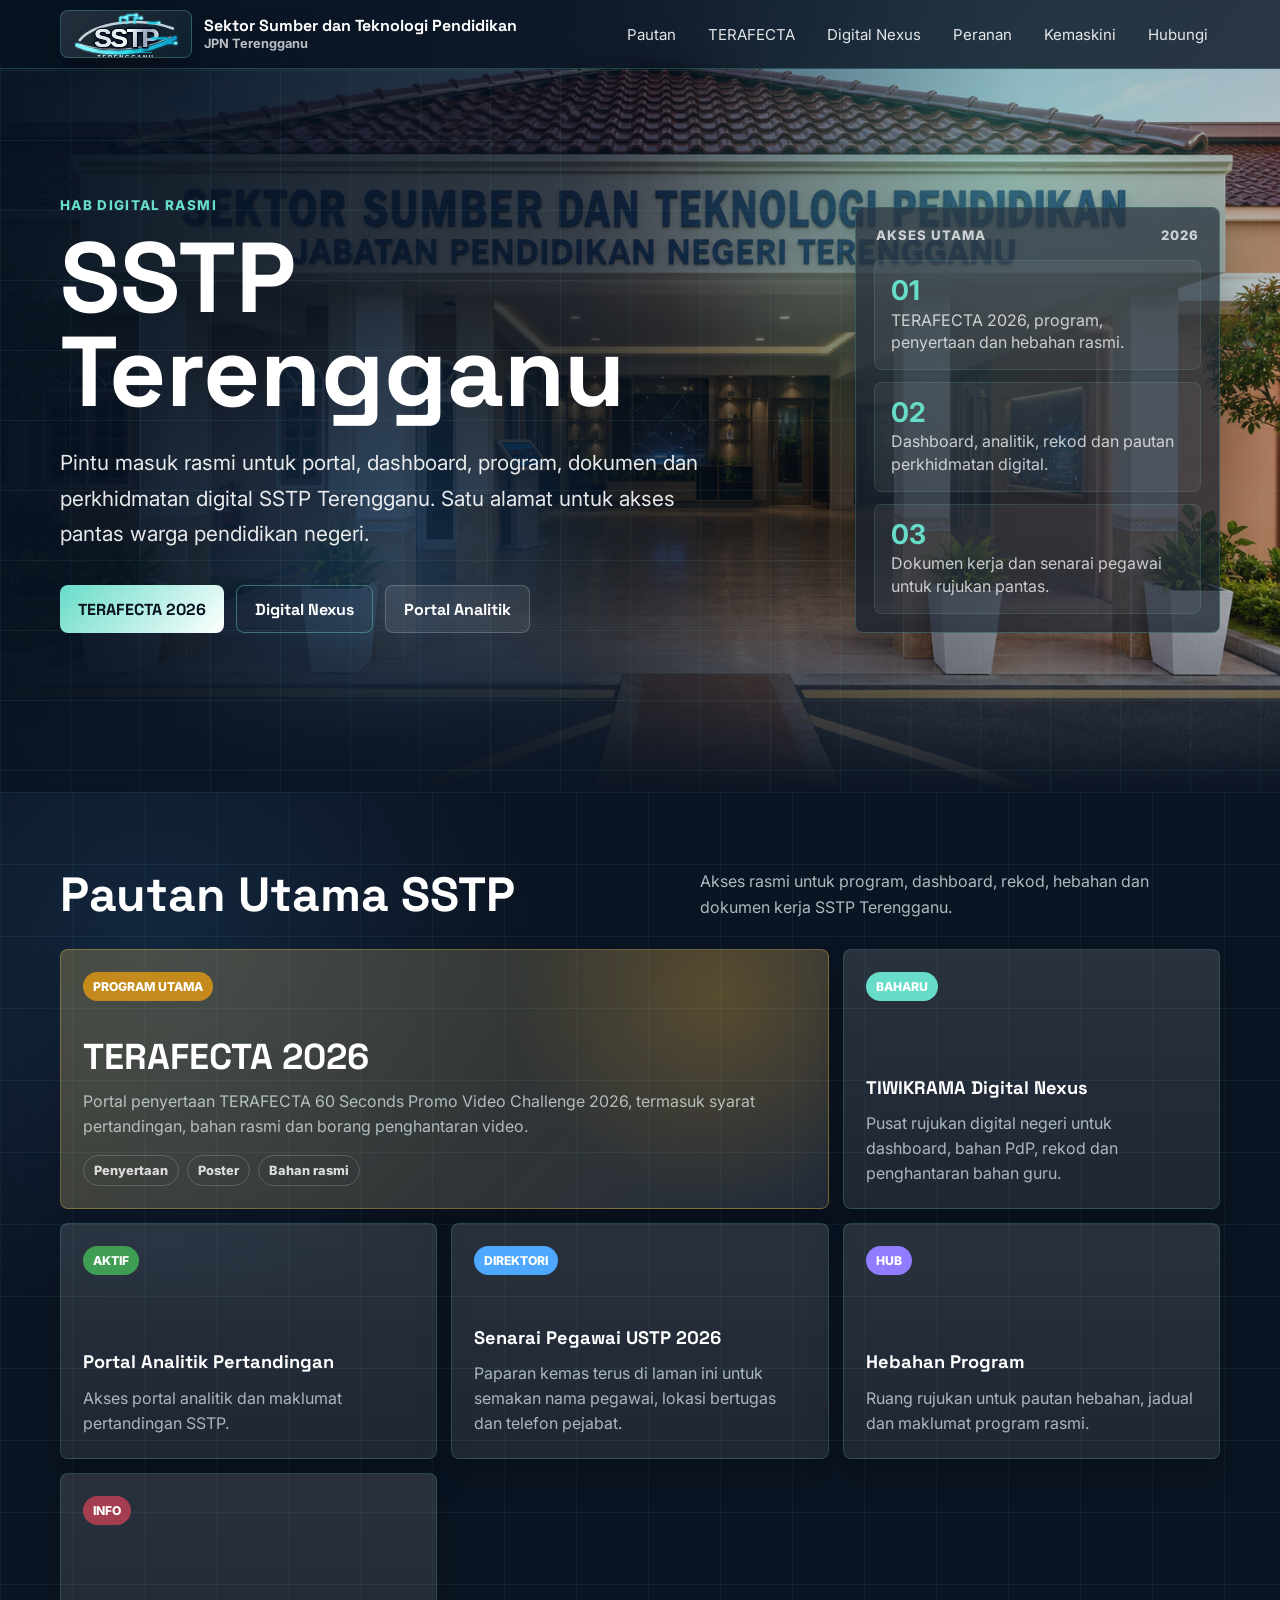
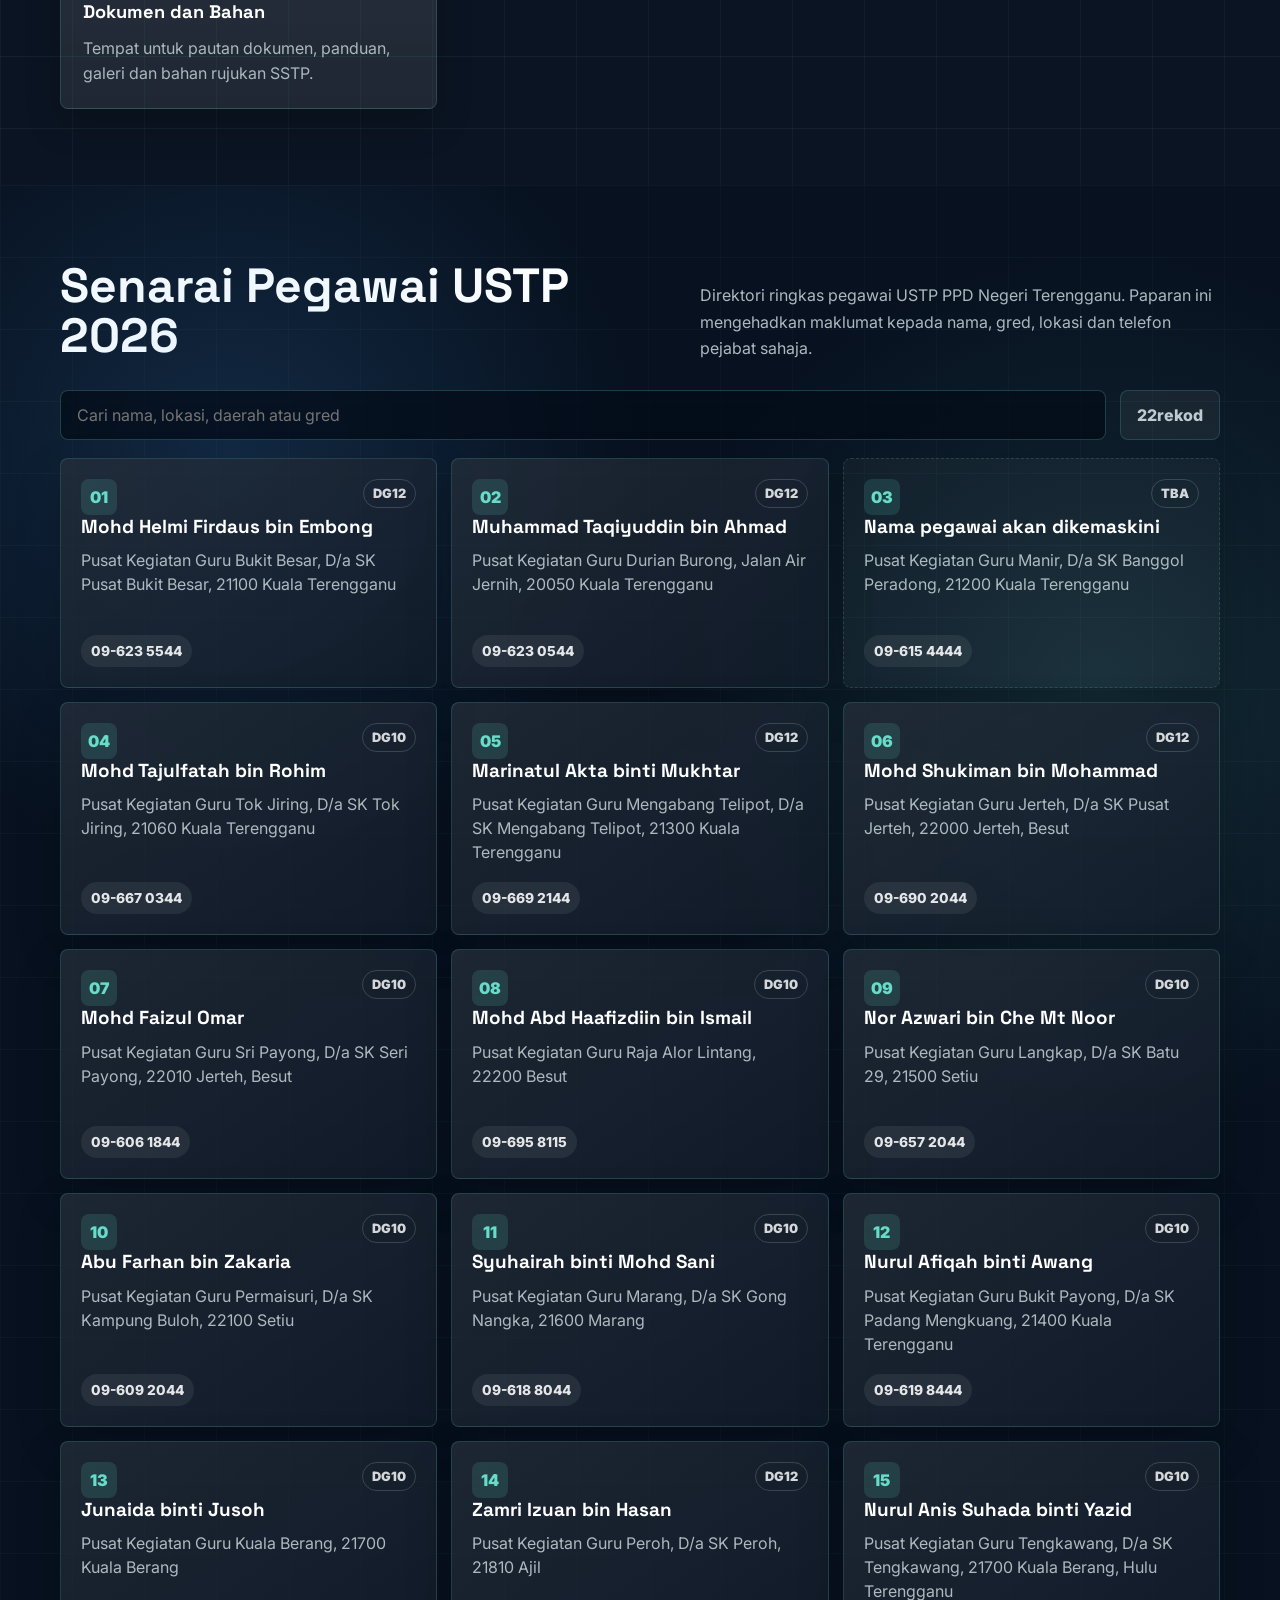
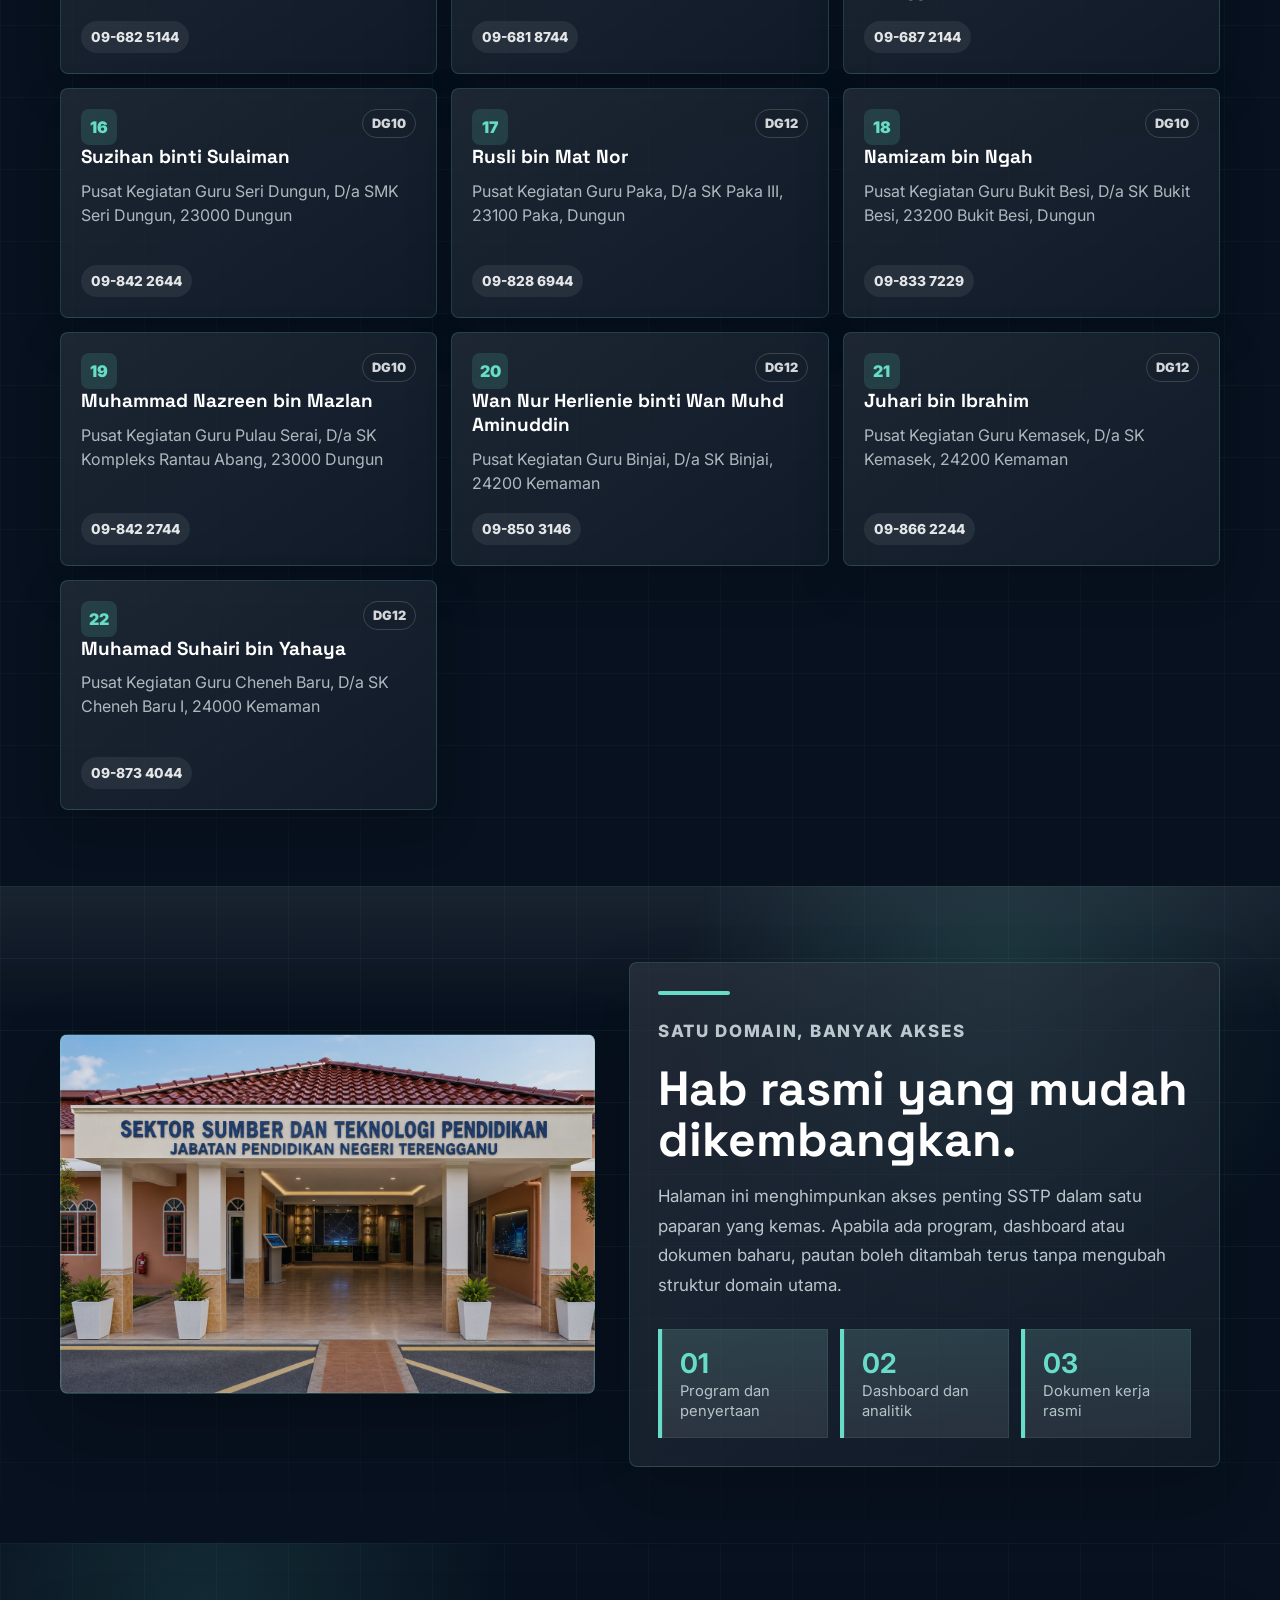
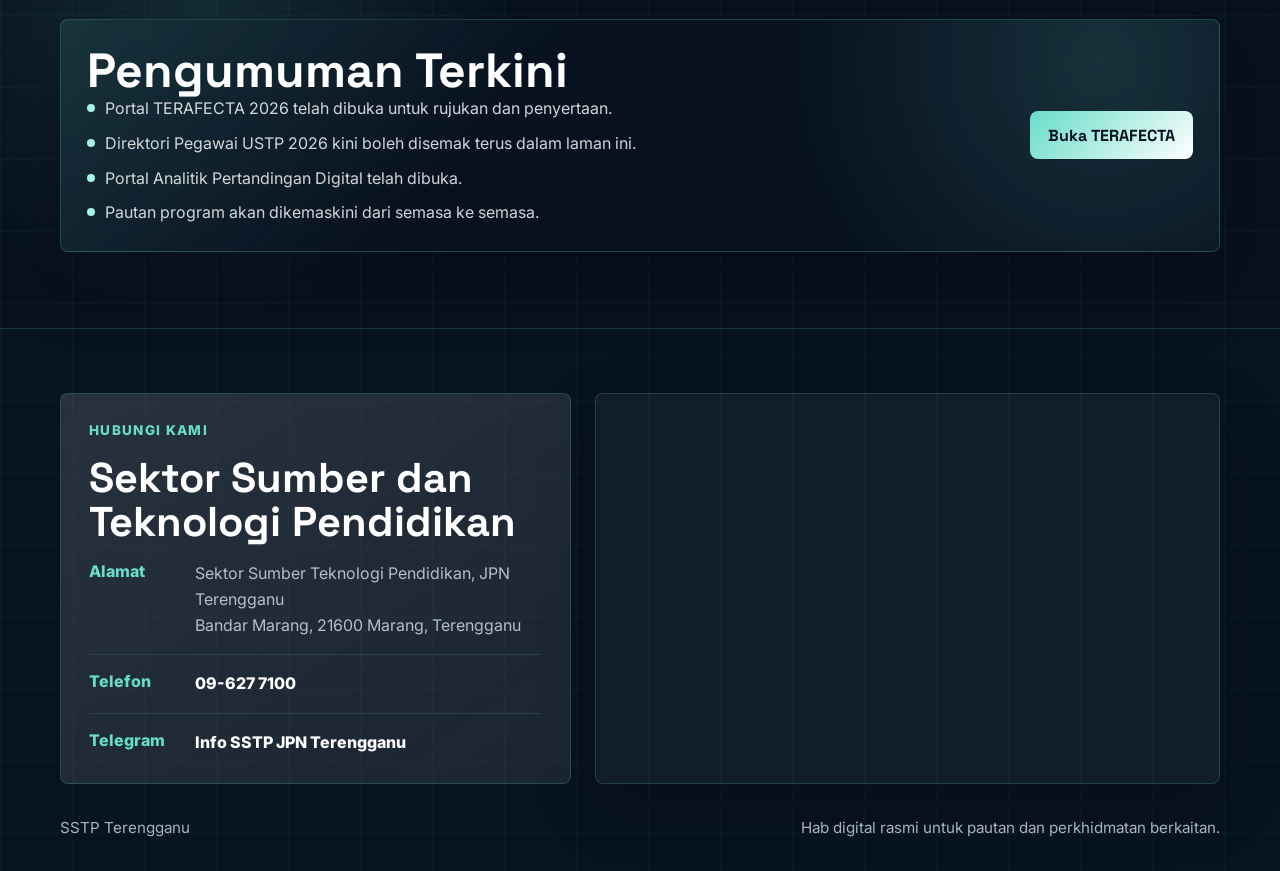
==== index.html @ 40afd8a4 "Embed USTP officer directory" ====
<!doctype html>
<html lang="ms">
  <head>
    <meta charset="utf-8">
    <meta name="viewport" content="width=device-width, initial-scale=1">
    <title>SSTP Terengganu</title>
    <meta name="description" content="Hab rasmi SSTP Terengganu untuk portal, hebahan, program dan pautan perkhidmatan digital.">
    <meta property="og:title" content="SSTP Terengganu">
    <meta property="og:description" content="Hab rasmi SSTP Terengganu untuk portal, hebahan, program dan pautan perkhidmatan digital.">
    <meta property="og:type" content="website">
    <meta property="og:image" content="assets/hero-sstp-terengganu.png">
    <link rel="preconnect" href="https://fonts.googleapis.com">
    <link rel="preconnect" href="https://fonts.gstatic.com" crossorigin>
    <link href="https://fonts.googleapis.com/css2?family=Inter:wght@400;500;600;700;800;900&family=Space+Grotesk:wght@500;600;700&display=swap" rel="stylesheet">
    <style>
      :root {
        color-scheme: dark;
        --ink: #eff9fb;
        --muted: rgba(236, 250, 252, 0.72);
        --line: rgba(103, 220, 200, 0.18);
        --paper: rgba(255, 255, 255, 0.065);
        --mist: #07111f;
        --navy: #07111f;
        --teal: #67dcc8;
        --green: #3f9d54;
        --gold: #c58a1c;
        --rose: #a33d4f;
        --blue: #4ea8ff;
        --violet: #8f7cff;
        --cyan: #67dcc8;
        --deep: #091321;
        font-family: Inter, ui-sans-serif, system-ui, -apple-system, BlinkMacSystemFont, "Segoe UI", sans-serif;
        background: #07111f;
        color: var(--ink);
      }

      * {
        box-sizing: border-box;
      }

      html {
        scroll-behavior: smooth;
      }

      body {
        margin: 0;
        min-width: 320px;
        background:
          radial-gradient(circle at 12% 10%, rgba(78, 168, 255, 0.18), transparent 28rem),
          radial-gradient(circle at 86% 4%, rgba(103, 220, 200, 0.16), transparent 30rem),
          linear-gradient(rgba(103, 220, 200, 0.045) 1px, transparent 1px),
          linear-gradient(90deg, rgba(103, 220, 200, 0.035) 1px, transparent 1px),
          #07111f;
        background-size: 72px 72px;
      }

      a {
        color: inherit;
        text-decoration: none;
      }

      .topbar {
        position: fixed;
        z-index: 20;
        top: 0;
        left: 0;
        right: 0;
        border-bottom: 1px solid rgba(103, 220, 200, 0.24);
        background: rgba(7, 17, 31, 0.78);
        color: #ffffff;
        backdrop-filter: blur(14px);
      }

      .nav {
        width: min(1160px, calc(100% - 32px));
        height: 68px;
        margin: 0 auto;
        display: flex;
        align-items: center;
        justify-content: space-between;
        gap: 20px;
      }

      .brand {
        display: inline-flex;
        align-items: center;
        gap: 12px;
        min-width: 0;
        font-weight: 800;
      }

      .mark {
        width: 132px;
        height: 48px;
        display: grid;
        place-items: center;
        border: 1px solid rgba(103, 220, 200, 0.28);
        border-radius: 8px;
        background: linear-gradient(135deg, rgba(255, 255, 255, 0.12), rgba(103, 220, 200, 0.06));
        overflow: hidden;
        box-shadow: 0 16px 34px rgba(0, 0, 0, 0.22);
      }

      .mark img {
        width: 124px;
        height: auto;
        display: block;
        object-fit: contain;
      }

      .brand-copy {
        display: grid;
        gap: 2px;
        min-width: 0;
      }

      .brand-copy strong {
        color: #ffffff;
        font-family: "Space Grotesk", Inter, sans-serif;
        font-size: 1rem;
        line-height: 1.12;
        white-space: nowrap;
      }

      .brand-copy small {
        color: rgba(255, 255, 255, 0.72);
        font-size: 0.8rem;
        line-height: 1.15;
        font-weight: 700;
      }

      .brand-copy strong,
      .brand-copy small {
        overflow: hidden;
        text-overflow: ellipsis;
      }

      .navlinks {
        display: flex;
        align-items: center;
        gap: 8px;
        color: rgba(255, 255, 255, 0.88);
        font-size: 0.94rem;
      }

      .navlinks a {
        padding: 10px 12px;
        border-radius: 8px;
      }

      .navlinks a:hover {
        background: rgba(103, 220, 200, 0.14);
      }

      .hero {
        position: relative;
        min-height: 88svh;
        display: grid;
        align-items: center;
        overflow: hidden;
        color: #ffffff;
        background: #07111f;
      }

      .hero::before {
        content: "";
        position: absolute;
        inset: 0;
        background:
          radial-gradient(circle at 78% 22%, rgba(103, 220, 200, 0.32), transparent 30%),
          radial-gradient(circle at 30% 70%, rgba(78, 168, 255, 0.18), transparent 26%),
          linear-gradient(90deg, rgba(6, 18, 33, 0.98) 0%, rgba(6, 18, 33, 0.78) 45%, rgba(6, 18, 33, 0.24) 80%),
          url("assets/hero-sstp-terengganu.png") center / cover no-repeat;
      }

      .hero::after {
        content: "";
        position: absolute;
        inset: 0;
        background:
          linear-gradient(rgba(103, 220, 200, 0.075) 1px, transparent 1px),
          linear-gradient(90deg, rgba(103, 220, 200, 0.065) 1px, transparent 1px),
          linear-gradient(180deg, transparent 78%, #0b1422 100%);
        background-size: 70px 70px, 70px 70px, 100% 100%;
      }

      .hero-inner {
        position: relative;
        z-index: 2;
        width: min(1160px, calc(100% - 32px));
        margin: 0 auto;
        display: grid;
        gap: 34px;
        grid-template-columns: minmax(0, 1fr) minmax(320px, 0.48fr);
        padding: 128px 0 90px;
      }

      .hero-copy {
        min-width: 0;
      }

      .eyebrow {
        margin: 0 0 18px;
        color: var(--cyan);
        font-size: 0.84rem;
        font-weight: 800;
        letter-spacing: 0.1em;
        text-transform: uppercase;
      }

      h1 {
        max-width: 760px;
        margin: 0;
        font-family: "Space Grotesk", Inter, sans-serif;
        font-weight: 700;
        font-size: clamp(3rem, 8vw, 6.2rem);
        line-height: 0.95;
        letter-spacing: 0;
      }

      .lead {
        max-width: 660px;
        margin: 26px 0 0;
        color: rgba(255, 255, 255, 0.9);
        font-size: clamp(1.06rem, 2.4vw, 1.3rem);
        line-height: 1.7;
      }

      .hero-panel {
        align-self: end;
        display: grid;
        gap: 12px;
        padding: 18px;
        border: 1px solid rgba(103, 220, 200, 0.22);
        border-radius: 8px;
        background:
          linear-gradient(180deg, rgba(255, 255, 255, 0.1), rgba(255, 255, 255, 0.04)),
          rgba(8, 18, 32, 0.72);
        box-shadow: 0 24px 60px rgba(0, 0, 0, 0.24);
      }

      .hero-panel-heading {
        display: flex;
        justify-content: space-between;
        gap: 12px;
        align-items: center;
        padding: 0 2px 4px;
        color: rgba(255, 255, 255, 0.72);
        font-weight: 800;
        font-size: 0.82rem;
        letter-spacing: 0.08em;
        text-transform: uppercase;
      }

      .hero-panel div {
        display: grid;
        gap: 4px;
        padding: 16px;
        border: 1px solid rgba(103, 220, 200, 0.14);
        border-radius: 8px;
        background: rgba(255, 255, 255, 0.055);
      }

      .hero-panel strong {
        color: var(--cyan);
        font-size: 1.7rem;
        line-height: 1;
      }

      .hero-panel span {
        color: rgba(255, 255, 255, 0.74);
        line-height: 1.4;
      }

      .hero-actions {
        display: flex;
        flex-wrap: wrap;
        gap: 12px;
        margin-top: 34px;
      }

      .button {
        display: inline-flex;
        align-items: center;
        justify-content: center;
        min-height: 48px;
        padding: 0 18px;
        border-radius: 8px;
        font-family: "Space Grotesk", Inter, sans-serif;
        font-weight: 800;
      }

      .button.primary {
        background: linear-gradient(135deg, #67dcc8, #ffffff);
        color: #07111f;
      }

      .button.secondary {
        border: 1px solid rgba(103, 220, 200, 0.42);
        color: #ffffff;
      }

      .button.tertiary {
        border: 1px solid rgba(255, 255, 255, 0.2);
        background: rgba(255, 255, 255, 0.07);
        color: #ffffff;
      }

      .mobile-quick {
        display: none;
      }

      .section {
        position: relative;
        padding: 76px 0;
        background:
          linear-gradient(rgba(103, 220, 200, 0.04) 1px, transparent 1px),
          linear-gradient(90deg, rgba(103, 220, 200, 0.032) 1px, transparent 1px),
          #07111f;
        background-size: 72px 72px;
        color: #ffffff;
      }

      .section.alt {
        position: relative;
        background:
          radial-gradient(circle at 78% 18%, rgba(103, 220, 200, 0.16), transparent 28%),
          linear-gradient(rgba(103, 220, 200, 0.06) 1px, transparent 1px),
          linear-gradient(90deg, rgba(103, 220, 200, 0.045) 1px, transparent 1px),
          #07111f;
        background-size: auto, 72px 72px, 72px 72px, auto;
        color: #ffffff;
      }

      .section.alt::before {
        content: "";
        position: absolute;
        inset: 0;
        background:
          linear-gradient(180deg, rgba(238, 245, 248, 0.08), transparent 20%),
          linear-gradient(180deg, transparent 72%, rgba(7, 17, 31, 0.9));
        pointer-events: none;
      }

      .section.digital-band {
        background:
          radial-gradient(circle at 12% 16%, rgba(78, 168, 255, 0.13), transparent 27%),
          linear-gradient(rgba(103, 220, 200, 0.07) 1px, transparent 1px),
          linear-gradient(90deg, rgba(103, 220, 200, 0.05) 1px, transparent 1px),
          #0b1422;
        background-size: auto, 72px 72px, 72px 72px, auto;
        color: #ffffff;
      }

      .digital-band .section-note {
        color: rgba(236, 250, 252, 0.72);
      }

      .wrap {
        width: min(1160px, calc(100% - 32px));
        margin: 0 auto;
      }

      .section-head {
        display: flex;
        align-items: end;
        justify-content: space-between;
        gap: 24px;
        margin-bottom: 28px;
      }

      .section h2 {
        margin: 0;
        color: #ffffff;
        font-family: "Space Grotesk", Inter, sans-serif;
        font-weight: 700;
        font-size: clamp(1.9rem, 4vw, 3rem);
        line-height: 1.05;
        letter-spacing: 0;
      }

      .section-note {
        max-width: 520px;
        margin: 0;
        color: var(--muted);
        line-height: 1.65;
      }

      .link-grid {
        display: grid;
        grid-template-columns: repeat(3, minmax(0, 1fr));
        gap: 14px;
      }

      .link-card {
        min-height: 236px;
        display: flex;
        flex-direction: column;
        justify-content: space-between;
        padding: 22px;
        border: 1px solid rgba(103, 220, 200, 0.18);
        border-radius: 8px;
        background:
          linear-gradient(180deg, rgba(255, 255, 255, 0.09), rgba(255, 255, 255, 0.04)),
          rgba(255, 255, 255, 0.045);
        box-shadow: 0 16px 36px rgba(0, 0, 0, 0.18);
        transition: transform .18s ease, border-color .18s ease, background .18s ease;
      }

      .link-card:hover {
        transform: translateY(-2px);
        border-color: rgba(103, 220, 200, 0.5);
      }

      .link-card strong {
        display: block;
        margin-top: 16px;
        font-family: "Space Grotesk", Inter, sans-serif;
        font-size: 1.14rem;
        line-height: 1.25;
      }

      .link-card p {
        margin: 12px 0 0;
        color: rgba(236, 250, 252, 0.68);
        line-height: 1.55;
      }

      .link-card.featured {
        grid-column: span 2;
        min-height: 260px;
        background:
          radial-gradient(circle at 86% 18%, rgba(197, 138, 28, 0.28), transparent 30%),
          linear-gradient(135deg, rgba(247, 201, 72, 0.2), rgba(255, 255, 255, 0.05)),
          rgba(255, 255, 255, 0.055);
        border-color: rgba(247, 201, 72, 0.32);
      }

      .link-card.featured strong {
        font-size: clamp(1.5rem, 3vw, 2.25rem);
        line-height: 1.05;
      }

      .card-meta {
        display: inline-flex;
        gap: 8px;
        flex-wrap: wrap;
        margin-top: 16px;
      }

      .mini-tag {
        border: 1px solid rgba(255, 255, 255, 0.18);
        border-radius: 999px;
        padding: 7px 10px;
        color: rgba(255, 255, 255, 0.82);
        font-size: 0.8rem;
        font-weight: 800;
      }

      .chip {
        width: fit-content;
        padding: 7px 10px;
        border-radius: 999px;
        color: #ffffff;
        font-size: 0.76rem;
        font-weight: 800;
        text-transform: uppercase;
      }

      .chip.teal {
        background: var(--teal);
      }

      .chip.green {
        background: var(--green);
      }

      .chip.gold {
        background: var(--gold);
      }

      .chip.rose {
        background: var(--rose);
      }

      .chip.blue {
        background: var(--blue);
      }

      .chip.violet {
        background: var(--violet);
      }

      .directory-section {
        position: relative;
        overflow: hidden;
      }

      .directory-section::before {
        content: "";
        position: absolute;
        inset: 0;
        background:
          radial-gradient(circle at 18% 12%, rgba(78, 168, 255, 0.16), transparent 26rem),
          radial-gradient(circle at 86% 22%, rgba(103, 220, 200, 0.13), transparent 28rem);
        pointer-events: none;
      }

      .directory-toolbar {
        position: relative;
        z-index: 1;
        display: grid;
        grid-template-columns: minmax(0, 1fr) auto;
        gap: 14px;
        align-items: center;
        margin-bottom: 18px;
      }

      .directory-search {
        min-height: 50px;
        width: 100%;
        border: 1px solid rgba(103, 220, 200, 0.24);
        border-radius: 8px;
        padding: 0 16px;
        background: rgba(4, 12, 24, 0.72);
        color: #ffffff;
        font: inherit;
        outline: none;
      }

      .directory-search:focus {
        border-color: rgba(103, 220, 200, 0.72);
        box-shadow: 0 0 0 4px rgba(103, 220, 200, 0.1);
      }

      .directory-count {
        min-height: 50px;
        display: inline-flex;
        align-items: center;
        border: 1px solid rgba(103, 220, 200, 0.18);
        border-radius: 8px;
        padding: 0 16px;
        color: rgba(236, 250, 252, 0.78);
        background: rgba(255, 255, 255, 0.055);
        white-space: nowrap;
        font-weight: 800;
      }

      .directory-grid {
        position: relative;
        z-index: 1;
        display: grid;
        grid-template-columns: repeat(3, minmax(0, 1fr));
        gap: 14px;
      }

      .officer-card {
        min-height: 230px;
        display: grid;
        align-content: space-between;
        gap: 18px;
        border: 1px solid rgba(103, 220, 200, 0.18);
        border-radius: 8px;
        padding: 20px;
        background:
          linear-gradient(145deg, rgba(255, 255, 255, 0.09), rgba(255, 255, 255, 0.035)),
          rgba(8, 18, 32, 0.72);
        box-shadow: 0 18px 46px rgba(0, 0, 0, 0.18);
      }

      .officer-card.is-placeholder {
        border-style: dashed;
        background: rgba(255, 255, 255, 0.035);
      }

      .officer-top {
        display: flex;
        justify-content: space-between;
        gap: 12px;
        align-items: flex-start;
      }

      .officer-no {
        width: 36px;
        height: 36px;
        display: grid;
        place-items: center;
        border-radius: 8px;
        background: rgba(103, 220, 200, 0.14);
        color: var(--cyan);
        font-weight: 900;
        flex: 0 0 auto;
      }

      .officer-grade {
        border: 1px solid rgba(255, 255, 255, 0.16);
        border-radius: 999px;
        padding: 6px 9px;
        color: rgba(255, 255, 255, 0.82);
        font-weight: 900;
        font-size: 0.8rem;
      }

      .officer-card h3 {
        margin: 0;
        font-family: "Space Grotesk", Inter, sans-serif;
        font-size: 1.18rem;
        line-height: 1.25;
      }

      .officer-card p {
        margin: 10px 0 0;
        color: rgba(236, 250, 252, 0.7);
        line-height: 1.5;
      }

      .officer-contact {
        display: flex;
        gap: 8px;
        flex-wrap: wrap;
      }

      .officer-contact span,
      .officer-contact a {
        border-radius: 999px;
        padding: 8px 10px;
        background: rgba(255, 255, 255, 0.07);
        color: rgba(255, 255, 255, 0.88);
        font-size: 0.86rem;
        font-weight: 800;
      }

      .empty-state {
        display: none;
        position: relative;
        z-index: 1;
        margin-top: 14px;
        border: 1px dashed rgba(103, 220, 200, 0.3);
        border-radius: 8px;
        padding: 18px;
        color: rgba(236, 250, 252, 0.76);
        background: rgba(255, 255, 255, 0.04);
      }

      .feature {
        position: relative;
        z-index: 1;
        display: grid;
        grid-template-columns: 0.95fr 1.05fr;
        gap: 34px;
        align-items: center;
      }

      .feature-media {
        min-height: 360px;
        border-radius: 8px;
        border: 1px solid rgba(103, 220, 200, 0.26);
        background:
          linear-gradient(180deg, rgba(7, 17, 31, 0.04), rgba(7, 17, 31, 0.28)),
          url("assets/hero-sstp-terengganu.png") center / cover no-repeat;
        box-shadow:
          0 26px 70px rgba(0, 0, 0, 0.28),
          0 0 0 1px rgba(255, 255, 255, 0.05) inset;
        overflow: hidden;
      }

      .feature-copy {
        padding: 28px;
        border: 1px solid rgba(103, 220, 200, 0.18);
        border-radius: 8px;
        background:
          linear-gradient(145deg, rgba(255, 255, 255, 0.1), rgba(255, 255, 255, 0.035)),
          rgba(8, 18, 32, 0.58);
        box-shadow: 0 24px 60px rgba(0, 0, 0, 0.22);
      }

      .feature-copy p {
        color: rgba(236, 250, 252, 0.76);
        font-size: 1.06rem;
        line-height: 1.75;
      }

      .feature-copy {
        position: relative;
      }

      .feature-copy::before {
        content: "";
        display: block;
        width: 72px;
        height: 4px;
        margin-bottom: 22px;
        border-radius: 999px;
        background: var(--cyan);
      }

      .stats {
        display: grid;
        grid-template-columns: repeat(3, minmax(0, 1fr));
        gap: 12px;
        margin-top: 28px;
      }

      .stat {
        padding: 18px;
        border-left: 4px solid var(--cyan);
        background:
          linear-gradient(180deg, rgba(103, 220, 200, 0.12), rgba(255, 255, 255, 0.04)),
          rgba(255, 255, 255, 0.055);
        box-shadow: 0 0 0 1px rgba(103, 220, 200, 0.1) inset;
      }

      .stat b {
        display: block;
        font-size: 1.7rem;
        color: var(--cyan);
      }

      .stat span {
        color: rgba(236, 250, 252, 0.72);
        font-size: 0.92rem;
      }

      #kemaskini {
        background:
          radial-gradient(circle at 16% 16%, rgba(103, 220, 200, 0.13), transparent 28%),
          linear-gradient(rgba(103, 220, 200, 0.045) 1px, transparent 1px),
          linear-gradient(90deg, rgba(103, 220, 200, 0.038) 1px, transparent 1px),
          #07111f;
        background-size: auto, 72px 72px, 72px 72px, auto;
      }

      .notice {
        display: grid;
        grid-template-columns: 1fr auto;
        gap: 20px;
        align-items: center;
        padding: 26px;
        border-radius: 8px;
        border: 1px solid rgba(103, 220, 200, 0.22);
        background:
          radial-gradient(circle at 90% 18%, rgba(103, 220, 200, 0.16), transparent 30%),
          linear-gradient(135deg, rgba(103, 220, 200, 0.16), transparent 38%),
          rgba(8, 18, 32, 0.88);
        color: #ffffff;
        box-shadow: 0 26px 70px rgba(0, 0, 0, 0.28);
      }

      .notice h2 {
        color: #ffffff;
      }

      .notice p {
        max-width: 720px;
        margin: 12px 0 0;
        color: rgba(255, 255, 255, 0.78);
        line-height: 1.65;
      }

      .announcement-list {
        display: grid;
        gap: 10px;
        margin: 0;
        padding: 0;
        list-style: none;
      }

      .announcement-list li {
        display: flex;
        gap: 10px;
        align-items: flex-start;
        color: rgba(255, 255, 255, 0.82);
        line-height: 1.55;
      }

      .announcement-list li::before {
        content: "";
        width: 8px;
        height: 8px;
        margin-top: 8px;
        border-radius: 50%;
        background: #a8f1e6;
        flex: 0 0 auto;
      }

      footer {
        padding: 64px 0 34px;
        border-top: 1px solid rgba(103, 220, 200, 0.18);
        background:
          linear-gradient(rgba(103, 220, 200, 0.04) 1px, transparent 1px),
          linear-gradient(90deg, rgba(103, 220, 200, 0.035) 1px, transparent 1px),
          #081321;
        background-size: 72px 72px;
        color: rgba(236, 250, 252, 0.7);
      }

      .contact-grid {
        display: grid;
        grid-template-columns: 0.9fr 1.1fr;
        gap: 24px;
        align-items: stretch;
        margin-bottom: 34px;
      }

      .contact-card {
        padding: 28px;
        border: 1px solid rgba(103, 220, 200, 0.18);
        border-radius: 8px;
        background:
          linear-gradient(145deg, rgba(255, 255, 255, 0.09), rgba(255, 255, 255, 0.035)),
          rgba(255, 255, 255, 0.045);
      }

      .contact-card h2 {
        margin: 0 0 18px;
        color: #ffffff;
        font-family: "Space Grotesk", Inter, sans-serif;
        font-weight: 700;
        font-size: clamp(1.8rem, 4vw, 2.6rem);
        line-height: 1.05;
      }

      .contact-list {
        display: grid;
        gap: 16px;
        margin: 0;
      }

      .contact-item {
        display: grid;
        grid-template-columns: 90px 1fr;
        gap: 16px;
        align-items: start;
        padding-top: 16px;
        border-top: 1px solid rgba(103, 220, 200, 0.14);
      }

      .contact-item:first-child {
        border-top: 0;
        padding-top: 0;
      }

      .contact-item dt {
        color: var(--cyan);
        font-weight: 800;
      }

      .contact-item dd {
        margin: 0;
        color: rgba(236, 250, 252, 0.72);
        line-height: 1.6;
      }

      .contact-item a {
        color: #ffffff;
        font-weight: 800;
      }

      .map-card {
        min-height: 360px;
        overflow: hidden;
        border: 1px solid rgba(103, 220, 200, 0.18);
        border-radius: 8px;
        background: rgba(255, 255, 255, 0.045);
        box-shadow: 0 22px 60px rgba(0, 0, 0, 0.22);
      }

      .map-card iframe {
        width: 100%;
        height: 100%;
        min-height: 360px;
        border: 0;
        display: block;
      }

      .foot {
        display: flex;
        justify-content: space-between;
        gap: 18px;
        flex-wrap: wrap;
        font-size: 0.95rem;
      }

      @media (max-width: 920px) {
        .navlinks {
          display: none;
        }

        .hero {
          min-height: 82svh;
        }

        .hero::before {
          background:
            linear-gradient(90deg, rgba(8, 31, 54, 0.92) 0%, rgba(8, 31, 54, 0.72) 56%, rgba(8, 31, 54, 0.25) 100%),
            url("assets/hero-sstp-terengganu.png") center / cover no-repeat;
        }

        .hero-inner,
        .section-head,
        .notice,
          .feature,
          .contact-grid {
          grid-template-columns: 1fr;
          display: grid;
        }

        .link-grid {
          grid-template-columns: repeat(2, minmax(0, 1fr));
        }

        .link-card.featured {
          grid-column: span 2;
        }

        .directory-grid {
          grid-template-columns: repeat(2, minmax(0, 1fr));
        }

        .hero-panel {
          align-self: start;
          max-width: 520px;
        }
      }

      @media (max-width: 620px) {
        .nav {
          width: min(100% - 24px, 1160px);
          height: 62px;
        }

        .mark {
          width: 38px;
          height: 38px;
        }

        .brand-copy strong {
          max-width: min(58vw, 260px);
          font-size: 0.86rem;
          white-space: normal;
        }

        .brand-copy small {
          display: none;
        }

        .mark {
          width: 112px;
          height: 44px;
        }

        .mark img {
          width: 106px;
        }

        .hero-inner,
        .wrap {
          width: min(100% - 24px, 1160px);
        }

        .hero-inner {
          padding-top: 110px;
        }

        .section {
          padding: 54px 0;
        }

        .link-grid,
        .stats,
        .directory-grid,
        .directory-toolbar,
        .hero-panel {
          grid-template-columns: 1fr;
        }

        .link-card.featured {
          grid-column: auto;
        }

        .button {
          width: 100%;
        }

        .mobile-quick {
          position: sticky;
          z-index: 12;
          top: 62px;
          display: grid;
          grid-template-columns: 1fr 1fr;
          gap: 10px;
          padding: 12px;
          border-bottom: 1px solid rgba(103, 220, 200, 0.18);
          background: rgba(7, 17, 31, 0.92);
          backdrop-filter: blur(12px);
        }

        .mobile-quick .button {
          min-height: 46px;
          border-radius: 8px;
          font-size: 0.92rem;
        }

        .mobile-quick .button.primary {
          background: linear-gradient(135deg, #67dcc8, #ffffff);
          color: #07111f;
        }

        .mobile-quick .button.secondary {
          border-color: rgba(103, 220, 200, 0.3);
          background: rgba(255, 255, 255, 0.07);
          color: #ffffff;
        }

        .feature-media {
          min-height: 260px;
        }

        .contact-card {
          padding: 22px;
        }

        .contact-item {
          grid-template-columns: 1fr;
          gap: 4px;
        }
      }
    </style>
  </head>
  <body>
    <header class="topbar">
      <nav class="nav" aria-label="Navigasi utama">
        <a class="brand" href="#utama" aria-label="Sektor Sumber dan Teknologi Pendidikan JPN Terengganu">
          <span class="mark" aria-hidden="true"><img src="assets/logo-sstp-terengganu.svg" alt=""></span>
          <span class="brand-copy"><strong>Sektor Sumber dan Teknologi Pendidikan</strong><small>JPN Terengganu</small></span>
        </a>
        <div class="navlinks">
          <a href="#pautan">Pautan</a>
          <a href="https://terafecta-2026.sstp-terengganu.net" target="_blank" rel="noreferrer">TERAFECTA</a>
          <a href="https://digitalnexus.sstp-terengganu.net" target="_blank" rel="noreferrer">Digital Nexus</a>
          <a href="#peranan">Peranan</a>
          <a href="#kemaskini">Kemaskini</a>
          <a href="#hubungi">Hubungi</a>
        </div>
      </nav>
    </header>

    <main id="utama">
      <section class="hero" aria-label="SSTP Terengganu">
        <div class="hero-inner">
          <div class="hero-copy">
            <p class="eyebrow">Hab Digital Rasmi</p>
            <h1>SSTP Terengganu</h1>
            <p class="lead">Pintu masuk rasmi untuk portal, dashboard, program, dokumen dan perkhidmatan digital SSTP Terengganu. Satu alamat untuk akses pantas warga pendidikan negeri.</p>
            <div class="hero-actions">
              <a class="button primary" href="https://terafecta-2026.sstp-terengganu.net" target="_blank" rel="noreferrer">TERAFECTA 2026</a>
              <a class="button secondary" href="https://digitalnexus.sstp-terengganu.net" target="_blank" rel="noreferrer">Digital Nexus</a>
              <a class="button tertiary" href="https://portal.sstp-terengganu.net" target="_blank" rel="noreferrer">Portal Analitik</a>
            </div>
          </div>
          <div class="hero-panel" aria-label="Ringkasan akses digital SSTP">
            <span class="hero-panel-heading">Akses utama <span>2026</span></span>
            <div>
              <strong>01</strong>
              <span>TERAFECTA 2026, program, penyertaan dan hebahan rasmi.</span>
            </div>
            <div>
              <strong>02</strong>
              <span>Dashboard, analitik, rekod dan pautan perkhidmatan digital.</span>
            </div>
            <div>
              <strong>03</strong>
              <span>Dokumen kerja dan senarai pegawai untuk rujukan pantas.</span>
            </div>
          </div>
        </div>
      </section>

      <div class="mobile-quick" aria-label="Akses pantas mobile">
        <a class="button primary" href="https://terafecta-2026.sstp-terengganu.net" target="_blank" rel="noreferrer">TERAFECTA</a>
        <a class="button secondary" href="#pautan">Semua Pautan</a>
      </div>

      <section class="section digital-band" id="pautan">
        <div class="wrap">
          <div class="section-head">
            <h2>Pautan Utama SSTP</h2>
            <p class="section-note">Akses rasmi untuk program, dashboard, rekod, hebahan dan dokumen kerja SSTP Terengganu.</p>
          </div>

          <div class="link-grid">
            <a class="link-card featured" href="https://terafecta-2026.sstp-terengganu.net" target="_blank" rel="noreferrer">
              <span class="chip gold">Program Utama</span>
              <div>
                <strong>TERAFECTA 2026</strong>
                <p>Portal penyertaan TERAFECTA 60 Seconds Promo Video Challenge 2026, termasuk syarat pertandingan, bahan rasmi dan borang penghantaran video.</p>
                <span class="card-meta">
                  <span class="mini-tag">Penyertaan</span>
                  <span class="mini-tag">Poster</span>
                  <span class="mini-tag">Bahan rasmi</span>
                </span>
              </div>
            </a>

            <a class="link-card" href="https://digitalnexus.sstp-terengganu.net" target="_blank" rel="noreferrer">
              <span class="chip teal">Baharu</span>
              <div>
                <strong>TIWIKRAMA Digital Nexus</strong>
                <p>Pusat rujukan digital negeri untuk dashboard, bahan PdP, rekod dan penghantaran bahan guru.</p>
              </div>
            </a>

            <a class="link-card" href="https://portal.sstp-terengganu.net" target="_blank" rel="noreferrer">
              <span class="chip green">Aktif</span>
              <div>
                <strong>Portal Analitik Pertandingan</strong>
                <p>Akses portal analitik dan maklumat pertandingan SSTP.</p>
              </div>
            </a>

            <a class="link-card" href="#pegawai">
              <span class="chip blue">Direktori</span>
              <div>
                <strong>Senarai Pegawai USTP 2026</strong>
                <p>Paparan kemas terus di laman ini untuk semakan nama pegawai, lokasi bertugas dan telefon pejabat.</p>
              </div>
            </a>

            <a class="link-card" href="#kemaskini">
              <span class="chip violet">Hub</span>
              <div>
                <strong>Hebahan Program</strong>
                <p>Ruang rujukan untuk pautan hebahan, jadual dan maklumat program rasmi.</p>
              </div>
            </a>

            <a class="link-card" href="#kemaskini">
              <span class="chip rose">Info</span>
              <div>
                <strong>Dokumen dan Bahan</strong>
                <p>Tempat untuk pautan dokumen, panduan, galeri dan bahan rujukan SSTP.</p>
              </div>
            </a>
          </div>
        </div>
      </section>

      <section class="section directory-section" id="pegawai">
        <div class="wrap">
          <div class="section-head">
            <h2>Senarai Pegawai USTP 2026</h2>
            <p class="section-note">Direktori ringkas pegawai USTP PPD Negeri Terengganu. Paparan ini mengehadkan maklumat kepada nama, gred, lokasi dan telefon pejabat sahaja.</p>
          </div>

          <div class="directory-toolbar">
            <input class="directory-search" id="officerSearch" type="search" placeholder="Cari nama, lokasi, daerah atau gred" aria-label="Cari pegawai USTP">
            <div class="directory-count"><span id="officerCount">22</span> rekod</div>
          </div>

          <div class="directory-grid" id="officerGrid">
            <article class="officer-card" data-search="mohd helmi firdaus bin embong dg12 pusat kegiatan guru bukit besar kuala terengganu">
              <div>
                <div class="officer-top"><span class="officer-no">01</span><span class="officer-grade">DG12</span></div>
                <h3>Mohd Helmi Firdaus bin Embong</h3>
                <p>Pusat Kegiatan Guru Bukit Besar, D/a SK Pusat Bukit Besar, 21100 Kuala Terengganu</p>
              </div>
              <div class="officer-contact"><a href="tel:+6096235544">09-623 5544</a></div>
            </article>

            <article class="officer-card" data-search="muhammad taqiyuddin bin ahmad dg12 pusat kegiatan guru durian burong kuala terengganu">
              <div>
                <div class="officer-top"><span class="officer-no">02</span><span class="officer-grade">DG12</span></div>
                <h3>Muhammad Taqiyuddin bin Ahmad</h3>
                <p>Pusat Kegiatan Guru Durian Burong, Jalan Air Jernih, 20050 Kuala Terengganu</p>
              </div>
              <div class="officer-contact"><a href="tel:+6096230544">09-623 0544</a></div>
            </article>

            <article class="officer-card is-placeholder" data-search="pusat kegiatan guru manir banggol peradong kuala terengganu">
              <div>
                <div class="officer-top"><span class="officer-no">03</span><span class="officer-grade">TBA</span></div>
                <h3>Nama pegawai akan dikemaskini</h3>
                <p>Pusat Kegiatan Guru Manir, D/a SK Banggol Peradong, 21200 Kuala Terengganu</p>
              </div>
              <div class="officer-contact"><a href="tel:+6096154444">09-615 4444</a></div>
            </article>

            <article class="officer-card" data-search="mohd tajulfatah bin rohim dg10 pusat kegiatan guru tok jiring kuala terengganu">
              <div>
                <div class="officer-top"><span class="officer-no">04</span><span class="officer-grade">DG10</span></div>
                <h3>Mohd Tajulfatah bin Rohim</h3>
                <p>Pusat Kegiatan Guru Tok Jiring, D/a SK Tok Jiring, 21060 Kuala Terengganu</p>
              </div>
              <div class="officer-contact"><a href="tel:+6096670344">09-667 0344</a></div>
            </article>

            <article class="officer-card" data-search="marinatul akta binti mukhtar dg12 pusat kegiatan guru mengabang telipot kuala terengganu">
              <div>
                <div class="officer-top"><span class="officer-no">05</span><span class="officer-grade">DG12</span></div>
                <h3>Marinatul Akta binti Mukhtar</h3>
                <p>Pusat Kegiatan Guru Mengabang Telipot, D/a SK Mengabang Telipot, 21300 Kuala Terengganu</p>
              </div>
              <div class="officer-contact"><a href="tel:+6096692144">09-669 2144</a></div>
            </article>

            <article class="officer-card" data-search="mohd shukiman bin mohammad dg12 pusat kegiatan guru jerteh besut">
              <div>
                <div class="officer-top"><span class="officer-no">06</span><span class="officer-grade">DG12</span></div>
                <h3>Mohd Shukiman bin Mohammad</h3>
                <p>Pusat Kegiatan Guru Jerteh, D/a SK Pusat Jerteh, 22000 Jerteh, Besut</p>
              </div>
              <div class="officer-contact"><a href="tel:+6096902044">09-690 2044</a></div>
            </article>

            <article class="officer-card" data-search="mohd faizul omar dg10 pusat kegiatan guru sri payong besut">
              <div>
                <div class="officer-top"><span class="officer-no">07</span><span class="officer-grade">DG10</span></div>
                <h3>Mohd Faizul Omar</h3>
                <p>Pusat Kegiatan Guru Sri Payong, D/a SK Seri Payong, 22010 Jerteh, Besut</p>
              </div>
              <div class="officer-contact"><a href="tel:+6096061844">09-606 1844</a></div>
            </article>

            <article class="officer-card" data-search="mohd abd haafizdiin bin ismail dg10 pusat kegiatan guru raja alor lintang besut">
              <div>
                <div class="officer-top"><span class="officer-no">08</span><span class="officer-grade">DG10</span></div>
                <h3>Mohd Abd Haafizdiin bin Ismail</h3>
                <p>Pusat Kegiatan Guru Raja Alor Lintang, 22200 Besut</p>
              </div>
              <div class="officer-contact"><a href="tel:+6096958115">09-695 8115</a></div>
            </article>

            <article class="officer-card" data-search="nor azwari bin che mt noor dg10 pusat kegiatan guru langkap setiu">
              <div>
                <div class="officer-top"><span class="officer-no">09</span><span class="officer-grade">DG10</span></div>
                <h3>Nor Azwari bin Che Mt Noor</h3>
                <p>Pusat Kegiatan Guru Langkap, D/a SK Batu 29, 21500 Setiu</p>
              </div>
              <div class="officer-contact"><a href="tel:+6096572044">09-657 2044</a></div>
            </article>

            <article class="officer-card" data-search="abu farhan bin zakaria dg10 pusat kegiatan guru permaisuri setiu">
              <div>
                <div class="officer-top"><span class="officer-no">10</span><span class="officer-grade">DG10</span></div>
                <h3>Abu Farhan bin Zakaria</h3>
                <p>Pusat Kegiatan Guru Permaisuri, D/a SK Kampung Buloh, 22100 Setiu</p>
              </div>
              <div class="officer-contact"><a href="tel:+6096092044">09-609 2044</a></div>
            </article>

            <article class="officer-card" data-search="syuhairah binti mohd sani dg10 pusat kegiatan guru marang">
              <div>
                <div class="officer-top"><span class="officer-no">11</span><span class="officer-grade">DG10</span></div>
                <h3>Syuhairah binti Mohd Sani</h3>
                <p>Pusat Kegiatan Guru Marang, D/a SK Gong Nangka, 21600 Marang</p>
              </div>
              <div class="officer-contact"><a href="tel:+6096188044">09-618 8044</a></div>
            </article>

            <article class="officer-card" data-search="nurul afiqah binti awang dg10 pusat kegiatan guru bukit payong kuala terengganu">
              <div>
                <div class="officer-top"><span class="officer-no">12</span><span class="officer-grade">DG10</span></div>
                <h3>Nurul Afiqah binti Awang</h3>
                <p>Pusat Kegiatan Guru Bukit Payong, D/a SK Padang Mengkuang, 21400 Kuala Terengganu</p>
              </div>
              <div class="officer-contact"><a href="tel:+6096198444">09-619 8444</a></div>
            </article>

            <article class="officer-card" data-search="junaida binti jusoh dg10 pusat kegiatan guru kuala berang hulu terengganu">
              <div>
                <div class="officer-top"><span class="officer-no">13</span><span class="officer-grade">DG10</span></div>
                <h3>Junaida binti Jusoh</h3>
                <p>Pusat Kegiatan Guru Kuala Berang, 21700 Kuala Berang</p>
              </div>
              <div class="officer-contact"><a href="tel:+6096825144">09-682 5144</a></div>
            </article>

            <article class="officer-card" data-search="zamri izuan bin hasan dg12 pusat kegiatan guru peroh hulu terengganu ajil">
              <div>
                <div class="officer-top"><span class="officer-no">14</span><span class="officer-grade">DG12</span></div>
                <h3>Zamri Izuan bin Hasan</h3>
                <p>Pusat Kegiatan Guru Peroh, D/a SK Peroh, 21810 Ajil</p>
              </div>
              <div class="officer-contact"><a href="tel:+6096818744">09-681 8744</a></div>
            </article>

            <article class="officer-card" data-search="nurul anis suhada binti yazid dg10 pusat kegiatan guru tengkawang hulu terengganu">
              <div>
                <div class="officer-top"><span class="officer-no">15</span><span class="officer-grade">DG10</span></div>
                <h3>Nurul Anis Suhada binti Yazid</h3>
                <p>Pusat Kegiatan Guru Tengkawang, D/a SK Tengkawang, 21700 Kuala Berang, Hulu Terengganu</p>
              </div>
              <div class="officer-contact"><a href="tel:+6096872144">09-687 2144</a></div>
            </article>

            <article class="officer-card" data-search="suzihan binti sulaiman dg10 pusat kegiatan guru seri dungun">
              <div>
                <div class="officer-top"><span class="officer-no">16</span><span class="officer-grade">DG10</span></div>
                <h3>Suzihan binti Sulaiman</h3>
                <p>Pusat Kegiatan Guru Seri Dungun, D/a SMK Seri Dungun, 23000 Dungun</p>
              </div>
              <div class="officer-contact"><a href="tel:+6098422644">09-842 2644</a></div>
            </article>

            <article class="officer-card" data-search="rusli bin mat nor dg12 pusat kegiatan guru paka dungun">
              <div>
                <div class="officer-top"><span class="officer-no">17</span><span class="officer-grade">DG12</span></div>
                <h3>Rusli bin Mat Nor</h3>
                <p>Pusat Kegiatan Guru Paka, D/a SK Paka III, 23100 Paka, Dungun</p>
              </div>
              <div class="officer-contact"><a href="tel:+6098286944">09-828 6944</a></div>
            </article>

            <article class="officer-card" data-search="namizam bin ngah dg10 pusat kegiatan guru bukit besi dungun">
              <div>
                <div class="officer-top"><span class="officer-no">18</span><span class="officer-grade">DG10</span></div>
                <h3>Namizam bin Ngah</h3>
                <p>Pusat Kegiatan Guru Bukit Besi, D/a SK Bukit Besi, 23200 Bukit Besi, Dungun</p>
              </div>
              <div class="officer-contact"><a href="tel:+6098337229">09-833 7229</a></div>
            </article>

            <article class="officer-card" data-search="muhammad nazreen bin mazlan dg10 pusat kegiatan guru pulau serai dungun">
              <div>
                <div class="officer-top"><span class="officer-no">19</span><span class="officer-grade">DG10</span></div>
                <h3>Muhammad Nazreen bin Mazlan</h3>
                <p>Pusat Kegiatan Guru Pulau Serai, D/a SK Kompleks Rantau Abang, 23000 Dungun</p>
              </div>
              <div class="officer-contact"><a href="tel:+6098422744">09-842 2744</a></div>
            </article>

            <article class="officer-card" data-search="wan nur herlienie binti wan muhd aminuddin dg12 pusat kegiatan guru binjai kemaman">
              <div>
                <div class="officer-top"><span class="officer-no">20</span><span class="officer-grade">DG12</span></div>
                <h3>Wan Nur Herlienie binti Wan Muhd Aminuddin</h3>
                <p>Pusat Kegiatan Guru Binjai, D/a SK Binjai, 24200 Kemaman</p>
              </div>
              <div class="officer-contact"><a href="tel:+6098503146">09-850 3146</a></div>
            </article>

            <article class="officer-card" data-search="juhari bin ibrahim dg12 pusat kegiatan guru kemasek kemaman">
              <div>
                <div class="officer-top"><span class="officer-no">21</span><span class="officer-grade">DG12</span></div>
                <h3>Juhari bin Ibrahim</h3>
                <p>Pusat Kegiatan Guru Kemasek, D/a SK Kemasek, 24200 Kemaman</p>
              </div>
              <div class="officer-contact"><a href="tel:+6098662244">09-866 2244</a></div>
            </article>

            <article class="officer-card" data-search="muhamad suhairi bin yahaya dg12 pusat kegiatan guru cheneh baru kemaman">
              <div>
                <div class="officer-top"><span class="officer-no">22</span><span class="officer-grade">DG12</span></div>
                <h3>Muhamad Suhairi bin Yahaya</h3>
                <p>Pusat Kegiatan Guru Cheneh Baru, D/a SK Cheneh Baru I, 24000 Kemaman</p>
              </div>
              <div class="officer-contact"><a href="tel:+6098734044">09-873 4044</a></div>
            </article>
          </div>

          <div class="empty-state" id="officerEmpty">Tiada rekod sepadan. Cuba cari menggunakan nama, daerah, lokasi atau gred.</div>
        </div>
      </section>

      <section class="section alt" id="peranan">
        <div class="wrap feature">
          <div class="feature-media" role="img" aria-label="Visual hab digital SSTP Terengganu"></div>
          <div class="feature-copy">
            <p class="eyebrow">Satu Domain, Banyak Akses</p>
            <h2>Hab rasmi yang mudah dikembangkan.</h2>
            <p>Halaman ini menghimpunkan akses penting SSTP dalam satu paparan yang kemas. Apabila ada program, dashboard atau dokumen baharu, pautan boleh ditambah terus tanpa mengubah struktur domain utama.</p>

            <div class="stats" aria-label="Ringkasan fungsi laman">
              <div class="stat">
                <b>01</b>
                <span>Program dan penyertaan</span>
              </div>
              <div class="stat">
                <b>02</b>
                <span>Dashboard dan analitik</span>
              </div>
              <div class="stat">
                <b>03</b>
                <span>Dokumen kerja rasmi</span>
              </div>
            </div>
          </div>
        </div>
      </section>

      <section class="section" id="kemaskini">
        <div class="wrap">
          <div class="notice">
            <div>
              <h2>Pengumuman Terkini</h2>
              <ul class="announcement-list">
                <li>Portal TERAFECTA 2026 telah dibuka untuk rujukan dan penyertaan.</li>
                <li>Direktori Pegawai USTP 2026 kini boleh disemak terus dalam laman ini.</li>
                <li>Portal Analitik Pertandingan Digital telah dibuka.</li>
                <li>Pautan program akan dikemaskini dari semasa ke semasa.</li>
              </ul>
            </div>
            <a class="button primary" href="https://terafecta-2026.sstp-terengganu.net" target="_blank" rel="noreferrer">Buka TERAFECTA</a>
          </div>
        </div>
      </section>
    </main>

    <footer id="hubungi">
      <div class="wrap contact-grid">
        <div class="contact-card">
          <p class="eyebrow">Hubungi Kami</p>
          <h2>Sektor Sumber dan Teknologi Pendidikan</h2>
          <dl class="contact-list">
            <div class="contact-item">
              <dt>Alamat</dt>
              <dd>Sektor Sumber Teknologi Pendidikan, JPN Terengganu<br>Bandar Marang, 21600 Marang, Terengganu</dd>
            </div>
            <div class="contact-item">
              <dt>Telefon</dt>
              <dd><a href="tel:+6096277100">09-627 7100</a></dd>
            </div>
            <div class="contact-item">
              <dt>Telegram</dt>
              <dd><a href="https://t.me/sstpjpnt" target="_blank" rel="noreferrer">Info SSTP JPN Terengganu</a></dd>
            </div>
          </dl>
        </div>
        <div class="map-card">
          <iframe
            title="Peta lokasi SSTP JPN Terengganu"
            loading="lazy"
            referrerpolicy="no-referrer-when-downgrade"
            src="https://www.google.com/maps?q=Sektor%20Sumber%20Teknologi%20Pendidikan%20JPN%20Terengganu%20Marang&output=embed"></iframe>
        </div>
      </div>
      <div class="wrap foot">
        <span>SSTP Terengganu</span>
        <span>Hab digital rasmi untuk pautan dan perkhidmatan berkaitan.</span>
      </div>
    </footer>
    <script>
      const officerSearch = document.getElementById("officerSearch");
      const officerCards = [...document.querySelectorAll(".officer-card")];
      const officerCount = document.getElementById("officerCount");
      const officerEmpty = document.getElementById("officerEmpty");

      officerSearch?.addEventListener("input", () => {
        const query = officerSearch.value.trim().toLowerCase();
        let visible = 0;

        officerCards.forEach((card) => {
          const haystack = card.dataset.search || card.textContent.toLowerCase();
          const match = !query || haystack.includes(query);
          card.hidden = !match;
          if (match) visible += 1;
        });

        officerCount.textContent = visible;
        officerEmpty.style.display = visible ? "none" : "block";
      });
    </script>
  </body>
</html>
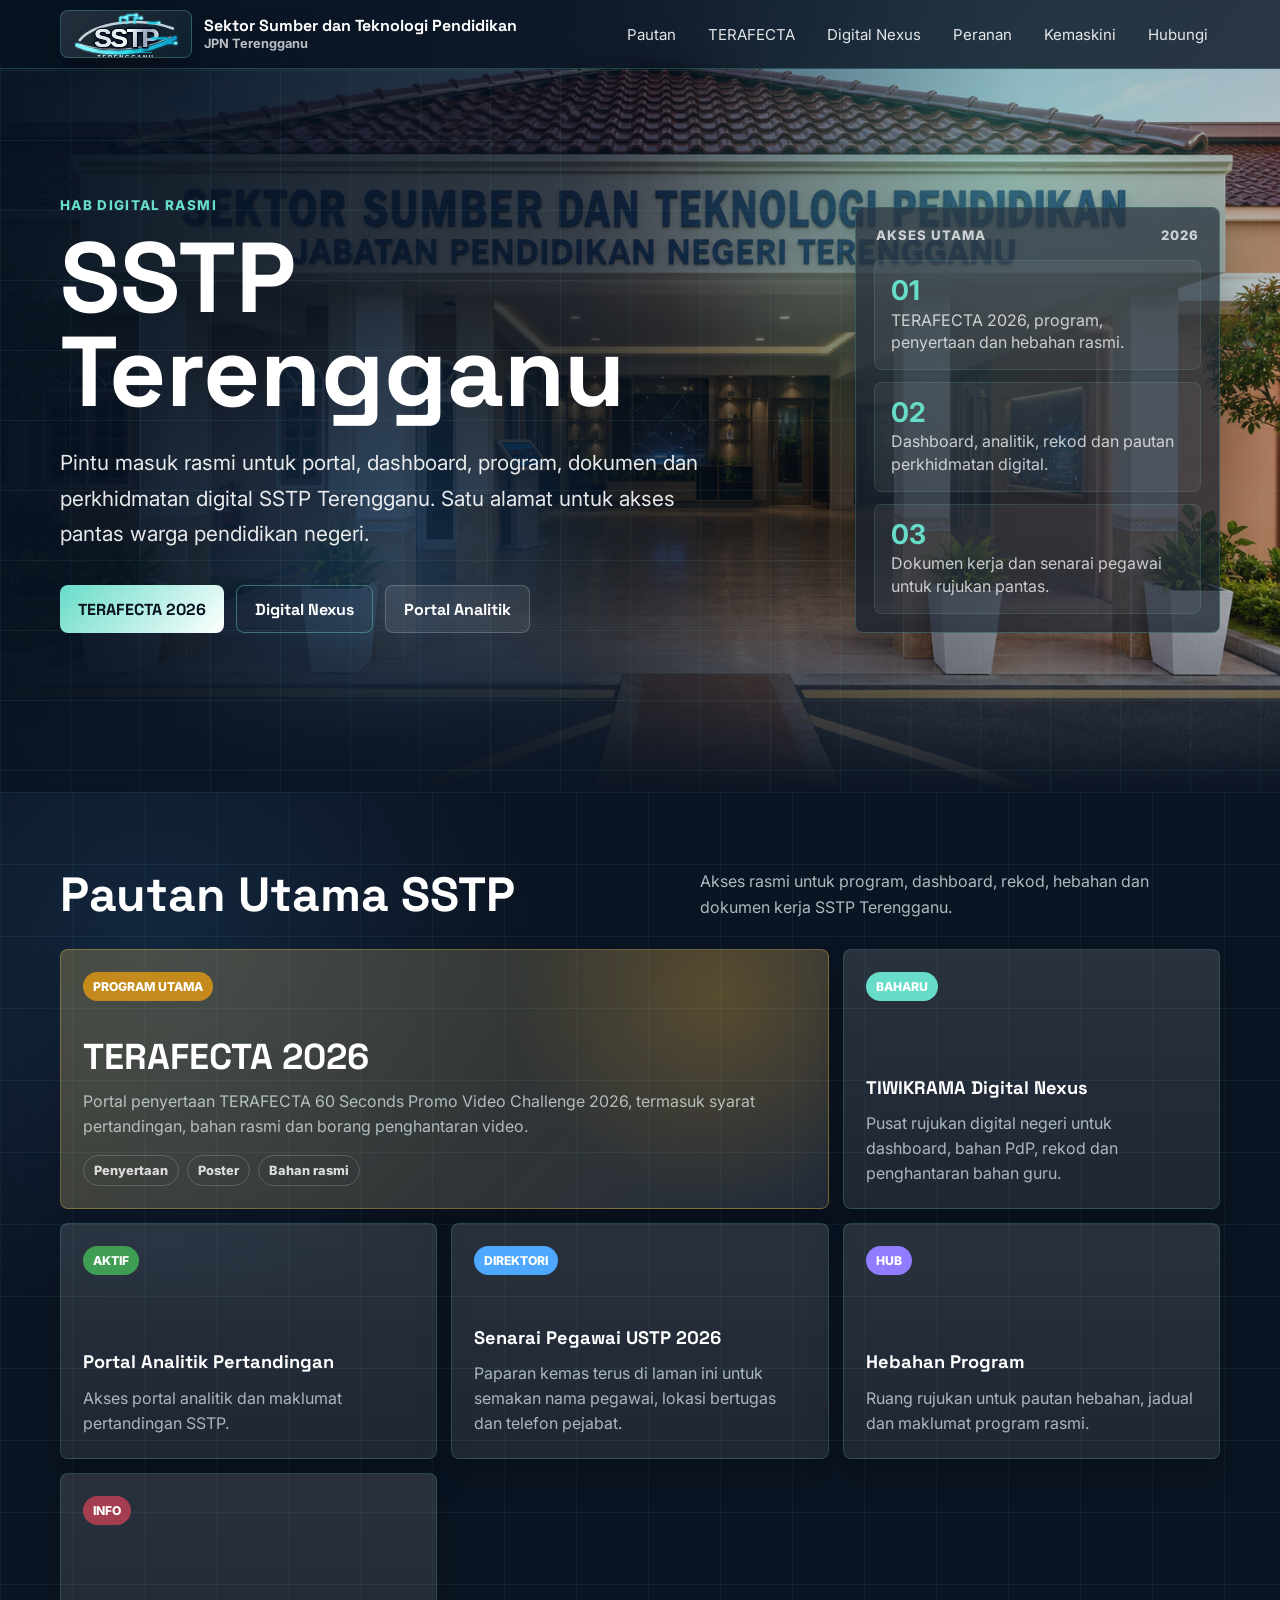
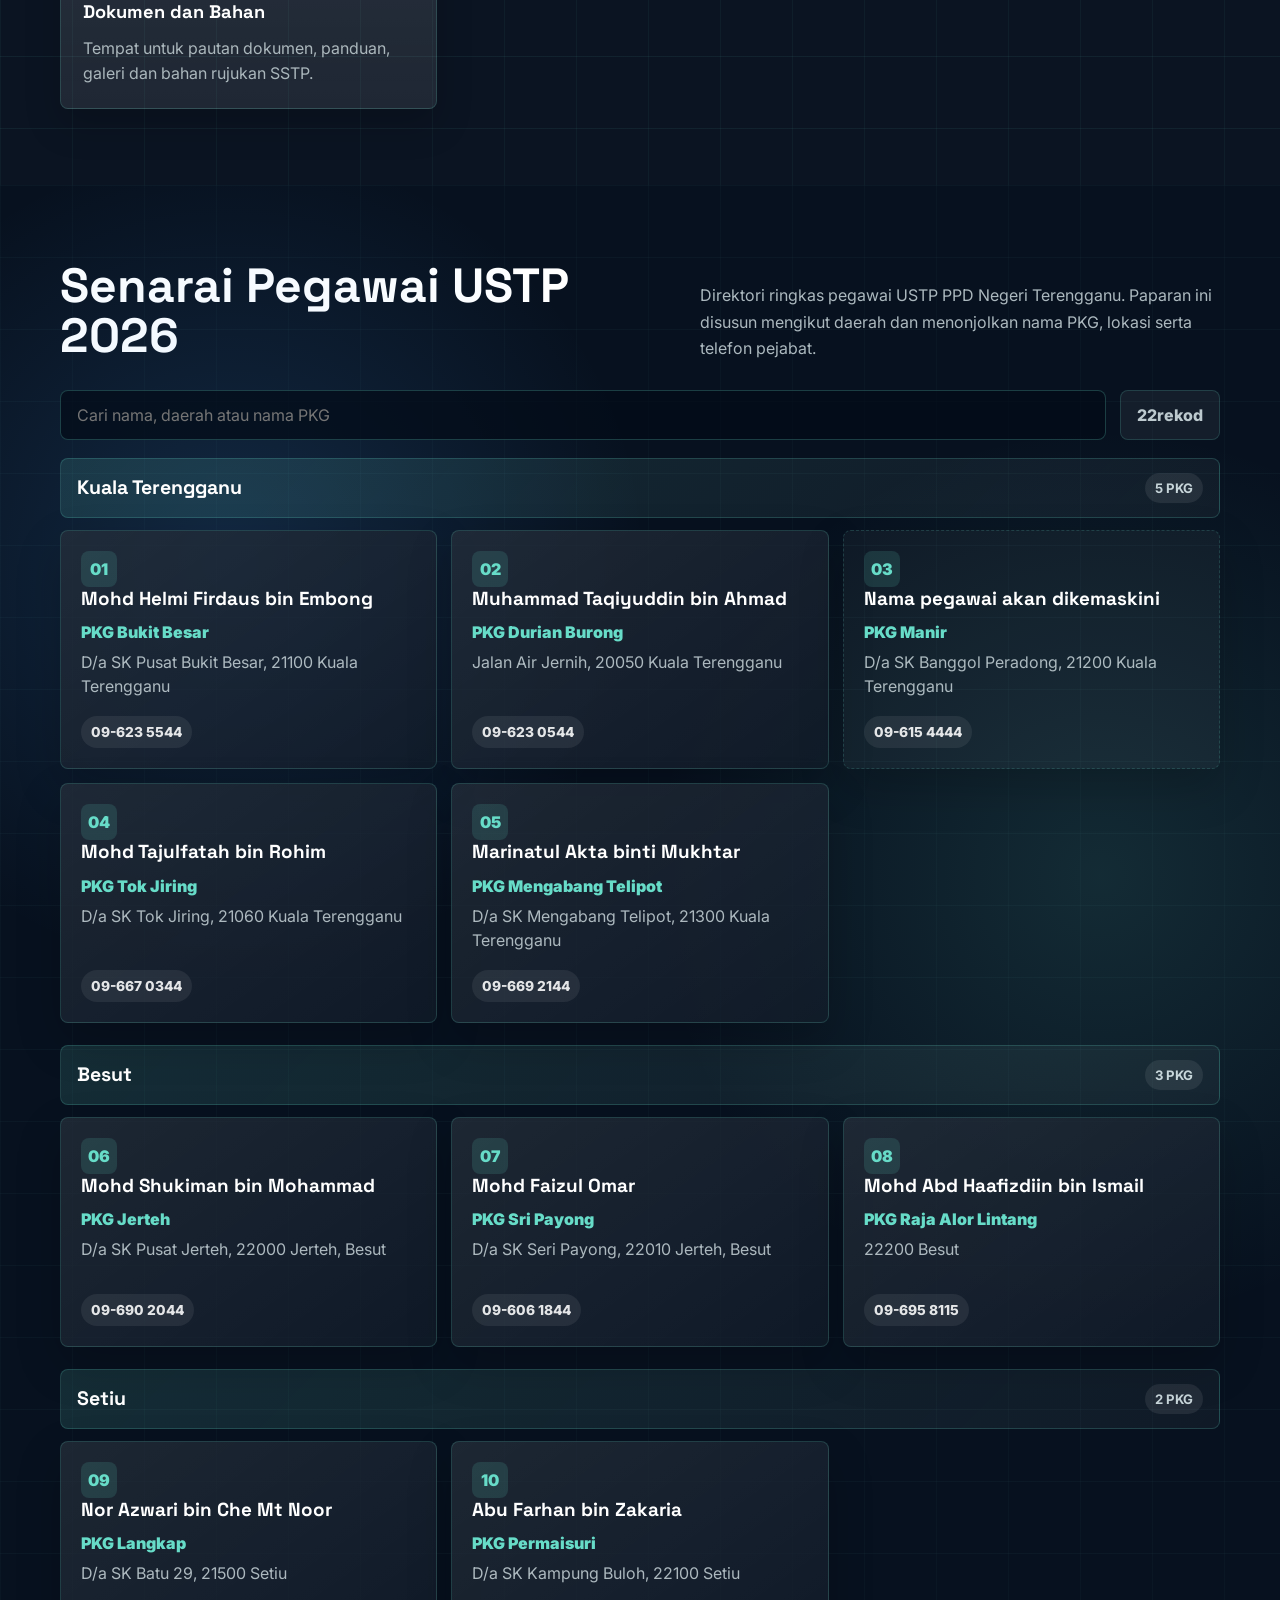
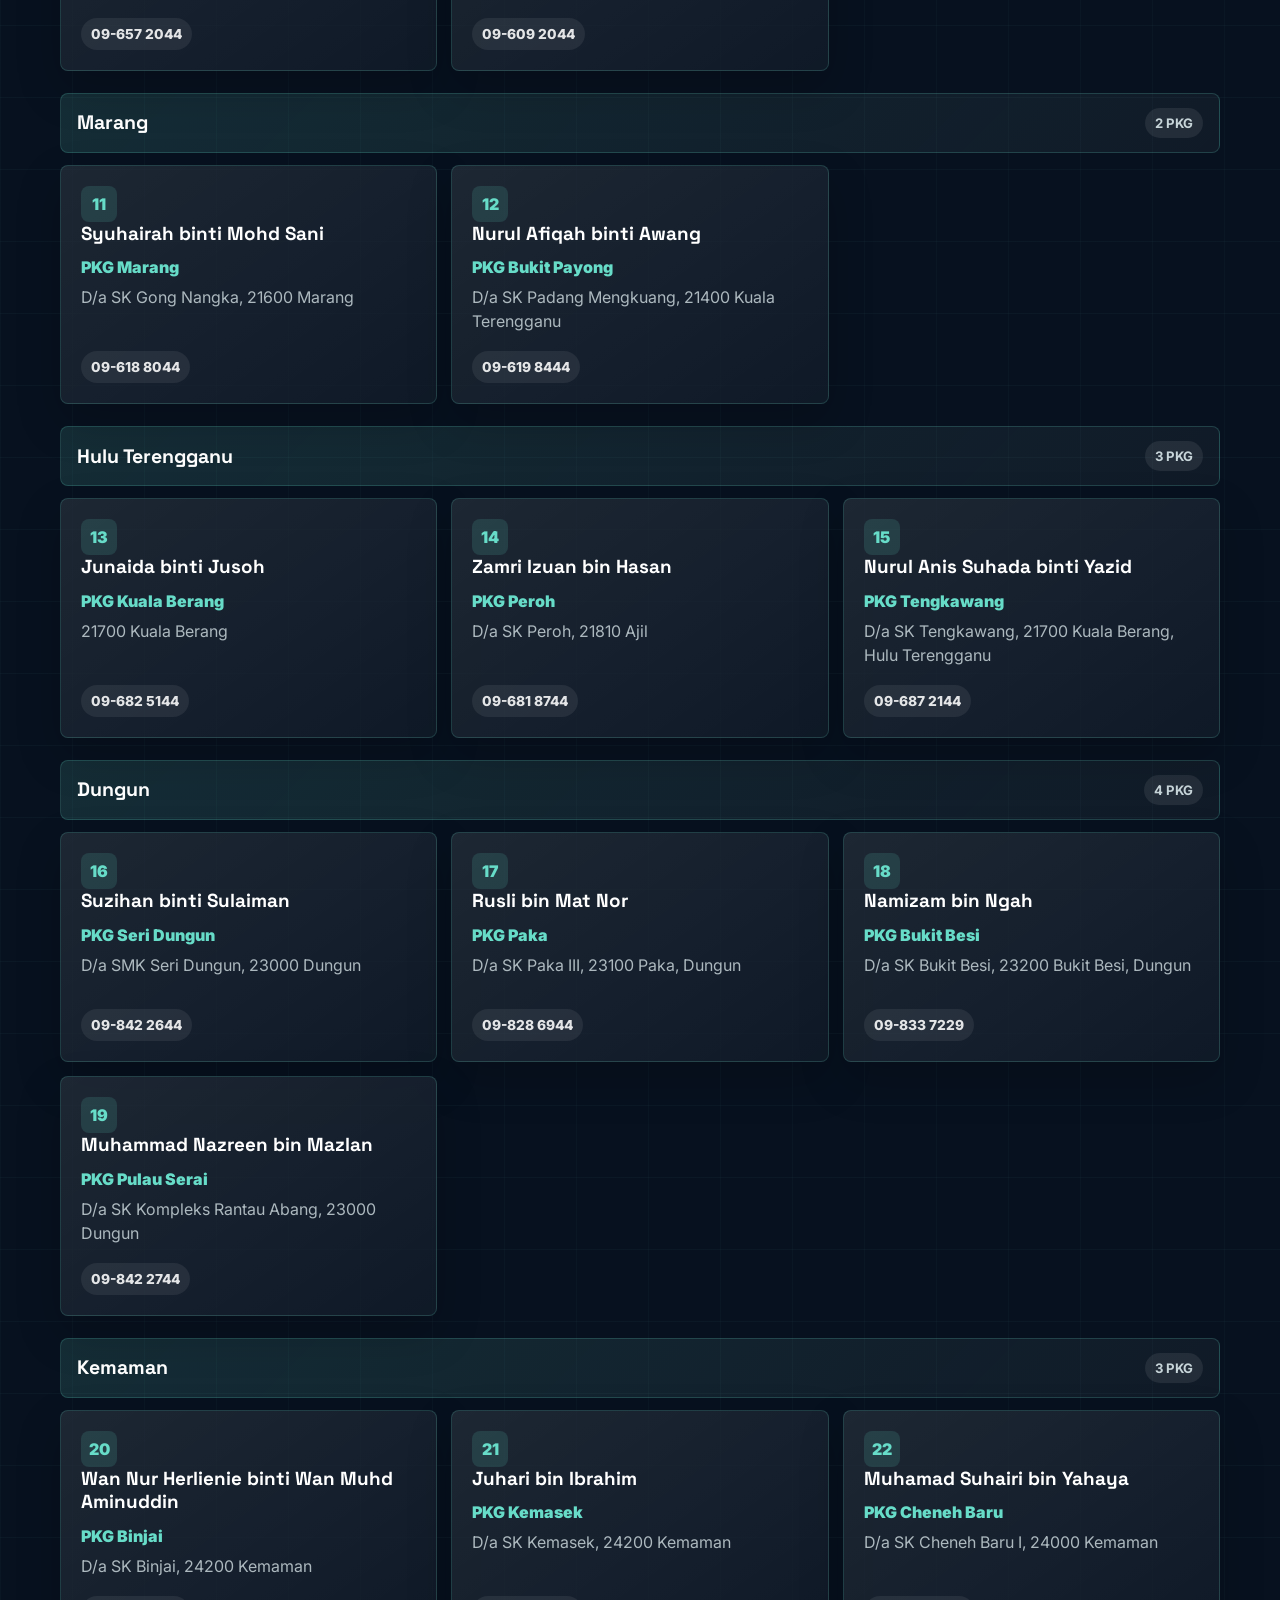
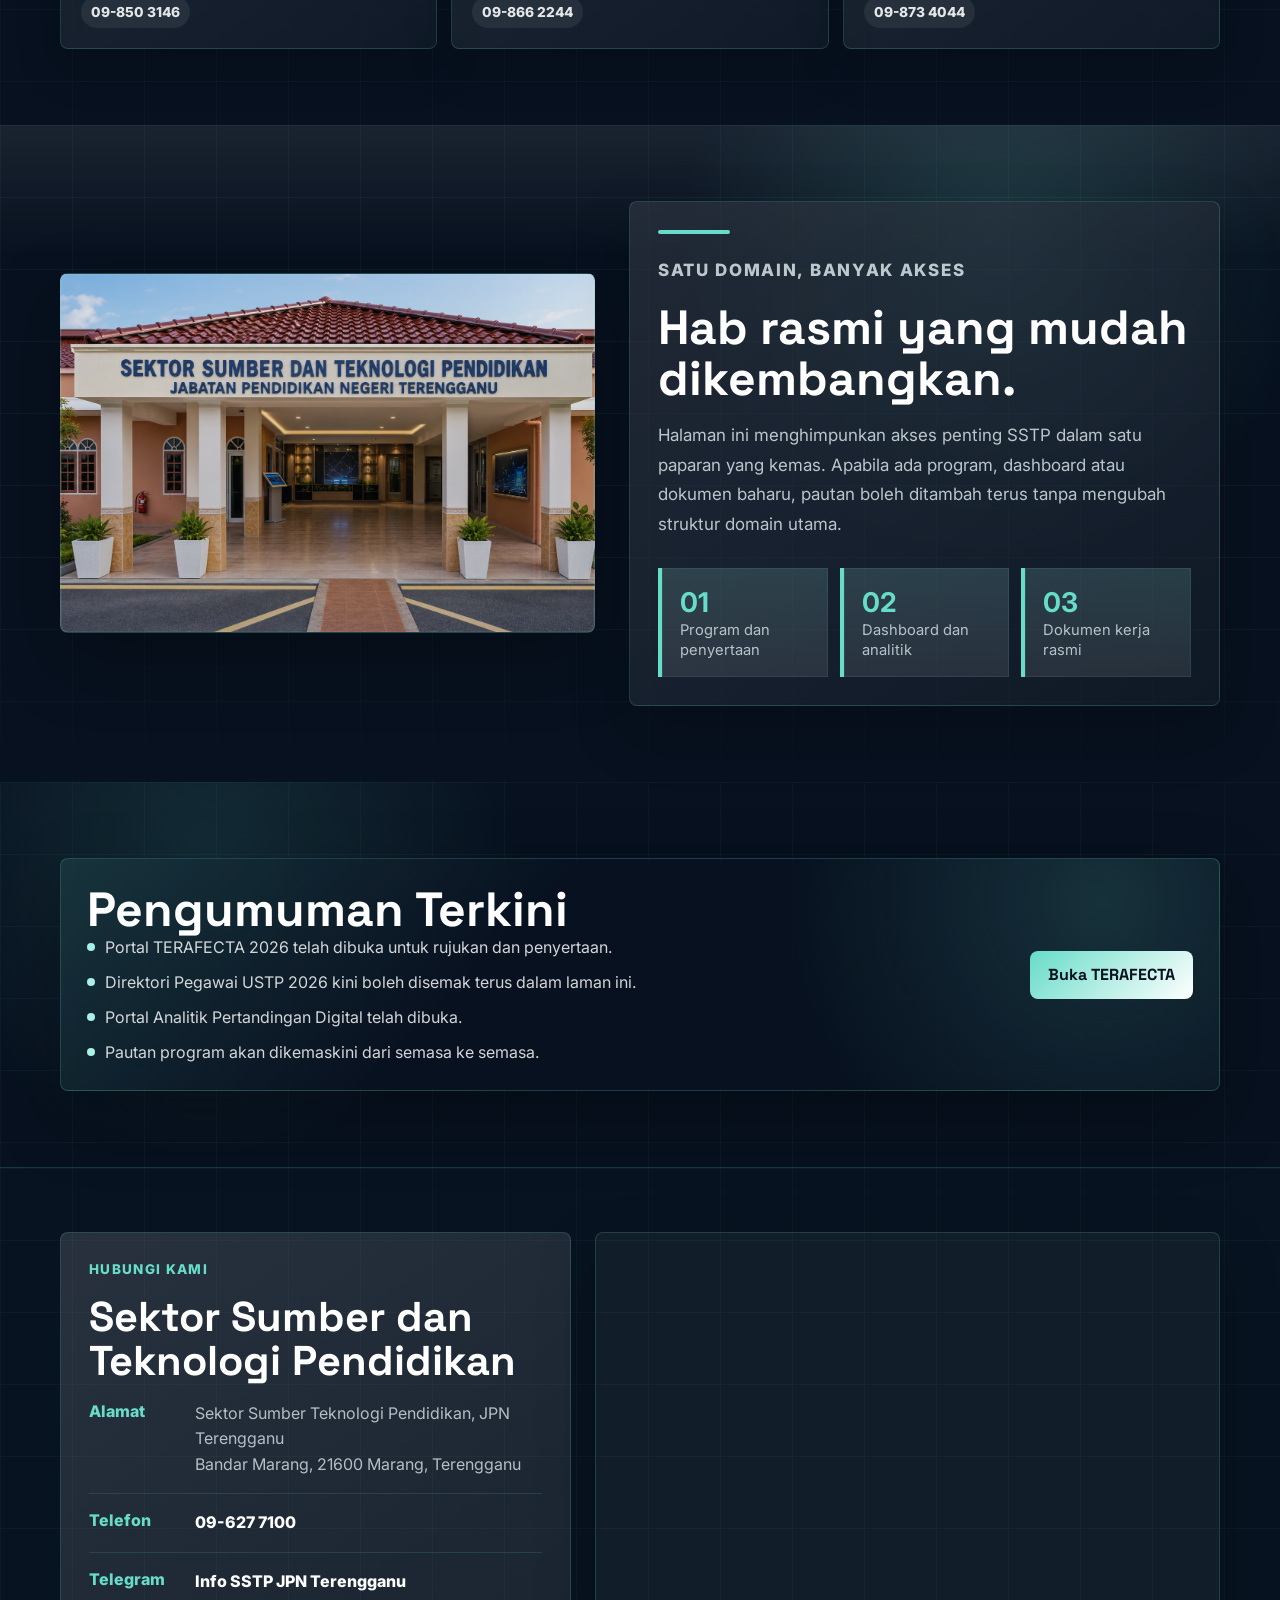
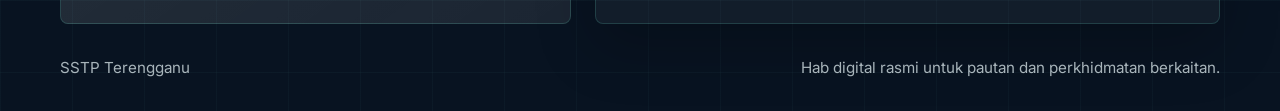
==== commit 5c78713e: "Group USTP directory by district" ====
--- a/index.html
+++ b/index.html
@@ -546,6 +546,44 @@
         font-weight: 800;
       }
 
+      .district-list {
+        position: relative;
+        z-index: 1;
+        display: grid;
+        gap: 22px;
+      }
+
+      .district-group {
+        display: grid;
+        gap: 12px;
+      }
+
+      .district-heading {
+        display: flex;
+        align-items: center;
+        justify-content: space-between;
+        gap: 12px;
+        border: 1px solid rgba(103, 220, 200, 0.2);
+        border-radius: 8px;
+        padding: 14px 16px;
+        background: linear-gradient(135deg, rgba(103, 220, 200, 0.14), rgba(255, 255, 255, 0.04));
+      }
+
+      .district-heading span {
+        font-family: "Space Grotesk", Inter, sans-serif;
+        color: #ffffff;
+        font-size: 1.22rem;
+        font-weight: 800;
+      }
+
+      .district-heading b {
+        border-radius: 999px;
+        padding: 7px 10px;
+        background: rgba(255, 255, 255, 0.08);
+        color: rgba(236, 250, 252, 0.82);
+        font-size: 0.82rem;
+      }
+
       .directory-grid {
         position: relative;
         z-index: 1;
@@ -575,7 +613,7 @@
 
       .officer-top {
         display: flex;
-        justify-content: space-between;
+        justify-content: flex-start;
         gap: 12px;
         align-items: flex-start;
       }
@@ -590,15 +628,6 @@
         color: var(--cyan);
         font-weight: 900;
         flex: 0 0 auto;
-      }
-
-      .officer-grade {
-        border: 1px solid rgba(255, 255, 255, 0.16);
-        border-radius: 999px;
-        padding: 6px 9px;
-        color: rgba(255, 255, 255, 0.82);
-        font-weight: 900;
-        font-size: 0.8rem;
       }
 
       .officer-card h3 {
@@ -612,6 +641,17 @@
         margin: 10px 0 0;
         color: rgba(236, 250, 252, 0.7);
         line-height: 1.5;
+      }
+
+      .pkg-name {
+        display: block;
+        color: var(--cyan);
+        margin-bottom: 6px;
+        font-weight: 900;
+      }
+
+      .pkg-address {
+        display: block;
       }
 
       .officer-contact {
@@ -969,6 +1009,7 @@
         .link-grid,
         .stats,
         .directory-grid,
+        .district-heading,
         .directory-toolbar,
         .hero-panel {
           grid-template-columns: 1fr;
@@ -1149,215 +1190,250 @@
         <div class="wrap">
           <div class="section-head">
             <h2>Senarai Pegawai USTP 2026</h2>
-            <p class="section-note">Direktori ringkas pegawai USTP PPD Negeri Terengganu. Paparan ini mengehadkan maklumat kepada nama, gred, lokasi dan telefon pejabat sahaja.</p>
+            <p class="section-note">Direktori ringkas pegawai USTP PPD Negeri Terengganu. Paparan ini disusun mengikut daerah dan menonjolkan nama PKG, lokasi serta telefon pejabat.</p>
           </div>
 
           <div class="directory-toolbar">
-            <input class="directory-search" id="officerSearch" type="search" placeholder="Cari nama, lokasi, daerah atau gred" aria-label="Cari pegawai USTP">
+            <input class="directory-search" id="officerSearch" type="search" placeholder="Cari nama, daerah atau nama PKG" aria-label="Cari pegawai USTP">
             <div class="directory-count"><span id="officerCount">22</span> rekod</div>
           </div>
 
-          <div class="directory-grid" id="officerGrid">
-            <article class="officer-card" data-search="mohd helmi firdaus bin embong dg12 pusat kegiatan guru bukit besar kuala terengganu">
-              <div>
-                <div class="officer-top"><span class="officer-no">01</span><span class="officer-grade">DG12</span></div>
-                <h3>Mohd Helmi Firdaus bin Embong</h3>
-                <p>Pusat Kegiatan Guru Bukit Besar, D/a SK Pusat Bukit Besar, 21100 Kuala Terengganu</p>
+          <div class="district-list" id="officerGrid">
+            <section class="district-group" data-district="Kuala Terengganu">
+              <div class="district-heading"><span>Kuala Terengganu</span><b>5 PKG</b></div>
+              <div class="directory-grid">
+                <article class="officer-card" data-search="kuala terengganu mohd helmi firdaus bin embong pkg bukit besar pusat kegiatan guru bukit besar">
+                  <div>
+                    <div class="officer-top"><span class="officer-no">01</span></div>
+                    <h3>Mohd Helmi Firdaus bin Embong</h3>
+                    <p><strong class="pkg-name">PKG Bukit Besar</strong><span class="pkg-address">D/a SK Pusat Bukit Besar, 21100 Kuala Terengganu</span></p>
+                  </div>
+                  <div class="officer-contact"><a href="tel:+6096235544">09-623 5544</a></div>
+                </article>
+
+                <article class="officer-card" data-search="kuala terengganu muhammad taqiyuddin bin ahmad pkg durian burong pusat kegiatan guru durian burong">
+                  <div>
+                    <div class="officer-top"><span class="officer-no">02</span></div>
+                    <h3>Muhammad Taqiyuddin bin Ahmad</h3>
+                    <p><strong class="pkg-name">PKG Durian Burong</strong><span class="pkg-address">Jalan Air Jernih, 20050 Kuala Terengganu</span></p>
+                  </div>
+                  <div class="officer-contact"><a href="tel:+6096230544">09-623 0544</a></div>
+                </article>
+
+                <article class="officer-card is-placeholder" data-search="kuala terengganu pkg manir pusat kegiatan guru manir banggol peradong">
+                  <div>
+                    <div class="officer-top"><span class="officer-no">03</span></div>
+                    <h3>Nama pegawai akan dikemaskini</h3>
+                    <p><strong class="pkg-name">PKG Manir</strong><span class="pkg-address">D/a SK Banggol Peradong, 21200 Kuala Terengganu</span></p>
+                  </div>
+                  <div class="officer-contact"><a href="tel:+6096154444">09-615 4444</a></div>
+                </article>
+
+                <article class="officer-card" data-search="kuala terengganu mohd tajulfatah bin rohim pkg tok jiring pusat kegiatan guru tok jiring">
+                  <div>
+                    <div class="officer-top"><span class="officer-no">04</span></div>
+                    <h3>Mohd Tajulfatah bin Rohim</h3>
+                    <p><strong class="pkg-name">PKG Tok Jiring</strong><span class="pkg-address">D/a SK Tok Jiring, 21060 Kuala Terengganu</span></p>
+                  </div>
+                  <div class="officer-contact"><a href="tel:+6096670344">09-667 0344</a></div>
+                </article>
+
+                <article class="officer-card" data-search="kuala terengganu marinatul akta binti mukhtar pkg mengabang telipot pusat kegiatan guru mengabang telipot">
+                  <div>
+                    <div class="officer-top"><span class="officer-no">05</span></div>
+                    <h3>Marinatul Akta binti Mukhtar</h3>
+                    <p><strong class="pkg-name">PKG Mengabang Telipot</strong><span class="pkg-address">D/a SK Mengabang Telipot, 21300 Kuala Terengganu</span></p>
+                  </div>
+                  <div class="officer-contact"><a href="tel:+6096692144">09-669 2144</a></div>
+                </article>
               </div>
-              <div class="officer-contact"><a href="tel:+6096235544">09-623 5544</a></div>
-            </article>
-
-            <article class="officer-card" data-search="muhammad taqiyuddin bin ahmad dg12 pusat kegiatan guru durian burong kuala terengganu">
-              <div>
-                <div class="officer-top"><span class="officer-no">02</span><span class="officer-grade">DG12</span></div>
-                <h3>Muhammad Taqiyuddin bin Ahmad</h3>
-                <p>Pusat Kegiatan Guru Durian Burong, Jalan Air Jernih, 20050 Kuala Terengganu</p>
+            </section>
+
+            <section class="district-group" data-district="Besut">
+              <div class="district-heading"><span>Besut</span><b>3 PKG</b></div>
+              <div class="directory-grid">
+                <article class="officer-card" data-search="besut mohd shukiman bin mohammad pkg jerteh pusat kegiatan guru jerteh">
+                  <div>
+                    <div class="officer-top"><span class="officer-no">06</span></div>
+                    <h3>Mohd Shukiman bin Mohammad</h3>
+                    <p><strong class="pkg-name">PKG Jerteh</strong><span class="pkg-address">D/a SK Pusat Jerteh, 22000 Jerteh, Besut</span></p>
+                  </div>
+                  <div class="officer-contact"><a href="tel:+6096902044">09-690 2044</a></div>
+                </article>
+
+                <article class="officer-card" data-search="besut mohd faizul omar pkg sri payong pusat kegiatan guru sri payong">
+                  <div>
+                    <div class="officer-top"><span class="officer-no">07</span></div>
+                    <h3>Mohd Faizul Omar</h3>
+                    <p><strong class="pkg-name">PKG Sri Payong</strong><span class="pkg-address">D/a SK Seri Payong, 22010 Jerteh, Besut</span></p>
+                  </div>
+                  <div class="officer-contact"><a href="tel:+6096061844">09-606 1844</a></div>
+                </article>
+
+                <article class="officer-card" data-search="besut mohd abd haafizdiin bin ismail pkg raja alor lintang pusat kegiatan guru raja alor lintang">
+                  <div>
+                    <div class="officer-top"><span class="officer-no">08</span></div>
+                    <h3>Mohd Abd Haafizdiin bin Ismail</h3>
+                    <p><strong class="pkg-name">PKG Raja Alor Lintang</strong><span class="pkg-address">22200 Besut</span></p>
+                  </div>
+                  <div class="officer-contact"><a href="tel:+6096958115">09-695 8115</a></div>
+                </article>
               </div>
-              <div class="officer-contact"><a href="tel:+6096230544">09-623 0544</a></div>
-            </article>
-
-            <article class="officer-card is-placeholder" data-search="pusat kegiatan guru manir banggol peradong kuala terengganu">
-              <div>
-                <div class="officer-top"><span class="officer-no">03</span><span class="officer-grade">TBA</span></div>
-                <h3>Nama pegawai akan dikemaskini</h3>
-                <p>Pusat Kegiatan Guru Manir, D/a SK Banggol Peradong, 21200 Kuala Terengganu</p>
+            </section>
+
+            <section class="district-group" data-district="Setiu">
+              <div class="district-heading"><span>Setiu</span><b>2 PKG</b></div>
+              <div class="directory-grid">
+                <article class="officer-card" data-search="setiu nor azwari bin che mt noor pkg langkap pusat kegiatan guru langkap">
+                  <div>
+                    <div class="officer-top"><span class="officer-no">09</span></div>
+                    <h3>Nor Azwari bin Che Mt Noor</h3>
+                    <p><strong class="pkg-name">PKG Langkap</strong><span class="pkg-address">D/a SK Batu 29, 21500 Setiu</span></p>
+                  </div>
+                  <div class="officer-contact"><a href="tel:+6096572044">09-657 2044</a></div>
+                </article>
+
+                <article class="officer-card" data-search="setiu abu farhan bin zakaria pkg permaisuri pusat kegiatan guru permaisuri">
+                  <div>
+                    <div class="officer-top"><span class="officer-no">10</span></div>
+                    <h3>Abu Farhan bin Zakaria</h3>
+                    <p><strong class="pkg-name">PKG Permaisuri</strong><span class="pkg-address">D/a SK Kampung Buloh, 22100 Setiu</span></p>
+                  </div>
+                  <div class="officer-contact"><a href="tel:+6096092044">09-609 2044</a></div>
+                </article>
               </div>
-              <div class="officer-contact"><a href="tel:+6096154444">09-615 4444</a></div>
-            </article>
-
-            <article class="officer-card" data-search="mohd tajulfatah bin rohim dg10 pusat kegiatan guru tok jiring kuala terengganu">
-              <div>
-                <div class="officer-top"><span class="officer-no">04</span><span class="officer-grade">DG10</span></div>
-                <h3>Mohd Tajulfatah bin Rohim</h3>
-                <p>Pusat Kegiatan Guru Tok Jiring, D/a SK Tok Jiring, 21060 Kuala Terengganu</p>
+            </section>
+
+            <section class="district-group" data-district="Marang">
+              <div class="district-heading"><span>Marang</span><b>2 PKG</b></div>
+              <div class="directory-grid">
+                <article class="officer-card" data-search="marang syuhairah binti mohd sani pkg marang pusat kegiatan guru marang">
+                  <div>
+                    <div class="officer-top"><span class="officer-no">11</span></div>
+                    <h3>Syuhairah binti Mohd Sani</h3>
+                    <p><strong class="pkg-name">PKG Marang</strong><span class="pkg-address">D/a SK Gong Nangka, 21600 Marang</span></p>
+                  </div>
+                  <div class="officer-contact"><a href="tel:+6096188044">09-618 8044</a></div>
+                </article>
+
+                <article class="officer-card" data-search="marang nurul afiqah binti awang pkg bukit payong pusat kegiatan guru bukit payong">
+                  <div>
+                    <div class="officer-top"><span class="officer-no">12</span></div>
+                    <h3>Nurul Afiqah binti Awang</h3>
+                    <p><strong class="pkg-name">PKG Bukit Payong</strong><span class="pkg-address">D/a SK Padang Mengkuang, 21400 Kuala Terengganu</span></p>
+                  </div>
+                  <div class="officer-contact"><a href="tel:+6096198444">09-619 8444</a></div>
+                </article>
               </div>
-              <div class="officer-contact"><a href="tel:+6096670344">09-667 0344</a></div>
-            </article>
-
-            <article class="officer-card" data-search="marinatul akta binti mukhtar dg12 pusat kegiatan guru mengabang telipot kuala terengganu">
-              <div>
-                <div class="officer-top"><span class="officer-no">05</span><span class="officer-grade">DG12</span></div>
-                <h3>Marinatul Akta binti Mukhtar</h3>
-                <p>Pusat Kegiatan Guru Mengabang Telipot, D/a SK Mengabang Telipot, 21300 Kuala Terengganu</p>
+            </section>
+
+            <section class="district-group" data-district="Hulu Terengganu">
+              <div class="district-heading"><span>Hulu Terengganu</span><b>3 PKG</b></div>
+              <div class="directory-grid">
+                <article class="officer-card" data-search="hulu terengganu junaida binti jusoh pkg kuala berang pusat kegiatan guru kuala berang">
+                  <div>
+                    <div class="officer-top"><span class="officer-no">13</span></div>
+                    <h3>Junaida binti Jusoh</h3>
+                    <p><strong class="pkg-name">PKG Kuala Berang</strong><span class="pkg-address">21700 Kuala Berang</span></p>
+                  </div>
+                  <div class="officer-contact"><a href="tel:+6096825144">09-682 5144</a></div>
+                </article>
+
+                <article class="officer-card" data-search="hulu terengganu zamri izuan bin hasan pkg peroh pusat kegiatan guru peroh ajil">
+                  <div>
+                    <div class="officer-top"><span class="officer-no">14</span></div>
+                    <h3>Zamri Izuan bin Hasan</h3>
+                    <p><strong class="pkg-name">PKG Peroh</strong><span class="pkg-address">D/a SK Peroh, 21810 Ajil</span></p>
+                  </div>
+                  <div class="officer-contact"><a href="tel:+6096818744">09-681 8744</a></div>
+                </article>
+
+                <article class="officer-card" data-search="hulu terengganu nurul anis suhada binti yazid pkg tengkawang pusat kegiatan guru tengkawang">
+                  <div>
+                    <div class="officer-top"><span class="officer-no">15</span></div>
+                    <h3>Nurul Anis Suhada binti Yazid</h3>
+                    <p><strong class="pkg-name">PKG Tengkawang</strong><span class="pkg-address">D/a SK Tengkawang, 21700 Kuala Berang, Hulu Terengganu</span></p>
+                  </div>
+                  <div class="officer-contact"><a href="tel:+6096872144">09-687 2144</a></div>
+                </article>
               </div>
-              <div class="officer-contact"><a href="tel:+6096692144">09-669 2144</a></div>
-            </article>
-
-            <article class="officer-card" data-search="mohd shukiman bin mohammad dg12 pusat kegiatan guru jerteh besut">
-              <div>
-                <div class="officer-top"><span class="officer-no">06</span><span class="officer-grade">DG12</span></div>
-                <h3>Mohd Shukiman bin Mohammad</h3>
-                <p>Pusat Kegiatan Guru Jerteh, D/a SK Pusat Jerteh, 22000 Jerteh, Besut</p>
+            </section>
+
+            <section class="district-group" data-district="Dungun">
+              <div class="district-heading"><span>Dungun</span><b>4 PKG</b></div>
+              <div class="directory-grid">
+                <article class="officer-card" data-search="dungun suzihan binti sulaiman pkg seri dungun pusat kegiatan guru seri dungun">
+                  <div>
+                    <div class="officer-top"><span class="officer-no">16</span></div>
+                    <h3>Suzihan binti Sulaiman</h3>
+                    <p><strong class="pkg-name">PKG Seri Dungun</strong><span class="pkg-address">D/a SMK Seri Dungun, 23000 Dungun</span></p>
+                  </div>
+                  <div class="officer-contact"><a href="tel:+6098422644">09-842 2644</a></div>
+                </article>
+
+                <article class="officer-card" data-search="dungun rusli bin mat nor pkg paka pusat kegiatan guru paka">
+                  <div>
+                    <div class="officer-top"><span class="officer-no">17</span></div>
+                    <h3>Rusli bin Mat Nor</h3>
+                    <p><strong class="pkg-name">PKG Paka</strong><span class="pkg-address">D/a SK Paka III, 23100 Paka, Dungun</span></p>
+                  </div>
+                  <div class="officer-contact"><a href="tel:+6098286944">09-828 6944</a></div>
+                </article>
+
+                <article class="officer-card" data-search="dungun namizam bin ngah pkg bukit besi pusat kegiatan guru bukit besi">
+                  <div>
+                    <div class="officer-top"><span class="officer-no">18</span></div>
+                    <h3>Namizam bin Ngah</h3>
+                    <p><strong class="pkg-name">PKG Bukit Besi</strong><span class="pkg-address">D/a SK Bukit Besi, 23200 Bukit Besi, Dungun</span></p>
+                  </div>
+                  <div class="officer-contact"><a href="tel:+6098337229">09-833 7229</a></div>
+                </article>
+
+                <article class="officer-card" data-search="dungun muhammad nazreen bin mazlan pkg pulau serai pusat kegiatan guru pulau serai">
+                  <div>
+                    <div class="officer-top"><span class="officer-no">19</span></div>
+                    <h3>Muhammad Nazreen bin Mazlan</h3>
+                    <p><strong class="pkg-name">PKG Pulau Serai</strong><span class="pkg-address">D/a SK Kompleks Rantau Abang, 23000 Dungun</span></p>
+                  </div>
+                  <div class="officer-contact"><a href="tel:+6098422744">09-842 2744</a></div>
+                </article>
               </div>
-              <div class="officer-contact"><a href="tel:+6096902044">09-690 2044</a></div>
-            </article>
-
-            <article class="officer-card" data-search="mohd faizul omar dg10 pusat kegiatan guru sri payong besut">
-              <div>
-                <div class="officer-top"><span class="officer-no">07</span><span class="officer-grade">DG10</span></div>
-                <h3>Mohd Faizul Omar</h3>
-                <p>Pusat Kegiatan Guru Sri Payong, D/a SK Seri Payong, 22010 Jerteh, Besut</p>
+            </section>
+
+            <section class="district-group" data-district="Kemaman">
+              <div class="district-heading"><span>Kemaman</span><b>3 PKG</b></div>
+              <div class="directory-grid">
+                <article class="officer-card" data-search="kemaman wan nur herlienie binti wan muhd aminuddin pkg binjai pusat kegiatan guru binjai">
+                  <div>
+                    <div class="officer-top"><span class="officer-no">20</span></div>
+                    <h3>Wan Nur Herlienie binti Wan Muhd Aminuddin</h3>
+                    <p><strong class="pkg-name">PKG Binjai</strong><span class="pkg-address">D/a SK Binjai, 24200 Kemaman</span></p>
+                  </div>
+                  <div class="officer-contact"><a href="tel:+6098503146">09-850 3146</a></div>
+                </article>
+
+                <article class="officer-card" data-search="kemaman juhari bin ibrahim pkg kemasek pusat kegiatan guru kemasek">
+                  <div>
+                    <div class="officer-top"><span class="officer-no">21</span></div>
+                    <h3>Juhari bin Ibrahim</h3>
+                    <p><strong class="pkg-name">PKG Kemasek</strong><span class="pkg-address">D/a SK Kemasek, 24200 Kemaman</span></p>
+                  </div>
+                  <div class="officer-contact"><a href="tel:+6098662244">09-866 2244</a></div>
+                </article>
+
+                <article class="officer-card" data-search="kemaman muhamad suhairi bin yahaya pkg cheneh baru pusat kegiatan guru cheneh baru">
+                  <div>
+                    <div class="officer-top"><span class="officer-no">22</span></div>
+                    <h3>Muhamad Suhairi bin Yahaya</h3>
+                    <p><strong class="pkg-name">PKG Cheneh Baru</strong><span class="pkg-address">D/a SK Cheneh Baru I, 24000 Kemaman</span></p>
+                  </div>
+                  <div class="officer-contact"><a href="tel:+6098734044">09-873 4044</a></div>
+                </article>
               </div>
-              <div class="officer-contact"><a href="tel:+6096061844">09-606 1844</a></div>
-            </article>
-
-            <article class="officer-card" data-search="mohd abd haafizdiin bin ismail dg10 pusat kegiatan guru raja alor lintang besut">
-              <div>
-                <div class="officer-top"><span class="officer-no">08</span><span class="officer-grade">DG10</span></div>
-                <h3>Mohd Abd Haafizdiin bin Ismail</h3>
-                <p>Pusat Kegiatan Guru Raja Alor Lintang, 22200 Besut</p>
-              </div>
-              <div class="officer-contact"><a href="tel:+6096958115">09-695 8115</a></div>
-            </article>
-
-            <article class="officer-card" data-search="nor azwari bin che mt noor dg10 pusat kegiatan guru langkap setiu">
-              <div>
-                <div class="officer-top"><span class="officer-no">09</span><span class="officer-grade">DG10</span></div>
-                <h3>Nor Azwari bin Che Mt Noor</h3>
-                <p>Pusat Kegiatan Guru Langkap, D/a SK Batu 29, 21500 Setiu</p>
-              </div>
-              <div class="officer-contact"><a href="tel:+6096572044">09-657 2044</a></div>
-            </article>
-
-            <article class="officer-card" data-search="abu farhan bin zakaria dg10 pusat kegiatan guru permaisuri setiu">
-              <div>
-                <div class="officer-top"><span class="officer-no">10</span><span class="officer-grade">DG10</span></div>
-                <h3>Abu Farhan bin Zakaria</h3>
-                <p>Pusat Kegiatan Guru Permaisuri, D/a SK Kampung Buloh, 22100 Setiu</p>
-              </div>
-              <div class="officer-contact"><a href="tel:+6096092044">09-609 2044</a></div>
-            </article>
-
-            <article class="officer-card" data-search="syuhairah binti mohd sani dg10 pusat kegiatan guru marang">
-              <div>
-                <div class="officer-top"><span class="officer-no">11</span><span class="officer-grade">DG10</span></div>
-                <h3>Syuhairah binti Mohd Sani</h3>
-                <p>Pusat Kegiatan Guru Marang, D/a SK Gong Nangka, 21600 Marang</p>
-              </div>
-              <div class="officer-contact"><a href="tel:+6096188044">09-618 8044</a></div>
-            </article>
-
-            <article class="officer-card" data-search="nurul afiqah binti awang dg10 pusat kegiatan guru bukit payong kuala terengganu">
-              <div>
-                <div class="officer-top"><span class="officer-no">12</span><span class="officer-grade">DG10</span></div>
-                <h3>Nurul Afiqah binti Awang</h3>
-                <p>Pusat Kegiatan Guru Bukit Payong, D/a SK Padang Mengkuang, 21400 Kuala Terengganu</p>
-              </div>
-              <div class="officer-contact"><a href="tel:+6096198444">09-619 8444</a></div>
-            </article>
-
-            <article class="officer-card" data-search="junaida binti jusoh dg10 pusat kegiatan guru kuala berang hulu terengganu">
-              <div>
-                <div class="officer-top"><span class="officer-no">13</span><span class="officer-grade">DG10</span></div>
-                <h3>Junaida binti Jusoh</h3>
-                <p>Pusat Kegiatan Guru Kuala Berang, 21700 Kuala Berang</p>
-              </div>
-              <div class="officer-contact"><a href="tel:+6096825144">09-682 5144</a></div>
-            </article>
-
-            <article class="officer-card" data-search="zamri izuan bin hasan dg12 pusat kegiatan guru peroh hulu terengganu ajil">
-              <div>
-                <div class="officer-top"><span class="officer-no">14</span><span class="officer-grade">DG12</span></div>
-                <h3>Zamri Izuan bin Hasan</h3>
-                <p>Pusat Kegiatan Guru Peroh, D/a SK Peroh, 21810 Ajil</p>
-              </div>
-              <div class="officer-contact"><a href="tel:+6096818744">09-681 8744</a></div>
-            </article>
-
-            <article class="officer-card" data-search="nurul anis suhada binti yazid dg10 pusat kegiatan guru tengkawang hulu terengganu">
-              <div>
-                <div class="officer-top"><span class="officer-no">15</span><span class="officer-grade">DG10</span></div>
-                <h3>Nurul Anis Suhada binti Yazid</h3>
-                <p>Pusat Kegiatan Guru Tengkawang, D/a SK Tengkawang, 21700 Kuala Berang, Hulu Terengganu</p>
-              </div>
-              <div class="officer-contact"><a href="tel:+6096872144">09-687 2144</a></div>
-            </article>
-
-            <article class="officer-card" data-search="suzihan binti sulaiman dg10 pusat kegiatan guru seri dungun">
-              <div>
-                <div class="officer-top"><span class="officer-no">16</span><span class="officer-grade">DG10</span></div>
-                <h3>Suzihan binti Sulaiman</h3>
-                <p>Pusat Kegiatan Guru Seri Dungun, D/a SMK Seri Dungun, 23000 Dungun</p>
-              </div>
-              <div class="officer-contact"><a href="tel:+6098422644">09-842 2644</a></div>
-            </article>
-
-            <article class="officer-card" data-search="rusli bin mat nor dg12 pusat kegiatan guru paka dungun">
-              <div>
-                <div class="officer-top"><span class="officer-no">17</span><span class="officer-grade">DG12</span></div>
-                <h3>Rusli bin Mat Nor</h3>
-                <p>Pusat Kegiatan Guru Paka, D/a SK Paka III, 23100 Paka, Dungun</p>
-              </div>
-              <div class="officer-contact"><a href="tel:+6098286944">09-828 6944</a></div>
-            </article>
-
-            <article class="officer-card" data-search="namizam bin ngah dg10 pusat kegiatan guru bukit besi dungun">
-              <div>
-                <div class="officer-top"><span class="officer-no">18</span><span class="officer-grade">DG10</span></div>
-                <h3>Namizam bin Ngah</h3>
-                <p>Pusat Kegiatan Guru Bukit Besi, D/a SK Bukit Besi, 23200 Bukit Besi, Dungun</p>
-              </div>
-              <div class="officer-contact"><a href="tel:+6098337229">09-833 7229</a></div>
-            </article>
-
-            <article class="officer-card" data-search="muhammad nazreen bin mazlan dg10 pusat kegiatan guru pulau serai dungun">
-              <div>
-                <div class="officer-top"><span class="officer-no">19</span><span class="officer-grade">DG10</span></div>
-                <h3>Muhammad Nazreen bin Mazlan</h3>
-                <p>Pusat Kegiatan Guru Pulau Serai, D/a SK Kompleks Rantau Abang, 23000 Dungun</p>
-              </div>
-              <div class="officer-contact"><a href="tel:+6098422744">09-842 2744</a></div>
-            </article>
-
-            <article class="officer-card" data-search="wan nur herlienie binti wan muhd aminuddin dg12 pusat kegiatan guru binjai kemaman">
-              <div>
-                <div class="officer-top"><span class="officer-no">20</span><span class="officer-grade">DG12</span></div>
-                <h3>Wan Nur Herlienie binti Wan Muhd Aminuddin</h3>
-                <p>Pusat Kegiatan Guru Binjai, D/a SK Binjai, 24200 Kemaman</p>
-              </div>
-              <div class="officer-contact"><a href="tel:+6098503146">09-850 3146</a></div>
-            </article>
-
-            <article class="officer-card" data-search="juhari bin ibrahim dg12 pusat kegiatan guru kemasek kemaman">
-              <div>
-                <div class="officer-top"><span class="officer-no">21</span><span class="officer-grade">DG12</span></div>
-                <h3>Juhari bin Ibrahim</h3>
-                <p>Pusat Kegiatan Guru Kemasek, D/a SK Kemasek, 24200 Kemaman</p>
-              </div>
-              <div class="officer-contact"><a href="tel:+6098662244">09-866 2244</a></div>
-            </article>
-
-            <article class="officer-card" data-search="muhamad suhairi bin yahaya dg12 pusat kegiatan guru cheneh baru kemaman">
-              <div>
-                <div class="officer-top"><span class="officer-no">22</span><span class="officer-grade">DG12</span></div>
-                <h3>Muhamad Suhairi bin Yahaya</h3>
-                <p>Pusat Kegiatan Guru Cheneh Baru, D/a SK Cheneh Baru I, 24000 Kemaman</p>
-              </div>
-              <div class="officer-contact"><a href="tel:+6098734044">09-873 4044</a></div>
-            </article>
+            </section>
           </div>
 
-          <div class="empty-state" id="officerEmpty">Tiada rekod sepadan. Cuba cari menggunakan nama, daerah, lokasi atau gred.</div>
+          <div class="empty-state" id="officerEmpty">Tiada rekod sepadan. Cuba cari menggunakan nama, daerah atau nama PKG.</div>
         </div>
       </section>
 
@@ -1441,6 +1517,7 @@
     <script>
       const officerSearch = document.getElementById("officerSearch");
       const officerCards = [...document.querySelectorAll(".officer-card")];
+      const districtGroups = [...document.querySelectorAll(".district-group")];
       const officerCount = document.getElementById("officerCount");
       const officerEmpty = document.getElementById("officerEmpty");
 
@@ -1455,6 +1532,11 @@
           if (match) visible += 1;
         });
 
+        districtGroups.forEach((group) => {
+          const groupCards = [...group.querySelectorAll(".officer-card")];
+          group.hidden = groupCards.every((card) => card.hidden);
+        });
+
         officerCount.textContent = visible;
         officerEmpty.style.display = visible ? "none" : "block";
       });
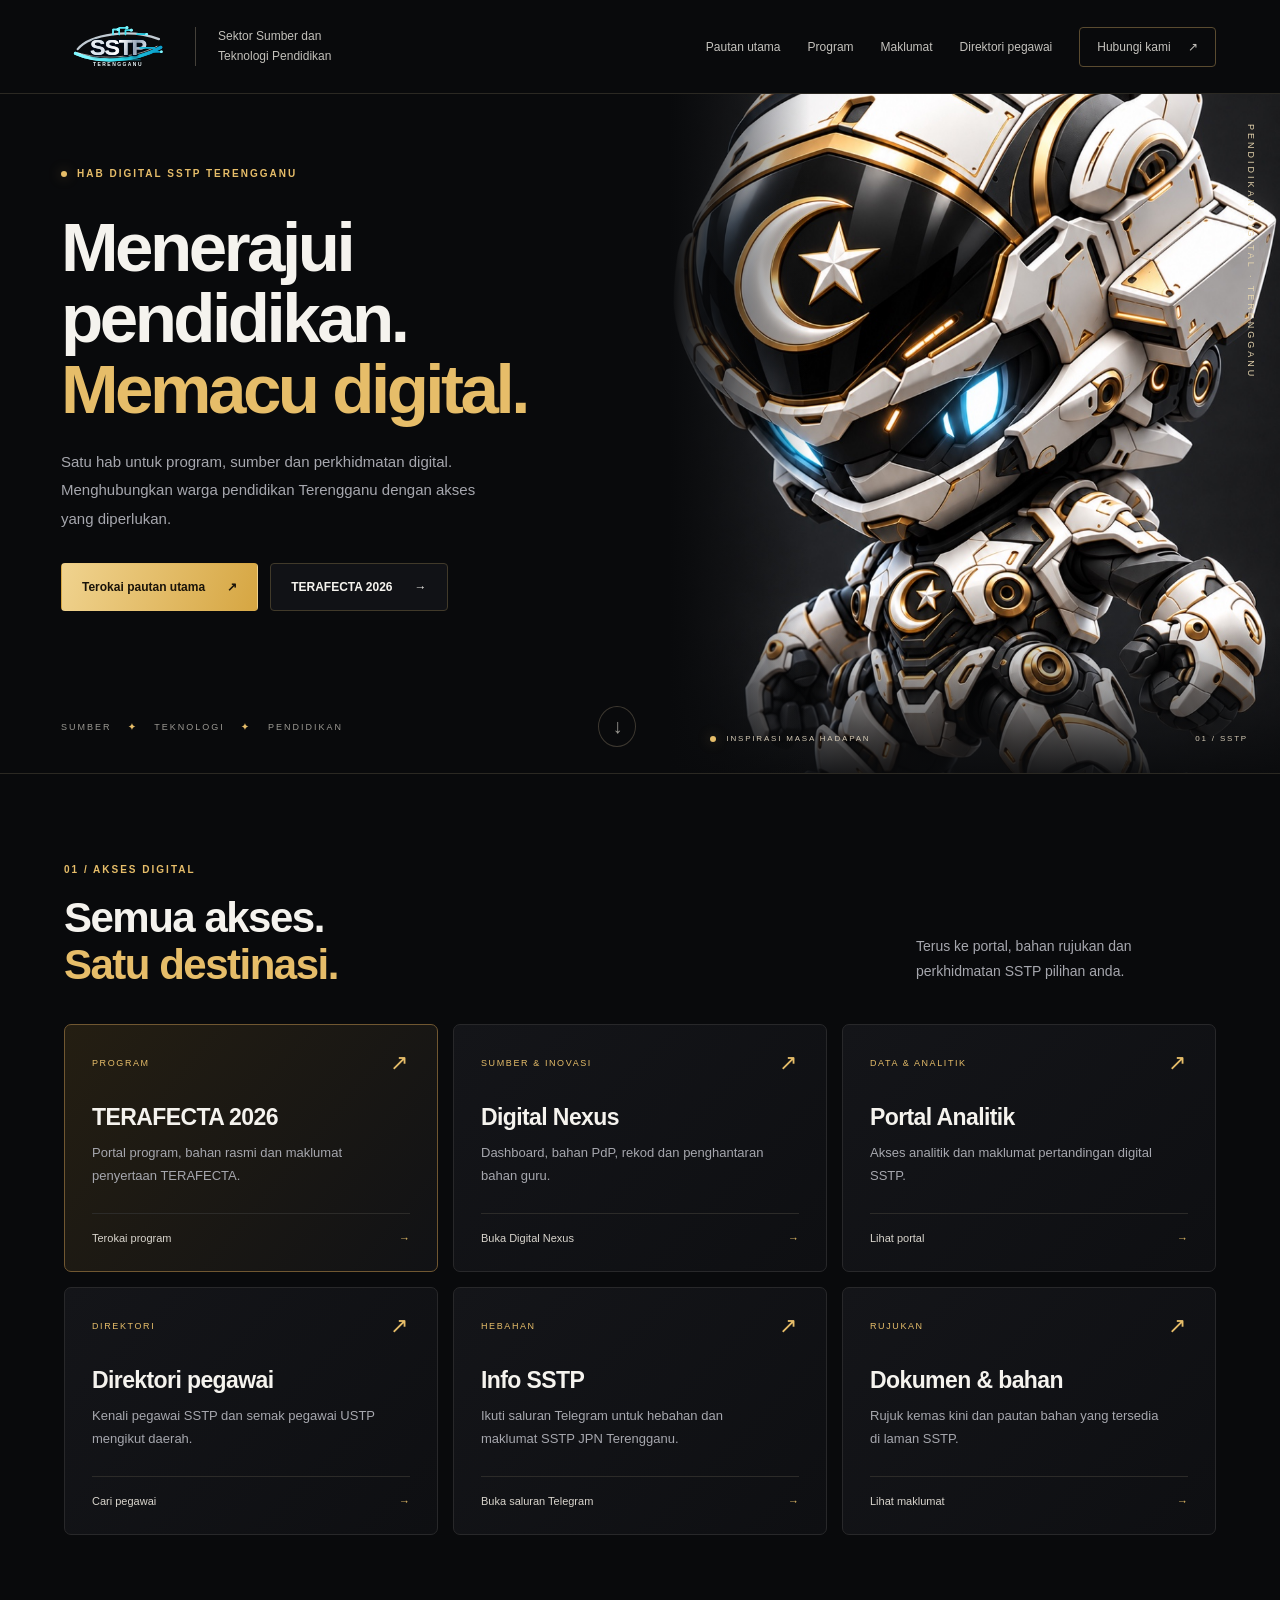
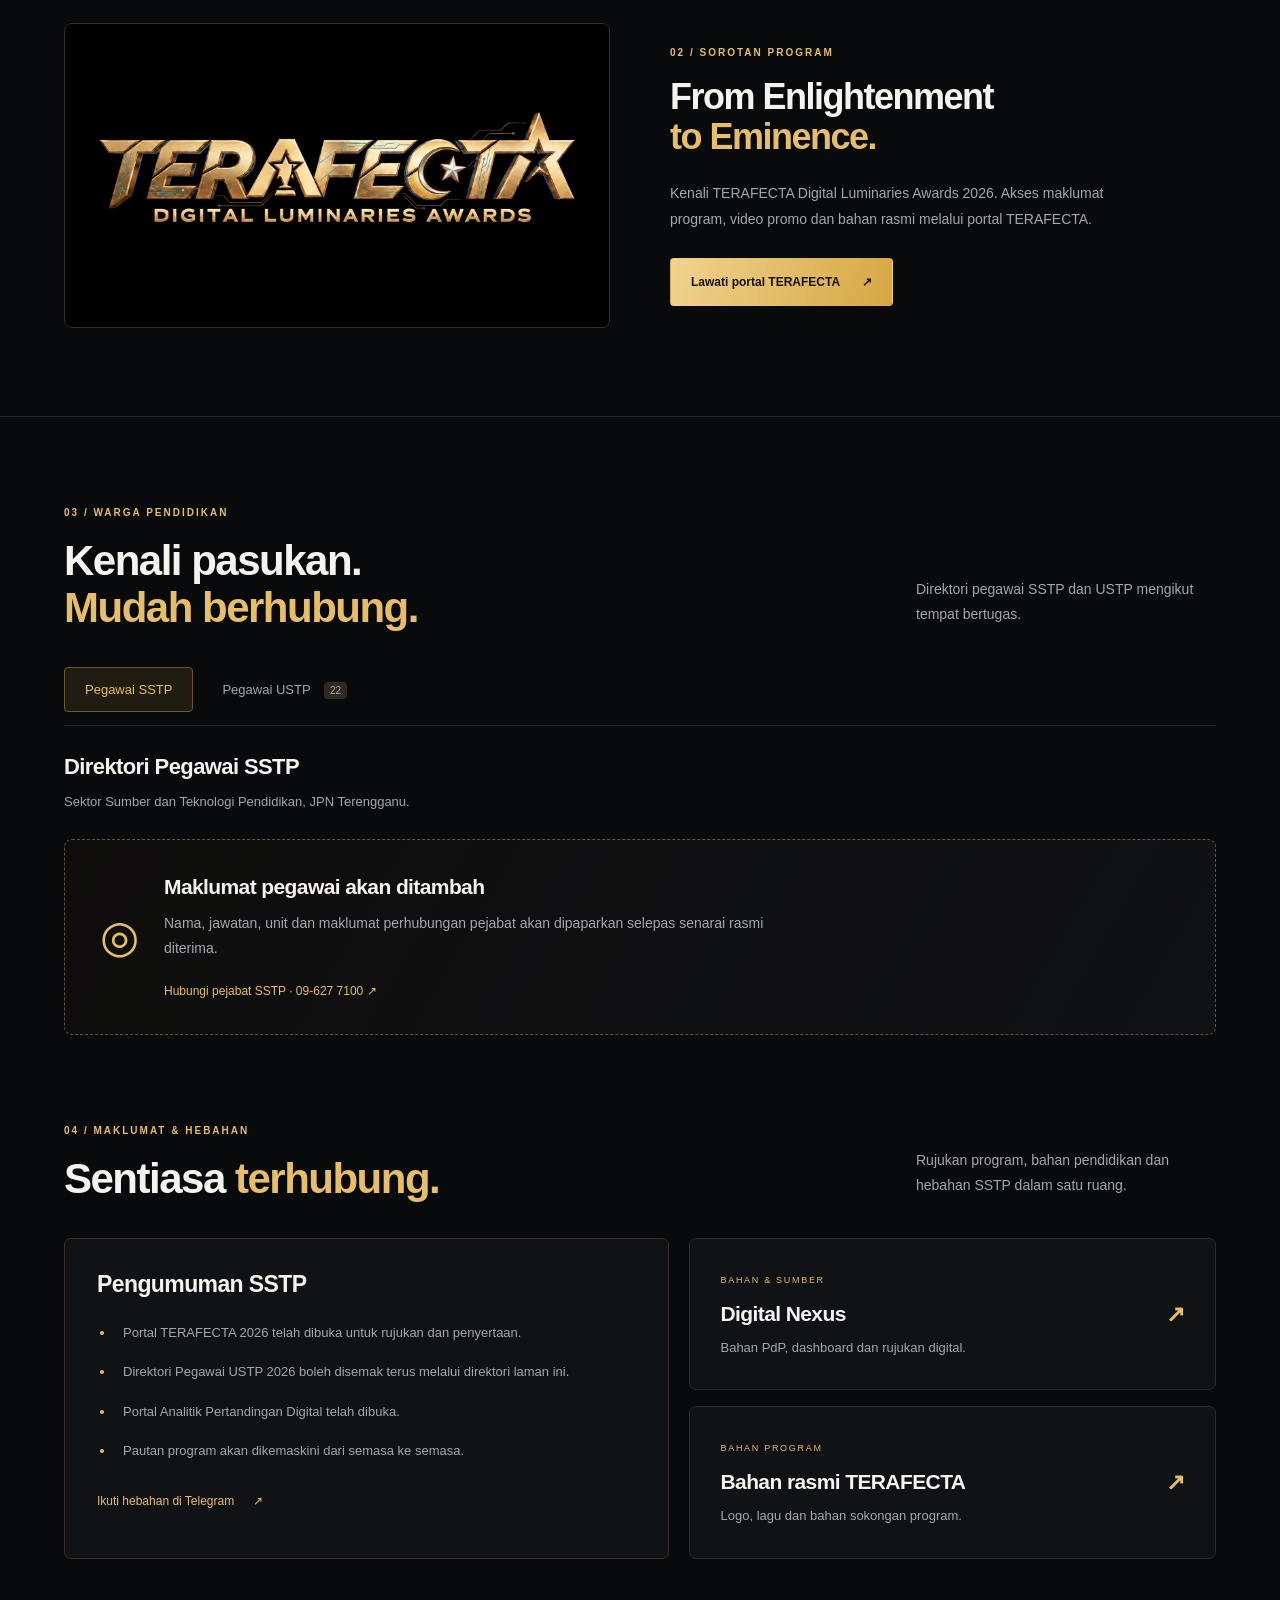
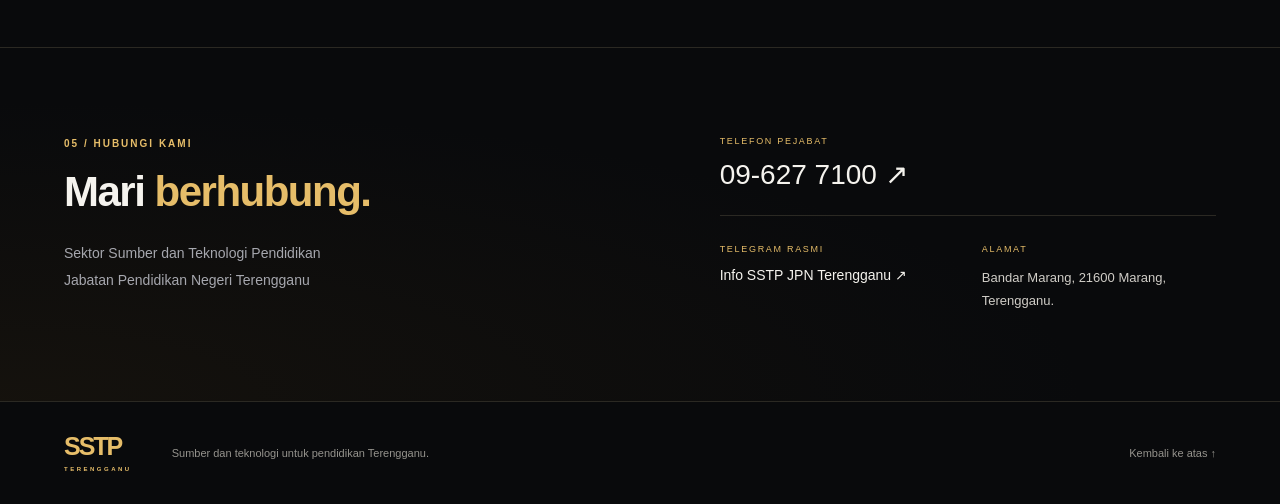
==== commit 9ce4e52e: "Redesign SSTP portal in black and gold with SSTP and USTP directories" ====
--- a/index.html
+++ b/index.html
@@ -1,1204 +1,22 @@
 <!doctype html>
 <html lang="ms">
-  <head>
-    <meta charset="utf-8">
-    <meta name="viewport" content="width=device-width, initial-scale=1">
-    <title>SSTP Terengganu</title>
-    <meta name="description" content="Hab rasmi SSTP Terengganu untuk portal, hebahan, program dan pautan perkhidmatan digital.">
-    <meta property="og:title" content="SSTP Terengganu">
-    <meta property="og:description" content="Hab rasmi SSTP Terengganu untuk portal, hebahan, program dan pautan perkhidmatan digital.">
-    <meta property="og:type" content="website">
-    <meta property="og:image" content="assets/hero-sstp-terengganu.png">
-    <link rel="preconnect" href="https://fonts.googleapis.com">
-    <link rel="preconnect" href="https://fonts.gstatic.com" crossorigin>
-    <link href="https://fonts.googleapis.com/css2?family=Inter:wght@400;500;600;700;800;900&family=Space+Grotesk:wght@500;600;700&display=swap" rel="stylesheet">
-    <style>
-      :root {
-        color-scheme: dark;
-        --ink: #eff9fb;
-        --muted: rgba(236, 250, 252, 0.72);
-        --line: rgba(103, 220, 200, 0.18);
-        --paper: rgba(255, 255, 255, 0.065);
-        --mist: #07111f;
-        --navy: #07111f;
-        --teal: #67dcc8;
-        --green: #3f9d54;
-        --gold: #c58a1c;
-        --rose: #a33d4f;
-        --blue: #4ea8ff;
-        --violet: #8f7cff;
-        --cyan: #67dcc8;
-        --deep: #091321;
-        font-family: Inter, ui-sans-serif, system-ui, -apple-system, BlinkMacSystemFont, "Segoe UI", sans-serif;
-        background: #07111f;
-        color: var(--ink);
-      }
-
-      * {
-        box-sizing: border-box;
-      }
-
-      html {
-        scroll-behavior: smooth;
-      }
-
-      body {
-        margin: 0;
-        min-width: 320px;
-        background:
-          radial-gradient(circle at 12% 10%, rgba(78, 168, 255, 0.18), transparent 28rem),
-          radial-gradient(circle at 86% 4%, rgba(103, 220, 200, 0.16), transparent 30rem),
-          linear-gradient(rgba(103, 220, 200, 0.045) 1px, transparent 1px),
-          linear-gradient(90deg, rgba(103, 220, 200, 0.035) 1px, transparent 1px),
-          #07111f;
-        background-size: 72px 72px;
-      }
-
-      a {
-        color: inherit;
-        text-decoration: none;
-      }
-
-      .topbar {
-        position: fixed;
-        z-index: 20;
-        top: 0;
-        left: 0;
-        right: 0;
-        border-bottom: 1px solid rgba(103, 220, 200, 0.24);
-        background: rgba(7, 17, 31, 0.78);
-        color: #ffffff;
-        backdrop-filter: blur(14px);
-      }
-
-      .nav {
-        width: min(1160px, calc(100% - 32px));
-        height: 68px;
-        margin: 0 auto;
-        display: flex;
-        align-items: center;
-        justify-content: space-between;
-        gap: 20px;
-      }
-
-      .brand {
-        display: inline-flex;
-        align-items: center;
-        gap: 12px;
-        min-width: 0;
-        font-weight: 800;
-      }
-
-      .mark {
-        width: 132px;
-        height: 48px;
-        display: grid;
-        place-items: center;
-        border: 1px solid rgba(103, 220, 200, 0.28);
-        border-radius: 8px;
-        background: linear-gradient(135deg, rgba(255, 255, 255, 0.12), rgba(103, 220, 200, 0.06));
-        overflow: hidden;
-        box-shadow: 0 16px 34px rgba(0, 0, 0, 0.22);
-      }
-
-      .mark img {
-        width: 124px;
-        height: auto;
-        display: block;
-        object-fit: contain;
-      }
-
-      .brand-copy {
-        display: grid;
-        gap: 2px;
-        min-width: 0;
-      }
-
-      .brand-copy strong {
-        color: #ffffff;
-        font-family: "Space Grotesk", Inter, sans-serif;
-        font-size: 1rem;
-        line-height: 1.12;
-        white-space: nowrap;
-      }
-
-      .brand-copy small {
-        color: rgba(255, 255, 255, 0.72);
-        font-size: 0.8rem;
-        line-height: 1.15;
-        font-weight: 700;
-      }
-
-      .brand-copy strong,
-      .brand-copy small {
-        overflow: hidden;
-        text-overflow: ellipsis;
-      }
-
-      .navlinks {
-        display: flex;
-        align-items: center;
-        gap: 8px;
-        color: rgba(255, 255, 255, 0.88);
-        font-size: 0.94rem;
-      }
-
-      .navlinks a {
-        padding: 10px 12px;
-        border-radius: 8px;
-      }
-
-      .navlinks a:hover {
-        background: rgba(103, 220, 200, 0.14);
-      }
-
-      .hero {
-        position: relative;
-        min-height: 88svh;
-        display: grid;
-        align-items: center;
-        overflow: hidden;
-        color: #ffffff;
-        background: #07111f;
-      }
-
-      .hero::before {
-        content: "";
-        position: absolute;
-        inset: 0;
-        background:
-          radial-gradient(circle at 78% 22%, rgba(103, 220, 200, 0.32), transparent 30%),
-          radial-gradient(circle at 30% 70%, rgba(78, 168, 255, 0.18), transparent 26%),
-          linear-gradient(90deg, rgba(6, 18, 33, 0.98) 0%, rgba(6, 18, 33, 0.78) 45%, rgba(6, 18, 33, 0.24) 80%),
-          url("assets/hero-sstp-terengganu.png") center / cover no-repeat;
-      }
-
-      .hero::after {
-        content: "";
-        position: absolute;
-        inset: 0;
-        background:
-          linear-gradient(rgba(103, 220, 200, 0.075) 1px, transparent 1px),
-          linear-gradient(90deg, rgba(103, 220, 200, 0.065) 1px, transparent 1px),
-          linear-gradient(180deg, transparent 78%, #0b1422 100%);
-        background-size: 70px 70px, 70px 70px, 100% 100%;
-      }
-
-      .hero-inner {
-        position: relative;
-        z-index: 2;
-        width: min(1160px, calc(100% - 32px));
-        margin: 0 auto;
-        display: grid;
-        gap: 34px;
-        grid-template-columns: minmax(0, 1fr) minmax(320px, 0.48fr);
-        padding: 128px 0 90px;
-      }
-
-      .hero-copy {
-        min-width: 0;
-      }
-
-      .eyebrow {
-        margin: 0 0 18px;
-        color: var(--cyan);
-        font-size: 0.84rem;
-        font-weight: 800;
-        letter-spacing: 0.1em;
-        text-transform: uppercase;
-      }
-
-      h1 {
-        max-width: 760px;
-        margin: 0;
-        font-family: "Space Grotesk", Inter, sans-serif;
-        font-weight: 700;
-        font-size: clamp(3rem, 8vw, 6.2rem);
-        line-height: 0.95;
-        letter-spacing: 0;
-      }
-
-      .lead {
-        max-width: 660px;
-        margin: 26px 0 0;
-        color: rgba(255, 255, 255, 0.9);
-        font-size: clamp(1.06rem, 2.4vw, 1.3rem);
-        line-height: 1.7;
-      }
-
-      .hero-panel {
-        align-self: end;
-        display: grid;
-        gap: 12px;
-        padding: 18px;
-        border: 1px solid rgba(103, 220, 200, 0.22);
-        border-radius: 8px;
-        background:
-          linear-gradient(180deg, rgba(255, 255, 255, 0.1), rgba(255, 255, 255, 0.04)),
-          rgba(8, 18, 32, 0.72);
-        box-shadow: 0 24px 60px rgba(0, 0, 0, 0.24);
-      }
-
-      .hero-panel-heading {
-        display: flex;
-        justify-content: space-between;
-        gap: 12px;
-        align-items: center;
-        padding: 0 2px 4px;
-        color: rgba(255, 255, 255, 0.72);
-        font-weight: 800;
-        font-size: 0.82rem;
-        letter-spacing: 0.08em;
-        text-transform: uppercase;
-      }
-
-      .hero-panel div {
-        display: grid;
-        gap: 4px;
-        padding: 16px;
-        border: 1px solid rgba(103, 220, 200, 0.14);
-        border-radius: 8px;
-        background: rgba(255, 255, 255, 0.055);
-      }
-
-      .hero-panel strong {
-        color: var(--cyan);
-        font-size: 1.7rem;
-        line-height: 1;
-      }
-
-      .hero-panel span {
-        color: rgba(255, 255, 255, 0.74);
-        line-height: 1.4;
-      }
-
-      .hero-actions {
-        display: flex;
-        flex-wrap: wrap;
-        gap: 12px;
-        margin-top: 34px;
-      }
-
-      .button {
-        display: inline-flex;
-        align-items: center;
-        justify-content: center;
-        min-height: 48px;
-        padding: 0 18px;
-        border-radius: 8px;
-        font-family: "Space Grotesk", Inter, sans-serif;
-        font-weight: 800;
-      }
-
-      .button.primary {
-        background: linear-gradient(135deg, #67dcc8, #ffffff);
-        color: #07111f;
-      }
-
-      .button.secondary {
-        border: 1px solid rgba(103, 220, 200, 0.42);
-        color: #ffffff;
-      }
-
-      .button.tertiary {
-        border: 1px solid rgba(255, 255, 255, 0.2);
-        background: rgba(255, 255, 255, 0.07);
-        color: #ffffff;
-      }
-
-      .mobile-quick {
-        display: none;
-      }
-
-      .section {
-        position: relative;
-        padding: 76px 0;
-        background:
-          linear-gradient(rgba(103, 220, 200, 0.04) 1px, transparent 1px),
-          linear-gradient(90deg, rgba(103, 220, 200, 0.032) 1px, transparent 1px),
-          #07111f;
-        background-size: 72px 72px;
-        color: #ffffff;
-      }
-
-      .section.alt {
-        position: relative;
-        background:
-          radial-gradient(circle at 78% 18%, rgba(103, 220, 200, 0.16), transparent 28%),
-          linear-gradient(rgba(103, 220, 200, 0.06) 1px, transparent 1px),
-          linear-gradient(90deg, rgba(103, 220, 200, 0.045) 1px, transparent 1px),
-          #07111f;
-        background-size: auto, 72px 72px, 72px 72px, auto;
-        color: #ffffff;
-      }
-
-      .section.alt::before {
-        content: "";
-        position: absolute;
-        inset: 0;
-        background:
-          linear-gradient(180deg, rgba(238, 245, 248, 0.08), transparent 20%),
-          linear-gradient(180deg, transparent 72%, rgba(7, 17, 31, 0.9));
-        pointer-events: none;
-      }
-
-      .section.digital-band {
-        background:
-          radial-gradient(circle at 12% 16%, rgba(78, 168, 255, 0.13), transparent 27%),
-          linear-gradient(rgba(103, 220, 200, 0.07) 1px, transparent 1px),
-          linear-gradient(90deg, rgba(103, 220, 200, 0.05) 1px, transparent 1px),
-          #0b1422;
-        background-size: auto, 72px 72px, 72px 72px, auto;
-        color: #ffffff;
-      }
-
-      .digital-band .section-note {
-        color: rgba(236, 250, 252, 0.72);
-      }
-
-      .wrap {
-        width: min(1160px, calc(100% - 32px));
-        margin: 0 auto;
-      }
-
-      .section-head {
-        display: flex;
-        align-items: end;
-        justify-content: space-between;
-        gap: 24px;
-        margin-bottom: 28px;
-      }
-
-      .section h2 {
-        margin: 0;
-        color: #ffffff;
-        font-family: "Space Grotesk", Inter, sans-serif;
-        font-weight: 700;
-        font-size: clamp(1.9rem, 4vw, 3rem);
-        line-height: 1.05;
-        letter-spacing: 0;
-      }
-
-      .section-note {
-        max-width: 520px;
-        margin: 0;
-        color: var(--muted);
-        line-height: 1.65;
-      }
-
-      .link-grid {
-        display: grid;
-        grid-template-columns: repeat(3, minmax(0, 1fr));
-        gap: 14px;
-      }
-
-      .link-card {
-        min-height: 236px;
-        display: flex;
-        flex-direction: column;
-        justify-content: space-between;
-        padding: 22px;
-        border: 1px solid rgba(103, 220, 200, 0.18);
-        border-radius: 8px;
-        background:
-          linear-gradient(180deg, rgba(255, 255, 255, 0.09), rgba(255, 255, 255, 0.04)),
-          rgba(255, 255, 255, 0.045);
-        box-shadow: 0 16px 36px rgba(0, 0, 0, 0.18);
-        transition: transform .18s ease, border-color .18s ease, background .18s ease;
-      }
-
-      .link-card:hover {
-        transform: translateY(-2px);
-        border-color: rgba(103, 220, 200, 0.5);
-      }
-
-      .link-card strong {
-        display: block;
-        margin-top: 16px;
-        font-family: "Space Grotesk", Inter, sans-serif;
-        font-size: 1.14rem;
-        line-height: 1.25;
-      }
-
-      .link-card p {
-        margin: 12px 0 0;
-        color: rgba(236, 250, 252, 0.68);
-        line-height: 1.55;
-      }
-
-      .link-card.featured {
-        grid-column: span 2;
-        min-height: 260px;
-        background:
-          radial-gradient(circle at 86% 18%, rgba(197, 138, 28, 0.28), transparent 30%),
-          linear-gradient(135deg, rgba(247, 201, 72, 0.2), rgba(255, 255, 255, 0.05)),
-          rgba(255, 255, 255, 0.055);
-        border-color: rgba(247, 201, 72, 0.32);
-      }
-
-      .link-card.featured strong {
-        font-size: clamp(1.5rem, 3vw, 2.25rem);
-        line-height: 1.05;
-      }
-
-      .card-meta {
-        display: inline-flex;
-        gap: 8px;
-        flex-wrap: wrap;
-        margin-top: 16px;
-      }
-
-      .mini-tag {
-        border: 1px solid rgba(255, 255, 255, 0.18);
-        border-radius: 999px;
-        padding: 7px 10px;
-        color: rgba(255, 255, 255, 0.82);
-        font-size: 0.8rem;
-        font-weight: 800;
-      }
-
-      .chip {
-        width: fit-content;
-        padding: 7px 10px;
-        border-radius: 999px;
-        color: #ffffff;
-        font-size: 0.76rem;
-        font-weight: 800;
-        text-transform: uppercase;
-      }
-
-      .chip.teal {
-        background: var(--teal);
-      }
-
-      .chip.green {
-        background: var(--green);
-      }
-
-      .chip.gold {
-        background: var(--gold);
-      }
-
-      .chip.rose {
-        background: var(--rose);
-      }
-
-      .chip.blue {
-        background: var(--blue);
-      }
-
-      .chip.violet {
-        background: var(--violet);
-      }
-
-      .directory-section {
-        position: relative;
-        overflow: hidden;
-      }
-
-      .directory-section::before {
-        content: "";
-        position: absolute;
-        inset: 0;
-        background:
-          radial-gradient(circle at 18% 12%, rgba(78, 168, 255, 0.16), transparent 26rem),
-          radial-gradient(circle at 86% 22%, rgba(103, 220, 200, 0.13), transparent 28rem);
-        pointer-events: none;
-      }
-
-      .directory-toolbar {
-        position: relative;
-        z-index: 1;
-        display: grid;
-        grid-template-columns: minmax(0, 1fr) auto;
-        gap: 14px;
-        align-items: center;
-        margin-bottom: 18px;
-      }
-
-      .directory-search {
-        min-height: 50px;
-        width: 100%;
-        border: 1px solid rgba(103, 220, 200, 0.24);
-        border-radius: 8px;
-        padding: 0 16px;
-        background: rgba(4, 12, 24, 0.72);
-        color: #ffffff;
-        font: inherit;
-        outline: none;
-      }
-
-      .directory-search:focus {
-        border-color: rgba(103, 220, 200, 0.72);
-        box-shadow: 0 0 0 4px rgba(103, 220, 200, 0.1);
-      }
-
-      .directory-count {
-        min-height: 50px;
-        display: inline-flex;
-        align-items: center;
-        border: 1px solid rgba(103, 220, 200, 0.18);
-        border-radius: 8px;
-        padding: 0 16px;
-        color: rgba(236, 250, 252, 0.78);
-        background: rgba(255, 255, 255, 0.055);
-        white-space: nowrap;
-        font-weight: 800;
-      }
-
-      .district-list {
-        position: relative;
-        z-index: 1;
-        display: grid;
-        gap: 22px;
-      }
-
-      .district-group {
-        display: grid;
-        gap: 12px;
-      }
-
-      .district-heading {
-        display: flex;
-        align-items: center;
-        justify-content: space-between;
-        gap: 12px;
-        border: 1px solid rgba(103, 220, 200, 0.2);
-        border-radius: 8px;
-        padding: 14px 16px;
-        background: linear-gradient(135deg, rgba(103, 220, 200, 0.14), rgba(255, 255, 255, 0.04));
-      }
-
-      .district-heading span {
-        font-family: "Space Grotesk", Inter, sans-serif;
-        color: #ffffff;
-        font-size: 1.22rem;
-        font-weight: 800;
-      }
-
-      .district-heading b {
-        border-radius: 999px;
-        padding: 7px 10px;
-        background: rgba(255, 255, 255, 0.08);
-        color: rgba(236, 250, 252, 0.82);
-        font-size: 0.82rem;
-      }
-
-      .directory-grid {
-        position: relative;
-        z-index: 1;
-        display: grid;
-        grid-template-columns: repeat(3, minmax(0, 1fr));
-        gap: 14px;
-      }
-
-      .officer-card {
-        min-height: 230px;
-        display: grid;
-        align-content: space-between;
-        gap: 18px;
-        border: 1px solid rgba(103, 220, 200, 0.18);
-        border-radius: 8px;
-        padding: 20px;
-        background:
-          linear-gradient(145deg, rgba(255, 255, 255, 0.09), rgba(255, 255, 255, 0.035)),
-          rgba(8, 18, 32, 0.72);
-        box-shadow: 0 18px 46px rgba(0, 0, 0, 0.18);
-      }
-
-      .officer-card.is-placeholder {
-        border-style: dashed;
-        background: rgba(255, 255, 255, 0.035);
-      }
-
-      .officer-top {
-        display: flex;
-        justify-content: flex-start;
-        gap: 12px;
-        align-items: flex-start;
-      }
-
-      .officer-no {
-        width: 36px;
-        height: 36px;
-        display: grid;
-        place-items: center;
-        border-radius: 8px;
-        background: rgba(103, 220, 200, 0.14);
-        color: var(--cyan);
-        font-weight: 900;
-        flex: 0 0 auto;
-      }
-
-      .officer-card h3 {
-        margin: 0;
-        font-family: "Space Grotesk", Inter, sans-serif;
-        font-size: 1.18rem;
-        line-height: 1.25;
-      }
-
-      .officer-card p {
-        margin: 10px 0 0;
-        color: rgba(236, 250, 252, 0.7);
-        line-height: 1.5;
-      }
-
-      .pkg-name {
-        display: block;
-        color: var(--cyan);
-        margin-bottom: 6px;
-        font-weight: 900;
-      }
-
-      .pkg-address {
-        display: block;
-      }
-
-      .officer-contact {
-        display: flex;
-        gap: 8px;
-        flex-wrap: wrap;
-      }
-
-      .officer-contact span,
-      .officer-contact a {
-        border-radius: 999px;
-        padding: 8px 10px;
-        background: rgba(255, 255, 255, 0.07);
-        color: rgba(255, 255, 255, 0.88);
-        font-size: 0.86rem;
-        font-weight: 800;
-      }
-
-      .empty-state {
-        display: none;
-        position: relative;
-        z-index: 1;
-        margin-top: 14px;
-        border: 1px dashed rgba(103, 220, 200, 0.3);
-        border-radius: 8px;
-        padding: 18px;
-        color: rgba(236, 250, 252, 0.76);
-        background: rgba(255, 255, 255, 0.04);
-      }
-
-      .feature {
-        position: relative;
-        z-index: 1;
-        display: grid;
-        grid-template-columns: 0.95fr 1.05fr;
-        gap: 34px;
-        align-items: center;
-      }
-
-      .feature-media {
-        min-height: 360px;
-        border-radius: 8px;
-        border: 1px solid rgba(103, 220, 200, 0.26);
-        background:
-          linear-gradient(180deg, rgba(7, 17, 31, 0.04), rgba(7, 17, 31, 0.28)),
-          url("assets/hero-sstp-terengganu.png") center / cover no-repeat;
-        box-shadow:
-          0 26px 70px rgba(0, 0, 0, 0.28),
-          0 0 0 1px rgba(255, 255, 255, 0.05) inset;
-        overflow: hidden;
-      }
-
-      .feature-copy {
-        padding: 28px;
-        border: 1px solid rgba(103, 220, 200, 0.18);
-        border-radius: 8px;
-        background:
-          linear-gradient(145deg, rgba(255, 255, 255, 0.1), rgba(255, 255, 255, 0.035)),
-          rgba(8, 18, 32, 0.58);
-        box-shadow: 0 24px 60px rgba(0, 0, 0, 0.22);
-      }
-
-      .feature-copy p {
-        color: rgba(236, 250, 252, 0.76);
-        font-size: 1.06rem;
-        line-height: 1.75;
-      }
-
-      .feature-copy {
-        position: relative;
-      }
-
-      .feature-copy::before {
-        content: "";
-        display: block;
-        width: 72px;
-        height: 4px;
-        margin-bottom: 22px;
-        border-radius: 999px;
-        background: var(--cyan);
-      }
-
-      .stats {
-        display: grid;
-        grid-template-columns: repeat(3, minmax(0, 1fr));
-        gap: 12px;
-        margin-top: 28px;
-      }
-
-      .stat {
-        padding: 18px;
-        border-left: 4px solid var(--cyan);
-        background:
-          linear-gradient(180deg, rgba(103, 220, 200, 0.12), rgba(255, 255, 255, 0.04)),
-          rgba(255, 255, 255, 0.055);
-        box-shadow: 0 0 0 1px rgba(103, 220, 200, 0.1) inset;
-      }
-
-      .stat b {
-        display: block;
-        font-size: 1.7rem;
-        color: var(--cyan);
-      }
-
-      .stat span {
-        color: rgba(236, 250, 252, 0.72);
-        font-size: 0.92rem;
-      }
-
-      #kemaskini {
-        background:
-          radial-gradient(circle at 16% 16%, rgba(103, 220, 200, 0.13), transparent 28%),
-          linear-gradient(rgba(103, 220, 200, 0.045) 1px, transparent 1px),
-          linear-gradient(90deg, rgba(103, 220, 200, 0.038) 1px, transparent 1px),
-          #07111f;
-        background-size: auto, 72px 72px, 72px 72px, auto;
-      }
-
-      .notice {
-        display: grid;
-        grid-template-columns: 1fr auto;
-        gap: 20px;
-        align-items: center;
-        padding: 26px;
-        border-radius: 8px;
-        border: 1px solid rgba(103, 220, 200, 0.22);
-        background:
-          radial-gradient(circle at 90% 18%, rgba(103, 220, 200, 0.16), transparent 30%),
-          linear-gradient(135deg, rgba(103, 220, 200, 0.16), transparent 38%),
-          rgba(8, 18, 32, 0.88);
-        color: #ffffff;
-        box-shadow: 0 26px 70px rgba(0, 0, 0, 0.28);
-      }
-
-      .notice h2 {
-        color: #ffffff;
-      }
-
-      .notice p {
-        max-width: 720px;
-        margin: 12px 0 0;
-        color: rgba(255, 255, 255, 0.78);
-        line-height: 1.65;
-      }
-
-      .announcement-list {
-        display: grid;
-        gap: 10px;
-        margin: 0;
-        padding: 0;
-        list-style: none;
-      }
-
-      .announcement-list li {
-        display: flex;
-        gap: 10px;
-        align-items: flex-start;
-        color: rgba(255, 255, 255, 0.82);
-        line-height: 1.55;
-      }
-
-      .announcement-list li::before {
-        content: "";
-        width: 8px;
-        height: 8px;
-        margin-top: 8px;
-        border-radius: 50%;
-        background: #a8f1e6;
-        flex: 0 0 auto;
-      }
-
-      footer {
-        padding: 64px 0 34px;
-        border-top: 1px solid rgba(103, 220, 200, 0.18);
-        background:
-          linear-gradient(rgba(103, 220, 200, 0.04) 1px, transparent 1px),
-          linear-gradient(90deg, rgba(103, 220, 200, 0.035) 1px, transparent 1px),
-          #081321;
-        background-size: 72px 72px;
-        color: rgba(236, 250, 252, 0.7);
-      }
-
-      .contact-grid {
-        display: grid;
-        grid-template-columns: 0.9fr 1.1fr;
-        gap: 24px;
-        align-items: stretch;
-        margin-bottom: 34px;
-      }
-
-      .contact-card {
-        padding: 28px;
-        border: 1px solid rgba(103, 220, 200, 0.18);
-        border-radius: 8px;
-        background:
-          linear-gradient(145deg, rgba(255, 255, 255, 0.09), rgba(255, 255, 255, 0.035)),
-          rgba(255, 255, 255, 0.045);
-      }
-
-      .contact-card h2 {
-        margin: 0 0 18px;
-        color: #ffffff;
-        font-family: "Space Grotesk", Inter, sans-serif;
-        font-weight: 700;
-        font-size: clamp(1.8rem, 4vw, 2.6rem);
-        line-height: 1.05;
-      }
-
-      .contact-list {
-        display: grid;
-        gap: 16px;
-        margin: 0;
-      }
-
-      .contact-item {
-        display: grid;
-        grid-template-columns: 90px 1fr;
-        gap: 16px;
-        align-items: start;
-        padding-top: 16px;
-        border-top: 1px solid rgba(103, 220, 200, 0.14);
-      }
-
-      .contact-item:first-child {
-        border-top: 0;
-        padding-top: 0;
-      }
-
-      .contact-item dt {
-        color: var(--cyan);
-        font-weight: 800;
-      }
-
-      .contact-item dd {
-        margin: 0;
-        color: rgba(236, 250, 252, 0.72);
-        line-height: 1.6;
-      }
-
-      .contact-item a {
-        color: #ffffff;
-        font-weight: 800;
-      }
-
-      .map-card {
-        min-height: 360px;
-        overflow: hidden;
-        border: 1px solid rgba(103, 220, 200, 0.18);
-        border-radius: 8px;
-        background: rgba(255, 255, 255, 0.045);
-        box-shadow: 0 22px 60px rgba(0, 0, 0, 0.22);
-      }
-
-      .map-card iframe {
-        width: 100%;
-        height: 100%;
-        min-height: 360px;
-        border: 0;
-        display: block;
-      }
-
-      .foot {
-        display: flex;
-        justify-content: space-between;
-        gap: 18px;
-        flex-wrap: wrap;
-        font-size: 0.95rem;
-      }
-
-      @media (max-width: 920px) {
-        .navlinks {
-          display: none;
-        }
-
-        .hero {
-          min-height: 82svh;
-        }
-
-        .hero::before {
-          background:
-            linear-gradient(90deg, rgba(8, 31, 54, 0.92) 0%, rgba(8, 31, 54, 0.72) 56%, rgba(8, 31, 54, 0.25) 100%),
-            url("assets/hero-sstp-terengganu.png") center / cover no-repeat;
-        }
-
-        .hero-inner,
-        .section-head,
-        .notice,
-          .feature,
-          .contact-grid {
-          grid-template-columns: 1fr;
-          display: grid;
-        }
-
-        .link-grid {
-          grid-template-columns: repeat(2, minmax(0, 1fr));
-        }
-
-        .link-card.featured {
-          grid-column: span 2;
-        }
-
-        .directory-grid {
-          grid-template-columns: repeat(2, minmax(0, 1fr));
-        }
-
-        .hero-panel {
-          align-self: start;
-          max-width: 520px;
-        }
-      }
-
-      @media (max-width: 620px) {
-        .nav {
-          width: min(100% - 24px, 1160px);
-          height: 62px;
-        }
-
-        .mark {
-          width: 38px;
-          height: 38px;
-        }
-
-        .brand-copy strong {
-          max-width: min(58vw, 260px);
-          font-size: 0.86rem;
-          white-space: normal;
-        }
-
-        .brand-copy small {
-          display: none;
-        }
-
-        .mark {
-          width: 112px;
-          height: 44px;
-        }
-
-        .mark img {
-          width: 106px;
-        }
-
-        .hero-inner,
-        .wrap {
-          width: min(100% - 24px, 1160px);
-        }
-
-        .hero-inner {
-          padding-top: 110px;
-        }
-
-        .section {
-          padding: 54px 0;
-        }
-
-        .link-grid,
-        .stats,
-        .directory-grid,
-        .district-heading,
-        .directory-toolbar,
-        .hero-panel {
-          grid-template-columns: 1fr;
-        }
-
-        .link-card.featured {
-          grid-column: auto;
-        }
-
-        .button {
-          width: 100%;
-        }
-
-        .mobile-quick {
-          position: sticky;
-          z-index: 12;
-          top: 62px;
-          display: grid;
-          grid-template-columns: 1fr 1fr;
-          gap: 10px;
-          padding: 12px;
-          border-bottom: 1px solid rgba(103, 220, 200, 0.18);
-          background: rgba(7, 17, 31, 0.92);
-          backdrop-filter: blur(12px);
-        }
-
-        .mobile-quick .button {
-          min-height: 46px;
-          border-radius: 8px;
-          font-size: 0.92rem;
-        }
-
-        .mobile-quick .button.primary {
-          background: linear-gradient(135deg, #67dcc8, #ffffff);
-          color: #07111f;
-        }
-
-        .mobile-quick .button.secondary {
-          border-color: rgba(103, 220, 200, 0.3);
-          background: rgba(255, 255, 255, 0.07);
-          color: #ffffff;
-        }
-
-        .feature-media {
-          min-height: 260px;
-        }
-
-        .contact-card {
-          padding: 22px;
-        }
-
-        .contact-item {
-          grid-template-columns: 1fr;
-          gap: 4px;
-        }
-      }
-    </style>
-  </head>
-  <body>
-    <header class="topbar">
-      <nav class="nav" aria-label="Navigasi utama">
-        <a class="brand" href="#utama" aria-label="Sektor Sumber dan Teknologi Pendidikan JPN Terengganu">
-          <span class="mark" aria-hidden="true"><img src="assets/logo-sstp-terengganu.svg" alt=""></span>
-          <span class="brand-copy"><strong>Sektor Sumber dan Teknologi Pendidikan</strong><small>JPN Terengganu</small></span>
-        </a>
-        <div class="navlinks">
-          <a href="#pautan">Pautan</a>
-          <a href="https://terafecta-2026.sstp-terengganu.net" target="_blank" rel="noreferrer">TERAFECTA</a>
-          <a href="https://digitalnexus.sstp-terengganu.net" target="_blank" rel="noreferrer">Digital Nexus</a>
-          <a href="#peranan">Peranan</a>
-          <a href="#kemaskini">Kemaskini</a>
-          <a href="#hubungi">Hubungi</a>
-        </div>
-      </nav>
-    </header>
-
-    <main id="utama">
-      <section class="hero" aria-label="SSTP Terengganu">
-        <div class="hero-inner">
-          <div class="hero-copy">
-            <p class="eyebrow">Hab Digital Rasmi</p>
-            <h1>SSTP Terengganu</h1>
-            <p class="lead">Pintu masuk rasmi untuk portal, dashboard, program, dokumen dan perkhidmatan digital SSTP Terengganu. Satu alamat untuk akses pantas warga pendidikan negeri.</p>
-            <div class="hero-actions">
-              <a class="button primary" href="https://terafecta-2026.sstp-terengganu.net" target="_blank" rel="noreferrer">TERAFECTA 2026</a>
-              <a class="button secondary" href="https://digitalnexus.sstp-terengganu.net" target="_blank" rel="noreferrer">Digital Nexus</a>
-              <a class="button tertiary" href="https://portal.sstp-terengganu.net" target="_blank" rel="noreferrer">Portal Analitik</a>
-            </div>
-          </div>
-          <div class="hero-panel" aria-label="Ringkasan akses digital SSTP">
-            <span class="hero-panel-heading">Akses utama <span>2026</span></span>
-            <div>
-              <strong>01</strong>
-              <span>TERAFECTA 2026, program, penyertaan dan hebahan rasmi.</span>
-            </div>
-            <div>
-              <strong>02</strong>
-              <span>Dashboard, analitik, rekod dan pautan perkhidmatan digital.</span>
-            </div>
-            <div>
-              <strong>03</strong>
-              <span>Dokumen kerja dan senarai pegawai untuk rujukan pantas.</span>
-            </div>
-          </div>
-        </div>
-      </section>
-
-      <div class="mobile-quick" aria-label="Akses pantas mobile">
-        <a class="button primary" href="https://terafecta-2026.sstp-terengganu.net" target="_blank" rel="noreferrer">TERAFECTA</a>
-        <a class="button secondary" href="#pautan">Semua Pautan</a>
-      </div>
-
-      <section class="section digital-band" id="pautan">
-        <div class="wrap">
-          <div class="section-head">
-            <h2>Pautan Utama SSTP</h2>
-            <p class="section-note">Akses rasmi untuk program, dashboard, rekod, hebahan dan dokumen kerja SSTP Terengganu.</p>
-          </div>
-
-          <div class="link-grid">
-            <a class="link-card featured" href="https://terafecta-2026.sstp-terengganu.net" target="_blank" rel="noreferrer">
-              <span class="chip gold">Program Utama</span>
-              <div>
-                <strong>TERAFECTA 2026</strong>
-                <p>Portal penyertaan TERAFECTA 60 Seconds Promo Video Challenge 2026, termasuk syarat pertandingan, bahan rasmi dan borang penghantaran video.</p>
-                <span class="card-meta">
-                  <span class="mini-tag">Penyertaan</span>
-                  <span class="mini-tag">Poster</span>
-                  <span class="mini-tag">Bahan rasmi</span>
-                </span>
-              </div>
-            </a>
-
-            <a class="link-card" href="https://digitalnexus.sstp-terengganu.net" target="_blank" rel="noreferrer">
-              <span class="chip teal">Baharu</span>
-              <div>
-                <strong>TIWIKRAMA Digital Nexus</strong>
-                <p>Pusat rujukan digital negeri untuk dashboard, bahan PdP, rekod dan penghantaran bahan guru.</p>
-              </div>
-            </a>
-
-            <a class="link-card" href="https://portal.sstp-terengganu.net" target="_blank" rel="noreferrer">
-              <span class="chip green">Aktif</span>
-              <div>
-                <strong>Portal Analitik Pertandingan</strong>
-                <p>Akses portal analitik dan maklumat pertandingan SSTP.</p>
-              </div>
-            </a>
-
-            <a class="link-card" href="#pegawai">
-              <span class="chip blue">Direktori</span>
-              <div>
-                <strong>Senarai Pegawai USTP 2026</strong>
-                <p>Paparan kemas terus di laman ini untuk semakan nama pegawai, lokasi bertugas dan telefon pejabat.</p>
-              </div>
-            </a>
-
-            <a class="link-card" href="#kemaskini">
-              <span class="chip violet">Hub</span>
-              <div>
-                <strong>Hebahan Program</strong>
-                <p>Ruang rujukan untuk pautan hebahan, jadual dan maklumat program rasmi.</p>
-              </div>
-            </a>
-
-            <a class="link-card" href="#kemaskini">
-              <span class="chip rose">Info</span>
-              <div>
-                <strong>Dokumen dan Bahan</strong>
-                <p>Tempat untuk pautan dokumen, panduan, galeri dan bahan rujukan SSTP.</p>
-              </div>
-            </a>
-          </div>
-        </div>
-      </section>
-
-      <section class="section directory-section" id="pegawai">
-        <div class="wrap">
-          <div class="section-head">
-            <h2>Senarai Pegawai USTP 2026</h2>
-            <p class="section-note">Direktori ringkas pegawai USTP PPD Negeri Terengganu. Paparan ini disusun mengikut daerah dan menonjolkan nama PKG, lokasi serta telefon pejabat.</p>
-          </div>
-
-          <div class="directory-toolbar">
-            <input class="directory-search" id="officerSearch" type="search" placeholder="Cari nama, daerah atau nama PKG" aria-label="Cari pegawai USTP">
-            <div class="directory-count"><span id="officerCount">22</span> rekod</div>
-          </div>
-
-          <div class="district-list" id="officerGrid">
+<head><meta charset="utf-8"><meta name="viewport" content="width=device-width,initial-scale=1"><title>SSTP Terengganu | Hab Digital Pendidikan</title><meta property="og:image" content="assets/robot.jpeg"><meta name="description" content="Hab digital SSTP Terengganu untuk portal, program, dokumen dan perkhidmatan pendidikan."><link rel="stylesheet" href="style.css"></head>
+<body>
+<header><a class="brand" href="#utama" aria-label="SSTP Terengganu, laman utama"><img class="official-logo" src="assets/logo-sstp-terengganu.svg" alt="SSTP Terengganu"><span class="brand-description">Sektor Sumber dan<br>Teknologi Pendidikan</span></a><button class="menu" aria-expanded="false" aria-controls="navigation">Menu <span>☰</span></button><nav id="navigation" aria-label="Navigasi utama"><a href="#pautan">Pautan utama</a><a href="#program">Program</a><a href="#kemaskini">Maklumat</a><a href="#pegawai">Direktori pegawai</a><a class="nav-contact" href="#hubungi">Hubungi kami <span>↗</span></a></nav></header>
+<main><section class="hero" id="utama"><div class="hero-copy"><div class="eyebrow"><span class="signal"></span> HAB DIGITAL SSTP TERENGGANU</div><h1>Menerajui<br>pendidikan.<br><span>Memacu digital.</span></h1><p>Satu hab untuk program, sumber dan perkhidmatan digital. Menghubungkan warga pendidikan Terengganu dengan akses yang diperlukan.</p><div class="actions"><a class="button primary" href="#pautan">Terokai pautan utama <span>↗</span></a><a class="button secondary" href="#program">TERAFECTA 2026 <span>→</span></a></div><div class="hero-bottom"><span>SUMBER <b>✦</b> TEKNOLOGI <b>✦</b> PENDIDIKAN</span><a href="#pautan" aria-label="Tatal ke pautan utama">↓</a></div></div><div class="hero-visual"><span class="vertical-label">PENDIDIKAN DIGITAL · TERENGGANU</span><img src="assets/robot.jpeg" alt="Robot futuristik putih dan emas dengan lambang bulan dan bintang"><div class="image-caption"><span class="signal"></span> INSPIRASI MASA HADAPAN <span>01 / SSTP</span></div></div></section>
+<section id="pautan" class="section"><div class="section-head"><div><div class="eyebrow">01 / AKSES DIGITAL</div><h2>Semua akses.<br><span>Satu destinasi.</span></h2></div><p>Terus ke portal, bahan rujukan dan perkhidmatan SSTP pilihan anda.</p></div><div class="portal-grid">
+<a class="portal featured" href="https://terafecta-2026.sstp-terengganu.net/"><span class="portal-top"><span>PROGRAM</span><span>↗</span></span><h3>TERAFECTA 2026</h3><p>Portal program, bahan rasmi dan maklumat penyertaan TERAFECTA.</p><span class="portal-foot">Terokai program <span>→</span></span></a>
+<a class="portal" href="https://digitalnexus.sstp-terengganu.net/"><span class="portal-top"><span>SUMBER & INOVASI</span><span>↗</span></span><h3>Digital Nexus</h3><p>Dashboard, bahan PdP, rekod dan penghantaran bahan guru.</p><span class="portal-foot">Buka Digital Nexus <span>→</span></span></a>
+<a class="portal" href="https://portal.sstp-terengganu.net/"><span class="portal-top"><span>DATA & ANALITIK</span><span>↗</span></span><h3>Portal Analitik</h3><p>Akses analitik dan maklumat pertandingan digital SSTP.</p><span class="portal-foot">Lihat portal <span>→</span></span></a>
+<a class="portal" href="#pegawai"><span class="portal-top"><span>DIREKTORI</span><span>↗</span></span><h3>Direktori pegawai</h3><p>Kenali pegawai SSTP dan semak pegawai USTP mengikut daerah.</p><span class="portal-foot">Cari pegawai <span>→</span></span></a>
+<a class="portal" href="https://t.me/sstpjpnt"><span class="portal-top"><span>HEBAHAN</span><span>↗</span></span><h3>Info SSTP</h3><p>Ikuti saluran Telegram untuk hebahan dan maklumat SSTP JPN Terengganu.</p><span class="portal-foot">Buka saluran Telegram <span>→</span></span></a>
+<a class="portal" href="#kemaskini"><span class="portal-top"><span>RUJUKAN</span><span>↗</span></span><h3>Dokumen & bahan</h3><p>Rujuk kemas kini dan pautan bahan yang tersedia di laman SSTP.</p><span class="portal-foot">Lihat maklumat <span>→</span></span></a>
+</div></section>
+<section id="program" class="program section"><div class="program-art"><img src="assets/terafecta.jpeg" alt="Logo TERAFECTA Digital Luminaries Awards"></div><div class="program-copy"><div class="eyebrow">02 / SOROTAN PROGRAM</div><h2>From Enlightenment<br><span>to Eminence.</span></h2><p>Kenali TERAFECTA Digital Luminaries Awards 2026. Akses maklumat program, video promo dan bahan rasmi melalui portal TERAFECTA.</p><a class="button primary" href="https://terafecta-2026.sstp-terengganu.net/">Lawati portal TERAFECTA <span>↗</span></a></div></section>
+<section id="pegawai" class="section directory-section"><div class="section-head"><div><div class="eyebrow">03 / WARGA PENDIDIKAN</div><h2>Kenali pasukan.<br><span>Mudah berhubung.</span></h2></div><p>Direktori pegawai SSTP dan USTP mengikut tempat bertugas.</p></div>
+<div class="directory-tabs" role="tablist" aria-label="Pilih direktori"><button id="sstpTab" role="tab" aria-selected="true" aria-controls="sstpPanel">Pegawai SSTP</button><button id="ustpTab" role="tab" aria-selected="false" aria-controls="ustpPanel" tabindex="-1">Pegawai USTP <span>22</span></button></div>
+<div id="sstpPanel" role="tabpanel" aria-labelledby="sstpTab"><div class="directory-intro"><h3>Direktori Pegawai SSTP</h3><p>Sektor Sumber dan Teknologi Pendidikan, JPN Terengganu.</p></div><div id="sstpGrid" class="directory-grid"></div><div id="sstpPending" class="pending-directory"><span class="pending-icon" aria-hidden="true">◎</span><div><h3>Maklumat pegawai akan ditambah</h3><p>Nama, jawatan, unit dan maklumat perhubungan pejabat akan dipaparkan selepas senarai rasmi diterima.</p><a href="tel:+6096277100">Hubungi pejabat SSTP · 09-627 7100 ↗</a></div></div></div>
+<div id="ustpPanel" role="tabpanel" aria-labelledby="ustpTab" hidden><div class="directory-intro"><h3>Direktori Pegawai USTP 2026</h3><p>Senarai sedia ada mengikut daerah dan PKG.</p></div><div class="directory-toolbar"><label class="search-label" for="officerSearch"><span>Cari pegawai atau PKG</span><input id="officerSearch" type="search" placeholder="Nama, daerah atau nama PKG…"></label><label for="districtFilter"><span>Daerah</span><select id="districtFilter"><option value="">Semua daerah</option></select></label><div class="directory-count" role="status" aria-live="polite"><strong id="officerCount">22</strong> rekod</div></div>          <div class="district-list" id="officerGrid">
             <section class="district-group" data-district="Kuala Terengganu">
               <div class="district-heading"><span>Kuala Terengganu</span><b>5 PKG</b></div>
               <div class="directory-grid">
@@ -1433,113 +251,6 @@
             </section>
           </div>
 
-          <div class="empty-state" id="officerEmpty">Tiada rekod sepadan. Cuba cari menggunakan nama, daerah atau nama PKG.</div>
-        </div>
-      </section>
-
-      <section class="section alt" id="peranan">
-        <div class="wrap feature">
-          <div class="feature-media" role="img" aria-label="Visual hab digital SSTP Terengganu"></div>
-          <div class="feature-copy">
-            <p class="eyebrow">Satu Domain, Banyak Akses</p>
-            <h2>Hab rasmi yang mudah dikembangkan.</h2>
-            <p>Halaman ini menghimpunkan akses penting SSTP dalam satu paparan yang kemas. Apabila ada program, dashboard atau dokumen baharu, pautan boleh ditambah terus tanpa mengubah struktur domain utama.</p>
-
-            <div class="stats" aria-label="Ringkasan fungsi laman">
-              <div class="stat">
-                <b>01</b>
-                <span>Program dan penyertaan</span>
-              </div>
-              <div class="stat">
-                <b>02</b>
-                <span>Dashboard dan analitik</span>
-              </div>
-              <div class="stat">
-                <b>03</b>
-                <span>Dokumen kerja rasmi</span>
-              </div>
-            </div>
-          </div>
-        </div>
-      </section>
-
-      <section class="section" id="kemaskini">
-        <div class="wrap">
-          <div class="notice">
-            <div>
-              <h2>Pengumuman Terkini</h2>
-              <ul class="announcement-list">
-                <li>Portal TERAFECTA 2026 telah dibuka untuk rujukan dan penyertaan.</li>
-                <li>Direktori Pegawai USTP 2026 kini boleh disemak terus dalam laman ini.</li>
-                <li>Portal Analitik Pertandingan Digital telah dibuka.</li>
-                <li>Pautan program akan dikemaskini dari semasa ke semasa.</li>
-              </ul>
-            </div>
-            <a class="button primary" href="https://terafecta-2026.sstp-terengganu.net" target="_blank" rel="noreferrer">Buka TERAFECTA</a>
-          </div>
-        </div>
-      </section>
-    </main>
-
-    <footer id="hubungi">
-      <div class="wrap contact-grid">
-        <div class="contact-card">
-          <p class="eyebrow">Hubungi Kami</p>
-          <h2>Sektor Sumber dan Teknologi Pendidikan</h2>
-          <dl class="contact-list">
-            <div class="contact-item">
-              <dt>Alamat</dt>
-              <dd>Sektor Sumber Teknologi Pendidikan, JPN Terengganu<br>Bandar Marang, 21600 Marang, Terengganu</dd>
-            </div>
-            <div class="contact-item">
-              <dt>Telefon</dt>
-              <dd><a href="tel:+6096277100">09-627 7100</a></dd>
-            </div>
-            <div class="contact-item">
-              <dt>Telegram</dt>
-              <dd><a href="https://t.me/sstpjpnt" target="_blank" rel="noreferrer">Info SSTP JPN Terengganu</a></dd>
-            </div>
-          </dl>
-        </div>
-        <div class="map-card">
-          <iframe
-            title="Peta lokasi SSTP JPN Terengganu"
-            loading="lazy"
-            referrerpolicy="no-referrer-when-downgrade"
-            src="https://www.google.com/maps?q=Sektor%20Sumber%20Teknologi%20Pendidikan%20JPN%20Terengganu%20Marang&output=embed"></iframe>
-        </div>
-      </div>
-      <div class="wrap foot">
-        <span>SSTP Terengganu</span>
-        <span>Hab digital rasmi untuk pautan dan perkhidmatan berkaitan.</span>
-      </div>
-    </footer>
-    <script>
-      const officerSearch = document.getElementById("officerSearch");
-      const officerCards = [...document.querySelectorAll(".officer-card")];
-      const districtGroups = [...document.querySelectorAll(".district-group")];
-      const officerCount = document.getElementById("officerCount");
-      const officerEmpty = document.getElementById("officerEmpty");
-
-      officerSearch?.addEventListener("input", () => {
-        const query = officerSearch.value.trim().toLowerCase();
-        let visible = 0;
-
-        officerCards.forEach((card) => {
-          const haystack = card.dataset.search || card.textContent.toLowerCase();
-          const match = !query || haystack.includes(query);
-          card.hidden = !match;
-          if (match) visible += 1;
-        });
-
-        districtGroups.forEach((group) => {
-          const groupCards = [...group.querySelectorAll(".officer-card")];
-          group.hidden = groupCards.every((card) => card.hidden);
-        });
-
-        officerCount.textContent = visible;
-        officerEmpty.style.display = visible ? "none" : "block";
-      });
-    </script>
-  </body>
-</html>
+<div class="empty-state" id="officerEmpty" hidden>Tiada rekod sepadan. Cuba nama, daerah atau PKG lain.</div></div></section>
+<section class="section information-section" id="kemaskini"><div class="section-head"><div><div class="eyebrow">04 / MAKLUMAT & HEBAHAN</div><h2>Sentiasa <span>terhubung.</span></h2></div><p>Rujukan program, bahan pendidikan dan hebahan SSTP dalam satu ruang.</p></div><div class="information-grid"><div class="announcements"><h3>Pengumuman SSTP</h3><ul><li>Portal TERAFECTA 2026 telah dibuka untuk rujukan dan penyertaan.</li><li>Direktori Pegawai USTP 2026 boleh disemak terus melalui direktori laman ini.</li><li>Portal Analitik Pertandingan Digital telah dibuka.</li><li>Pautan program akan dikemaskini dari semasa ke semasa.</li></ul><a class="text-link" href="https://t.me/sstpjpnt">Ikuti hebahan di Telegram <span>↗</span></a></div><div class="resource-links"><a href="https://digitalnexus.sstp-terengganu.net/"><div><span>BAHAN & SUMBER</span><h3>Digital Nexus</h3><p>Bahan PdP, dashboard dan rujukan digital.</p></div><b aria-hidden="true">↗</b></a><a href="https://terafecta-2026.sstp-terengganu.net/#resources"><div><span>BAHAN PROGRAM</span><h3>Bahan rasmi TERAFECTA</h3><p>Logo, lagu dan bahan sokongan program.</p></div><b aria-hidden="true">↗</b></a></div></div></section>
+<section id="hubungi" class="contact section"><div><div class="eyebrow">05 / HUBUNGI KAMI</div><h2>Mari <span>berhubung.</span></h2><p>Sektor Sumber dan Teknologi Pendidikan<br>Jabatan Pendidikan Negeri Terengganu</p></div><div class="contact-details"><a href="tel:+6096277100"><span>TELEFON PEJABAT</span><strong>09-627 7100 ↗</strong></a><a href="https://t.me/sstpjpnt"><span>TELEGRAM RASMI</span><strong>Info SSTP JPN Terengganu ↗</strong></a><div><span>ALAMAT</span><p>Bandar Marang, 21600 Marang,<br>Terengganu.</p></div></div></section></main><footer><a class="brand-mark" href="#utama">SSTP<span>TERENGGANU</span></a><p>Sumber dan teknologi untuk pendidikan Terengganu.</p><a href="#utama">Kembali ke atas ↑</a></footer><script src="content.js"></script><script src="script.js"></script></body></html>
--- a/style.css
+++ b/style.css
@@ -0,0 +1,4 @@
+:root{--bg:#090a0c;--panel:#111216;--gold:#e6bd69;--muted:#a6a7ae;--line:#2b2923;--white:#f5f3ee}*{box-sizing:border-box}html{scroll-behavior:smooth;scroll-padding-top:100px}body{margin:0;background:var(--bg);color:var(--white);font-family:Arial,Helvetica,sans-serif;-webkit-font-smoothing:antialiased}a{color:inherit;text-decoration:none}button{font:inherit}a:focus-visible,button:focus-visible{outline:2px solid var(--gold);outline-offset:6px}header{height:94px;max-width:1440px;margin:auto;padding:0 5%;display:flex;align-items:center;justify-content:space-between;border-bottom:1px solid var(--line)}.brand{display:flex;gap:23px;align-items:center}.brand-mark{font-size:32px;font-weight:900;letter-spacing:-2px;color:var(--gold);line-height:1}.brand-mark span{display:block;font-size:8px;letter-spacing:2.5px;margin-top:7px}.brand-description{border-left:1px solid #444039;padding-left:22px;font-size:12px;line-height:1.6;color:#c2c0ba}nav{display:flex;align-items:center;gap:27px;font-size:12px;color:#c4c2bd}nav a:hover{color:var(--gold)}.nav-contact{padding:12px 17px;border:1px solid #5a4b30;border-radius:4px}.nav-contact span{margin-left:14px}.menu{display:none}.hero{max-width:1440px;margin:auto;display:grid;grid-template-columns:1.1fr 1fr;min-height:680px;border-bottom:1px solid var(--line)}.hero-copy{padding:72px 0 0 9.1%;display:flex;flex-direction:column;align-items:flex-start;position:relative;z-index:1}.eyebrow{font-size:10px;font-weight:bold;letter-spacing:2px;color:var(--gold);display:flex;align-items:center;gap:10px;line-height:1.6}.signal{width:6px;height:6px;border-radius:50%;background:var(--gold);display:inline-block;box-shadow:0 0 13px #e6bd6966;flex-shrink:0}h1{font-size:clamp(44px,5.4vw,78px);font-weight:700;line-height:1.03;letter-spacing:-3.5px;margin:30px 0 22px}h1 span,h2 span{color:var(--gold)}.hero-copy>p{max-width:435px;color:var(--muted);font-size:15px;line-height:1.9;margin:0 24px 30px 0}.actions{display:flex;gap:12px;flex-wrap:wrap}.button{display:inline-flex;align-items:center;justify-content:space-between;gap:22px;padding:16px 20px;border-radius:4px;font-size:12px;font-weight:700;border:1px solid transparent;transition:background .2s,transform .2s}.button:hover{transform:translateY(-2px)}.primary{color:#191309;background:linear-gradient(110deg,#f0d38f,#d6a642)}.secondary{border-color:#413a2a;background:#111216}.secondary:hover{border-color:var(--gold)}.hero-bottom{width:100%;display:flex;justify-content:space-between;align-items:center;font-size:9px;letter-spacing:2px;color:#9a9892;margin-top:auto;padding:40px 34px 26px 0}.hero-bottom b{color:var(--gold);margin:0 12px}.hero-bottom>a{font-size:20px;letter-spacing:0;border:1px solid #3d3830;border-radius:50%;padding:8px 13px}.hero-visual{position:relative;overflow:hidden;min-width:0;background:#111215}.hero-visual>img{width:100%;height:100%;position:absolute;object-fit:cover;object-position:50% 37%}.hero-visual:after{content:'';position:absolute;inset:0;background:linear-gradient(90deg,var(--bg) 0%,transparent 23%),linear-gradient(0deg,#090a0ce8,transparent 22%)}.vertical-label{position:absolute;right:24px;top:30px;writing-mode:vertical-rl;z-index:1;font-size:9px;letter-spacing:3px;color:#e5d4ae}.image-caption{position:absolute;bottom:30px;left:40px;right:32px;z-index:1;display:flex;gap:10px;align-items:center;font-size:8px;letter-spacing:1.8px;color:#d3c9b5}.image-caption>span:last-child{margin-left:auto}.section{max-width:1440px;margin:auto;padding:88px 5%;scroll-margin-top:20px}.section-head{display:flex;justify-content:space-between;align-items:flex-end;margin-bottom:36px}h2{font-size:42px;line-height:1.12;letter-spacing:-1.5px;margin:16px 0 0}.section-head>p{max-width:300px;font-size:14px;line-height:1.8;color:var(--muted);margin:0 0 4px}.portal-grid{display:grid;grid-template-columns:repeat(3,1fr);gap:15px}.portal{background:linear-gradient(135deg,#141519,#0e0f12);padding:27px;border:1px solid #28282a;border-radius:7px;min-height:245px;display:flex;flex-direction:column;transition:border-color .2s,transform .2s}.portal:hover{border-color:#a18650;transform:translateY(-3px)}.portal.featured{border-color:#705731;background:linear-gradient(130deg,#241e12,#111215)}.portal-top{display:flex;justify-content:space-between;align-items:center;color:var(--gold);font-size:9px;letter-spacing:1.6px}.portal-top>span:last-child{font-size:22px;line-height:1}h3{font-size:23px;letter-spacing:-.6px;margin:30px 0 10px}.portal p{font-size:13px;color:var(--muted);line-height:1.8;margin:0 0 25px;max-width:300px}.portal-foot{border-top:1px solid #2c2b29;padding-top:18px;margin-top:auto;font-size:11px;display:flex;justify-content:space-between;color:#d9d5cd}.portal-foot span{color:var(--gold)}.program{padding-top:0;display:grid;grid-template-columns:1fr 1fr;gap:60px;align-items:center}.program-art{background:#000;border:1px solid #3a3020;border-radius:8px;overflow:hidden}.program-art img{display:block;width:100%}.program-copy h2{font-size:36px}.program-copy>p{font-size:14px;line-height:1.9;color:var(--muted);max-width:450px;margin:22px 0 25px}.contact{border-top:1px solid var(--line);display:grid;grid-template-columns:1.2fr 1fr;gap:60px;background:radial-gradient(ellipse at 0% 100%,#35271044,transparent 60%)}.contact>div>p{font-size:14px;color:var(--muted);line-height:1.9;margin-top:25px}.contact-details{display:grid;grid-template-columns:1fr 1fr;gap:28px}.contact-details>a:first-child{grid-column:1/-1;border-bottom:1px solid var(--line);padding-bottom:24px}.contact-details span{font-size:9px;letter-spacing:1.7px;color:var(--gold);display:block;margin-bottom:12px}.contact-details strong{font-size:14px;font-weight:400}.contact-details>a:first-child strong{font-size:28px}.contact-details p{font-size:13px;line-height:1.8;color:#d0cdc7;margin:0}footer{max-width:1440px;margin:auto;padding:32px 5%;border-top:1px solid var(--line);display:flex;align-items:center;gap:40px}footer .brand-mark{font-size:25px}footer .brand-mark span{font-size:6px}footer p,footer>a:last-child{font-size:11px;color:#95938d}footer>a:last-child{margin-left:auto}@media(min-width:1441px){h1{font-size:78px}}@media(max-width:1000px){.brand-description{display:none}nav{gap:18px}.hero-copy{padding-top:55px}.hero{min-height:620px}h1{letter-spacing:-2.3px}.hero-copy>p{font-size:14px}.button{padding:14px 15px;font-size:11px}.program{gap:30px}.program-copy h2{font-size:29px}.hero-bottom{font-size:7px;letter-spacing:1px}.hero-bottom b{margin:0 7px}.portal{padding:22px}.contact{gap:30px}}@media(max-width:700px){html{scroll-padding-top:20px}header{height:80px;position:relative;z-index:5}.brand-description{display:block;font-size:10px;padding-left:16px}.brand{gap:16px}.brand-mark{font-size:27px}.menu{display:flex;gap:13px;align-items:center;color:var(--gold);background:transparent;border:1px solid #55462e;padding:10px 12px;border-radius:4px;font-size:12px}nav{display:none;position:absolute;top:79px;left:0;right:0;background:#111216;padding:22px 5%;border-bottom:1px solid var(--line);gap:24px;flex-direction:column;align-items:stretch}nav.open{display:flex}.hero{grid-template-columns:1fr;min-height:0}.hero-copy{padding:44px 6% 0}.eyebrow{font-size:9px;letter-spacing:1.6px}h1{font-size:clamp(43px,10.6vw,68px);margin:25px 0 23px;letter-spacing:-2px;line-height:1.07}.hero-copy>p{font-size:14px;margin-right:0;max-width:440px}.actions{gap:9px}.button{font-size:11px;padding:15px 14px;gap:15px}.hero-bottom{display:none}.hero-visual{height:470px;margin-top:25px}.hero-visual>img{object-fit:contain;object-position:50% 44%;background:#1a1a1a}.hero-visual:after{background:linear-gradient(180deg,var(--bg),transparent 16%,transparent 80%,var(--bg))}.image-caption{left:6%;right:6%;bottom:20px;font-size:7px}.vertical-label{right:20px;top:45px}.section{padding:55px 6%}.section-head{display:block;margin-bottom:28px}h2{font-size:34px}.section-head>p{margin-top:20px;font-size:13px;max-width:330px}.portal-grid{grid-template-columns:1fr}.portal{min-height:225px;padding:25px}h3{margin-top:24px}.portal p{max-width:none}.program{grid-template-columns:1fr;gap:28px;padding-top:0}.program-copy h2{font-size:33px}.contact{grid-template-columns:1fr;gap:25px}.contact-details{gap:26px 15px}.contact-details strong{font-size:12px}.contact-details p{font-size:12px}footer{padding:28px 6%;gap:20px;flex-wrap:wrap}footer p{font-size:10px;max-width:190px;line-height:1.7}footer>a:last-child{width:100%;margin-left:0;font-size:10px}}@media(prefers-reduced-motion:reduce){html{scroll-behavior:auto}*{transition:none!important}}
+[hidden]{display:none!important}.directory-section{border-top:1px solid var(--line)}.directory-tabs{display:flex;gap:8px;border-bottom:1px solid var(--line);margin-bottom:28px;padding-bottom:13px}.directory-tabs button{background:transparent;color:var(--muted);border:1px solid transparent;padding:14px 20px;border-radius:4px;cursor:pointer;font-size:13px}.directory-tabs button[aria-selected=true]{color:var(--gold);border-color:#6d5732;background:#211c12}.directory-tabs button span{font-size:10px;margin-left:10px;padding:3px 6px;background:#2e2a22;border-radius:4px}.directory-intro{margin:0 0 25px}.directory-intro h3{margin:0 0 10px;font-size:22px}.directory-intro p{font-size:13px;line-height:1.8;color:var(--muted);margin:0}.pending-directory{border:1px dashed #665332;border-radius:8px;padding:35px;display:flex;gap:25px;align-items:center;background:linear-gradient(120deg,#201a1044,#111216)}.pending-icon{color:var(--gold);font-size:45px}.pending-directory h3{margin:0 0 12px;font-size:21px}.pending-directory p{font-size:14px;line-height:1.8;color:var(--muted);max-width:600px;margin:0 0 20px}.pending-directory a,.text-link{font-size:12px;color:var(--gold)}.directory-toolbar{display:grid;grid-template-columns:minmax(0,1fr) 240px auto;gap:15px;align-items:end;margin-bottom:30px}.directory-toolbar label>span{font-size:11px;color:var(--muted);display:block;margin-bottom:9px}input,select{width:100%;min-height:48px;font:inherit;font-size:13px;color:var(--white);background:#131419;border:1px solid #3d3930;border-radius:5px;padding:12px}input:focus,select:focus{outline:2px solid var(--gold);outline-offset:2px}.directory-count{border:1px solid #3d3930;padding:14px;min-height:48px;border-radius:5px;white-space:nowrap;color:var(--muted);font-size:13px}.directory-count strong{color:var(--gold);margin-right:7px}.district-list{display:grid;gap:30px}.district-heading{display:flex;justify-content:space-between;align-items:center;margin-bottom:14px;padding:17px 20px;border:1px solid #3e3526;border-radius:5px;background:linear-gradient(90deg,#30251577,#111216)}.district-heading>span{font-size:17px;font-weight:bold}.district-heading>b{font-size:11px;color:var(--gold);font-weight:400}.directory-grid{display:grid;grid-template-columns:repeat(3,minmax(0,1fr));gap:14px}.officer-card{background:var(--panel);border:1px solid #2d2d2d;border-radius:6px;padding:22px;display:flex;flex-direction:column;justify-content:space-between;gap:20px;min-height:240px}.officer-card h3{font-size:18px;line-height:1.4;margin:16px 0 12px;letter-spacing:-.2px}.officer-no{font-size:11px;color:var(--gold);border-bottom:1px solid #594b30;padding-bottom:6px}.officer-card p{font-size:12px;line-height:1.8;color:var(--muted);margin:0}.pkg-name{color:#dfca9c;display:block;margin-bottom:6px}.pkg-address{display:block}.officer-contact a{display:inline-block;color:var(--gold);font-size:12px;border:1px solid #52432c;border-radius:4px;padding:10px 12px}.officer-contact a:hover{background:#3e301a}.is-placeholder{border-style:dashed}.empty-state{border:1px dashed #665332;border-radius:6px;padding:25px;font-size:14px;color:var(--muted);line-height:1.8}.information-section{padding-top:0}.information-grid{display:grid;grid-template-columns:1.15fr 1fr;gap:20px}.announcements{background:var(--panel);border:1px solid #393024;border-radius:7px;padding:32px}.announcements h3{margin:0 0 23px}.announcements ul{padding-left:18px;margin:0 0 28px}.announcements li{color:var(--muted);font-size:13px;line-height:1.8;margin-bottom:16px;padding-left:8px}.announcements li::marker{color:var(--gold)}.text-link span{margin-left:15px}.resource-links{display:grid;gap:16px}.resource-links>a{border:1px solid #2e2c28;border-radius:7px;padding:30px;display:flex;gap:15px;justify-content:space-between;align-items:center;background:#111216}.resource-links>a:hover{border-color:var(--gold)}.resource-links span{color:var(--gold);font-size:9px;letter-spacing:1.7px}.resource-links h3{font-size:21px;margin:15px 0 10px}.resource-links p{color:var(--muted);font-size:13px;line-height:1.8;margin:0}.resource-links b{color:var(--gold);font-size:23px}@media(max-width:1000px){nav{gap:14px;font-size:11px}.nav-contact{padding:10px}.directory-grid{grid-template-columns:repeat(2,minmax(0,1fr))}.directory-toolbar{grid-template-columns:minmax(0,1fr) 200px auto}}@media(max-width:700px){.directory-grid,.information-grid{grid-template-columns:1fr}.directory-toolbar{grid-template-columns:1fr 1fr}.directory-toolbar .search-label{grid-column:1/-1}.directory-count{text-align:center}.pending-directory{align-items:flex-start;padding:24px;gap:15px}.pending-icon{font-size:30px}.pending-directory h3{font-size:18px;line-height:1.4}.pending-directory p{font-size:13px}.directory-tabs button{padding:13px;font-size:12px}.announcements,.resource-links>a{padding:25px}.officer-card{min-height:215px}.information-section{padding-top:0}}
+
+.official-logo{width:108px;height:48px;object-fit:contain}@media(max-width:700px){.official-logo{width:80px;height:42px}}
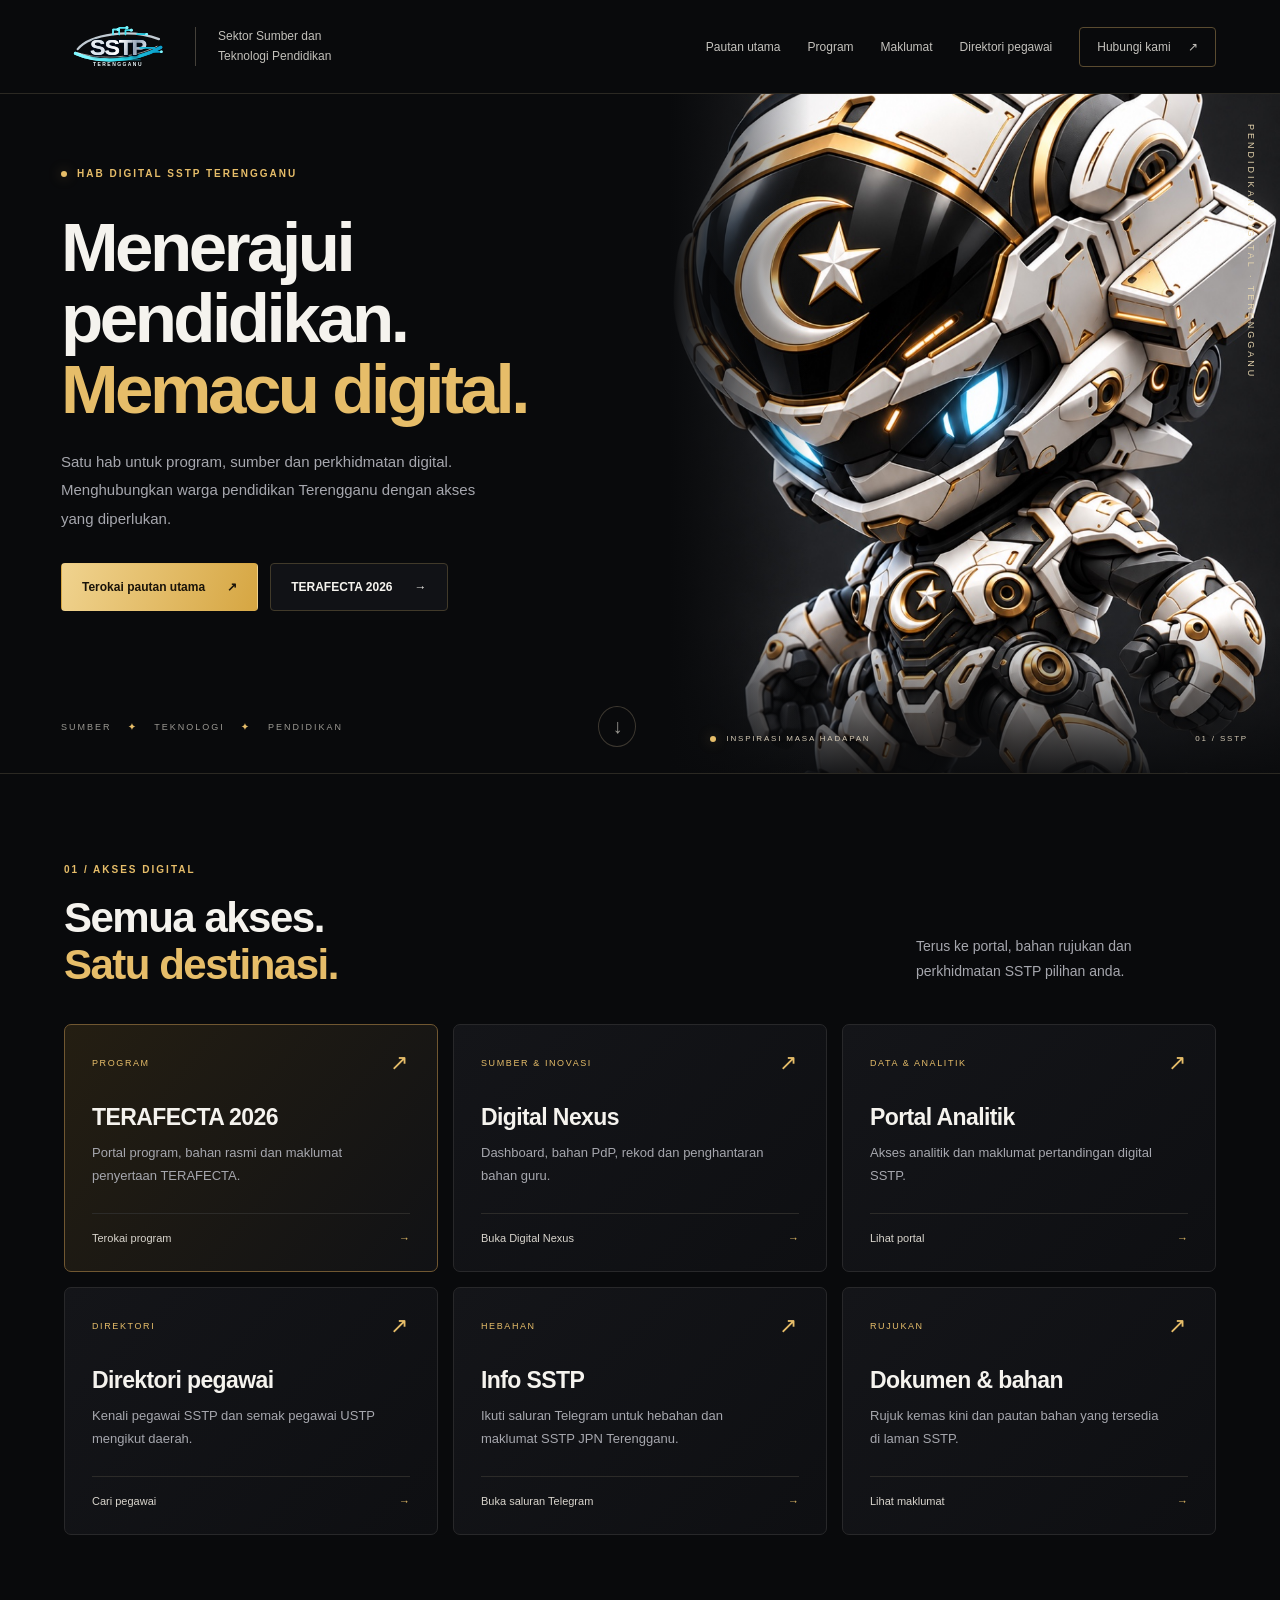
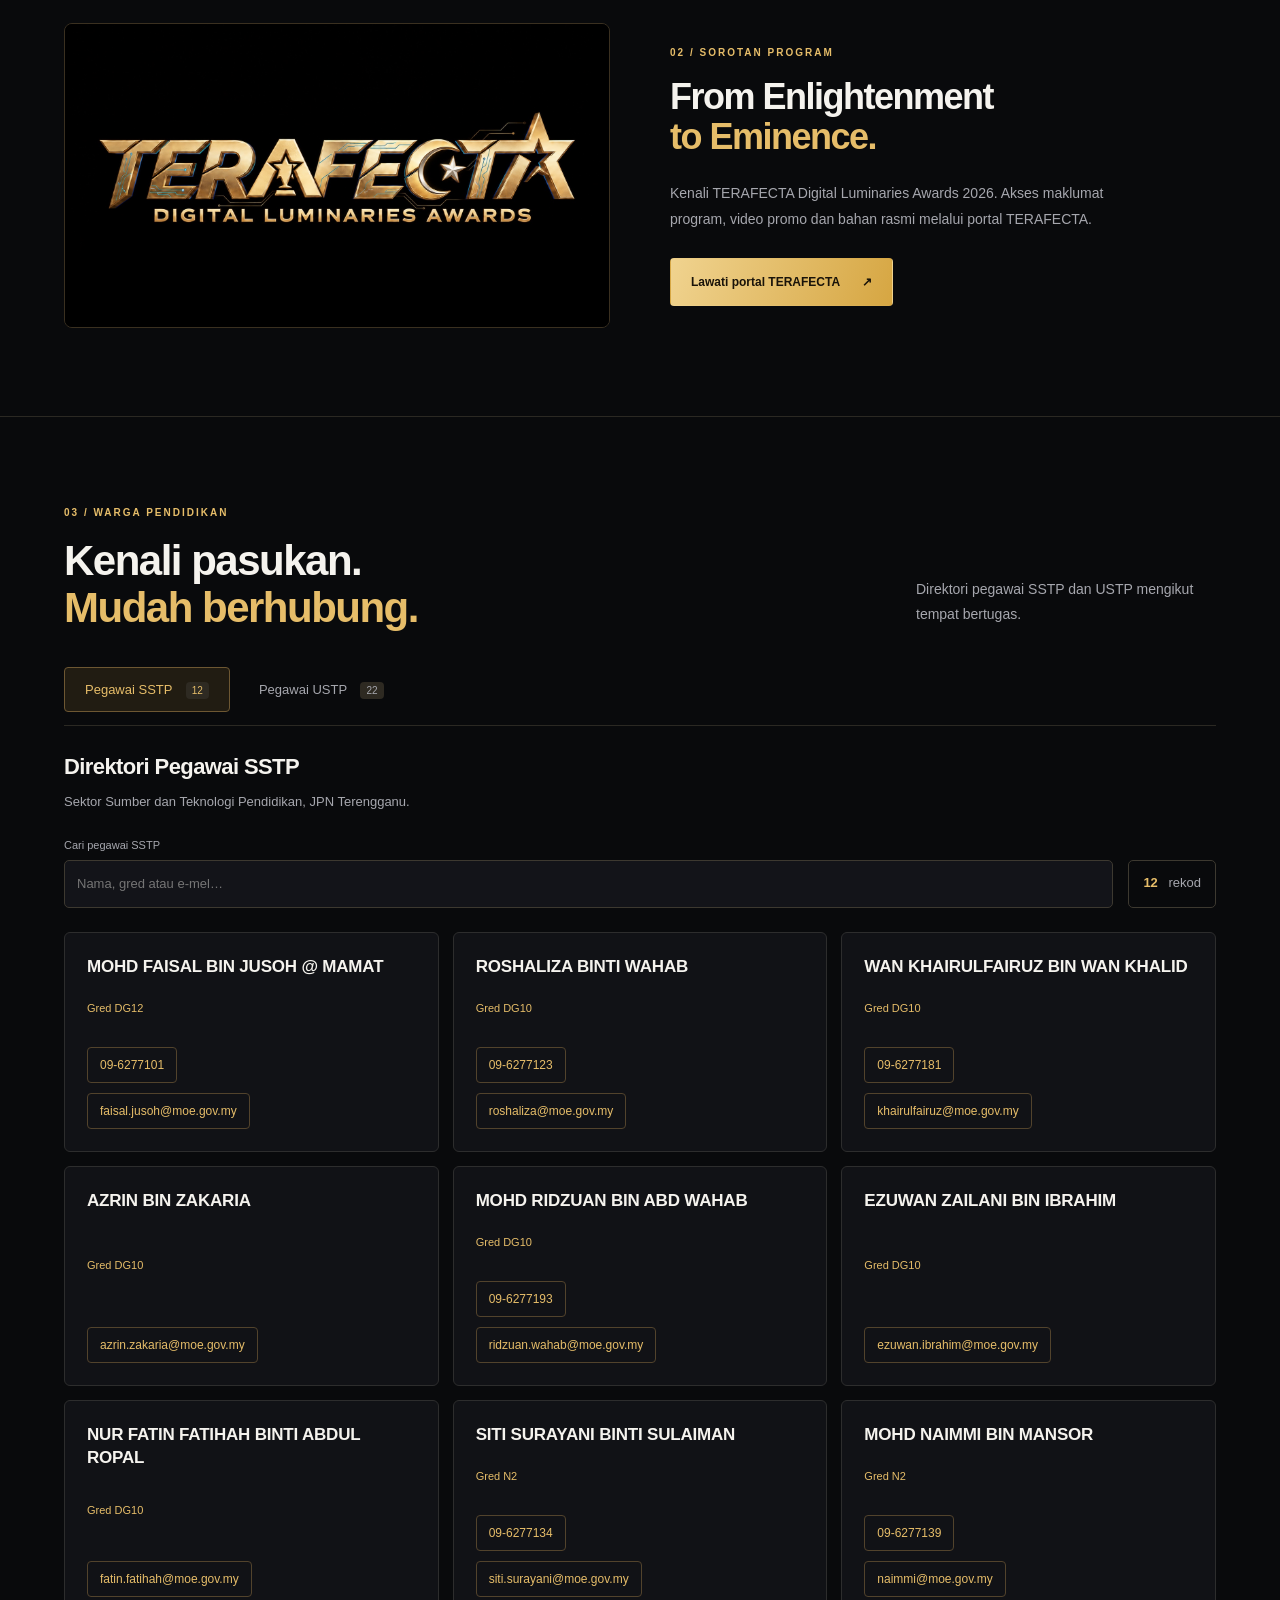
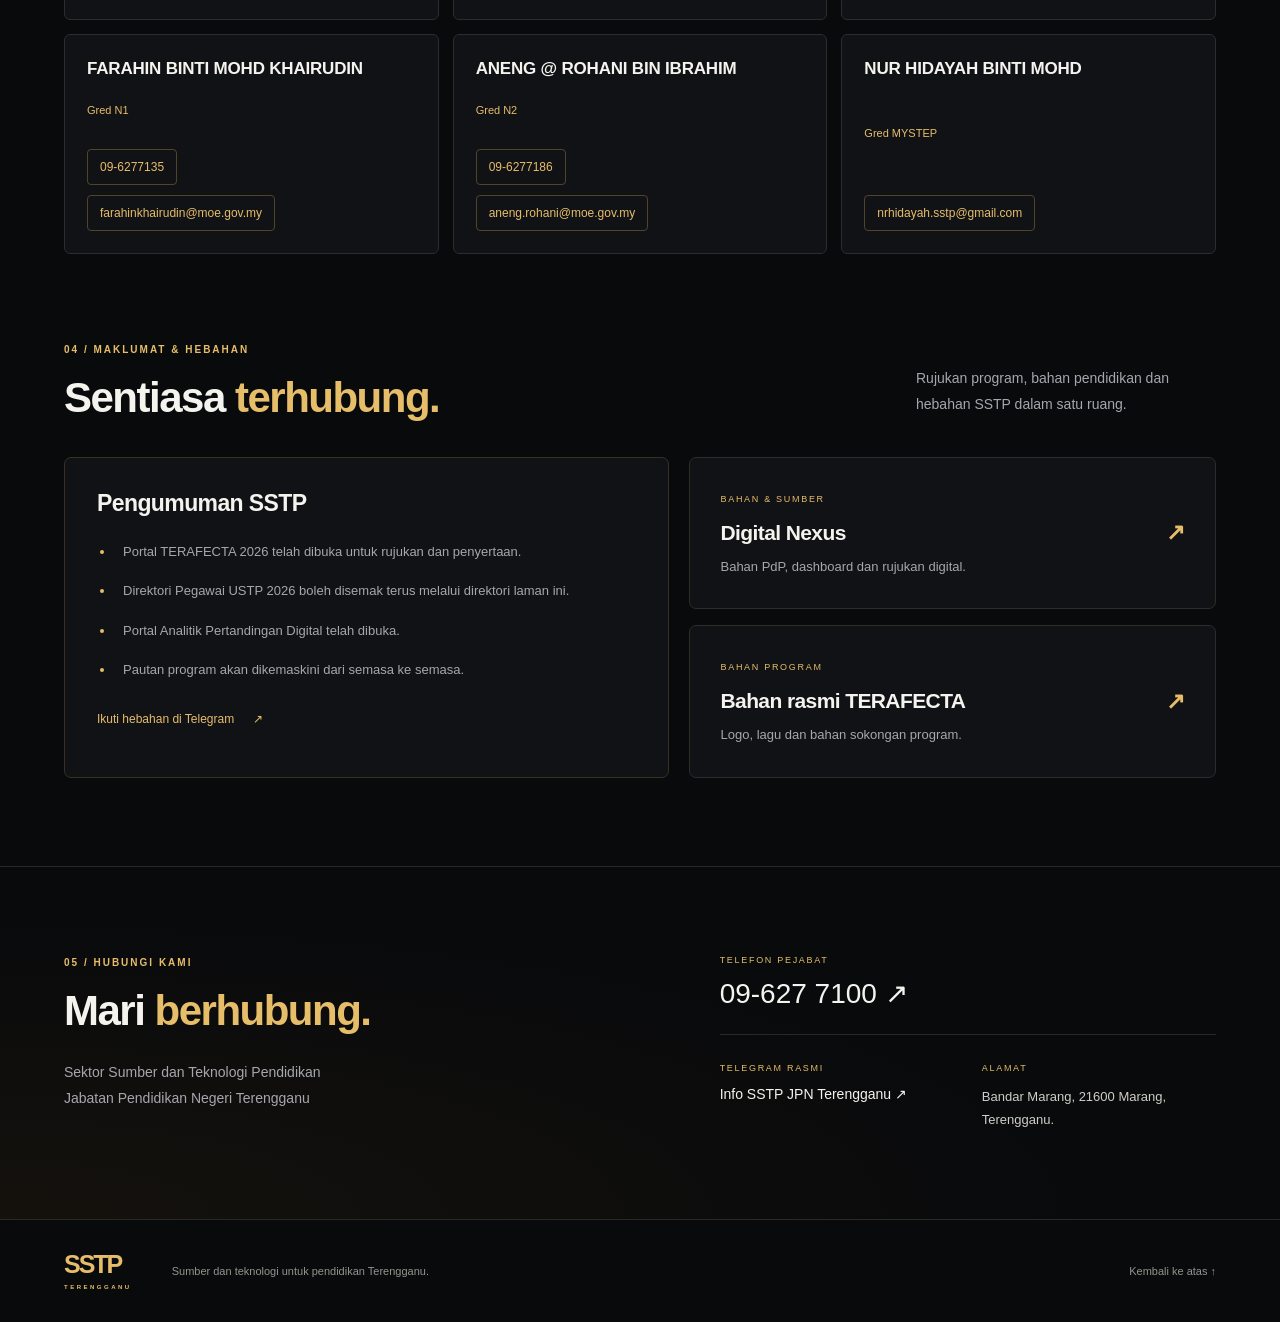
==== commit bb60eb9f: "Populate SSTP directory and refresh USTP records from supplied roster" ====
--- a/index.html
+++ b/index.html
@@ -1,6 +1,6 @@
 <!doctype html>
 <html lang="ms">
-<head><meta charset="utf-8"><meta name="viewport" content="width=device-width,initial-scale=1"><title>SSTP Terengganu | Hab Digital Pendidikan</title><meta property="og:image" content="assets/robot.jpeg"><meta name="description" content="Hab digital SSTP Terengganu untuk portal, program, dokumen dan perkhidmatan pendidikan."><link rel="stylesheet" href="style.css"></head>
+<head><meta charset="utf-8"><meta name="viewport" content="width=device-width,initial-scale=1"><title>SSTP Terengganu | Hab Digital Pendidikan</title><meta property="og:image" content="assets/robot.jpeg"><meta name="description" content="Hab digital SSTP Terengganu untuk portal, program, dokumen dan perkhidmatan pendidikan."><link rel="stylesheet" href="style.css?v=20261105-directory"></head>
 <body>
 <header><a class="brand" href="#utama" aria-label="SSTP Terengganu, laman utama"><img class="official-logo" src="assets/logo-sstp-terengganu.svg" alt="SSTP Terengganu"><span class="brand-description">Sektor Sumber dan<br>Teknologi Pendidikan</span></a><button class="menu" aria-expanded="false" aria-controls="navigation">Menu <span>☰</span></button><nav id="navigation" aria-label="Navigasi utama"><a href="#pautan">Pautan utama</a><a href="#program">Program</a><a href="#kemaskini">Maklumat</a><a href="#pegawai">Direktori pegawai</a><a class="nav-contact" href="#hubungi">Hubungi kami <span>↗</span></a></nav></header>
 <main><section class="hero" id="utama"><div class="hero-copy"><div class="eyebrow"><span class="signal"></span> HAB DIGITAL SSTP TERENGGANU</div><h1>Menerajui<br>pendidikan.<br><span>Memacu digital.</span></h1><p>Satu hab untuk program, sumber dan perkhidmatan digital. Menghubungkan warga pendidikan Terengganu dengan akses yang diperlukan.</p><div class="actions"><a class="button primary" href="#pautan">Terokai pautan utama <span>↗</span></a><a class="button secondary" href="#program">TERAFECTA 2026 <span>→</span></a></div><div class="hero-bottom"><span>SUMBER <b>✦</b> TEKNOLOGI <b>✦</b> PENDIDIKAN</span><a href="#pautan" aria-label="Tatal ke pautan utama">↓</a></div></div><div class="hero-visual"><span class="vertical-label">PENDIDIKAN DIGITAL · TERENGGANU</span><img src="assets/robot.jpeg" alt="Robot futuristik putih dan emas dengan lambang bulan dan bintang"><div class="image-caption"><span class="signal"></span> INSPIRASI MASA HADAPAN <span>01 / SSTP</span></div></div></section>
@@ -14,8 +14,8 @@
 </div></section>
 <section id="program" class="program section"><div class="program-art"><img src="assets/terafecta.jpeg" alt="Logo TERAFECTA Digital Luminaries Awards"></div><div class="program-copy"><div class="eyebrow">02 / SOROTAN PROGRAM</div><h2>From Enlightenment<br><span>to Eminence.</span></h2><p>Kenali TERAFECTA Digital Luminaries Awards 2026. Akses maklumat program, video promo dan bahan rasmi melalui portal TERAFECTA.</p><a class="button primary" href="https://terafecta-2026.sstp-terengganu.net/">Lawati portal TERAFECTA <span>↗</span></a></div></section>
 <section id="pegawai" class="section directory-section"><div class="section-head"><div><div class="eyebrow">03 / WARGA PENDIDIKAN</div><h2>Kenali pasukan.<br><span>Mudah berhubung.</span></h2></div><p>Direktori pegawai SSTP dan USTP mengikut tempat bertugas.</p></div>
-<div class="directory-tabs" role="tablist" aria-label="Pilih direktori"><button id="sstpTab" role="tab" aria-selected="true" aria-controls="sstpPanel">Pegawai SSTP</button><button id="ustpTab" role="tab" aria-selected="false" aria-controls="ustpPanel" tabindex="-1">Pegawai USTP <span>22</span></button></div>
-<div id="sstpPanel" role="tabpanel" aria-labelledby="sstpTab"><div class="directory-intro"><h3>Direktori Pegawai SSTP</h3><p>Sektor Sumber dan Teknologi Pendidikan, JPN Terengganu.</p></div><div id="sstpGrid" class="directory-grid"></div><div id="sstpPending" class="pending-directory"><span class="pending-icon" aria-hidden="true">◎</span><div><h3>Maklumat pegawai akan ditambah</h3><p>Nama, jawatan, unit dan maklumat perhubungan pejabat akan dipaparkan selepas senarai rasmi diterima.</p><a href="tel:+6096277100">Hubungi pejabat SSTP · 09-627 7100 ↗</a></div></div></div>
+<div class="directory-tabs" role="tablist" aria-label="Pilih direktori"><button id="sstpTab" role="tab" aria-selected="true" aria-controls="sstpPanel">Pegawai SSTP <span>12</span></button><button id="ustpTab" role="tab" aria-selected="false" aria-controls="ustpPanel" tabindex="-1">Pegawai USTP <span>22</span></button></div>
+<div id="sstpPanel" role="tabpanel" aria-labelledby="sstpTab"><div class="directory-intro"><h3>Direktori Pegawai SSTP</h3><p>Sektor Sumber dan Teknologi Pendidikan, JPN Terengganu.</p></div><div class="sstp-toolbar"><label for="sstpSearch">Cari pegawai SSTP</label><div><input id="sstpSearch" type="search" placeholder="Nama, gred atau e-mel…"><span class="directory-count" role="status" aria-live="polite"><strong id="sstpCount">12</strong> rekod</span></div></div><div id="sstpEmpty" class="empty-state" hidden>Tiada rekod sepadan. Cuba nama, gred atau e-mel lain.</div><div id="sstpGrid" class="directory-grid"></div><div id="sstpPending" class="pending-directory"><span class="pending-icon" aria-hidden="true">◎</span><div><h3>Maklumat pegawai akan ditambah</h3><p>Nama, jawatan, unit dan maklumat perhubungan pejabat akan dipaparkan selepas senarai rasmi diterima.</p><a href="tel:+6096277100">Hubungi pejabat SSTP · 09-627 7100 ↗</a></div></div></div>
 <div id="ustpPanel" role="tabpanel" aria-labelledby="ustpTab" hidden><div class="directory-intro"><h3>Direktori Pegawai USTP 2026</h3><p>Senarai sedia ada mengikut daerah dan PKG.</p></div><div class="directory-toolbar"><label class="search-label" for="officerSearch"><span>Cari pegawai atau PKG</span><input id="officerSearch" type="search" placeholder="Nama, daerah atau nama PKG…"></label><label for="districtFilter"><span>Daerah</span><select id="districtFilter"><option value="">Semua daerah</option></select></label><div class="directory-count" role="status" aria-live="polite"><strong id="officerCount">22</strong> rekod</div></div>          <div class="district-list" id="officerGrid">
             <section class="district-group" data-district="Kuala Terengganu">
               <div class="district-heading"><span>Kuala Terengganu</span><b>5 PKG</b></div>
@@ -23,46 +23,46 @@
                 <article class="officer-card" data-search="kuala terengganu mohd helmi firdaus bin embong pkg bukit besar pusat kegiatan guru bukit besar">
                   <div>
                     <div class="officer-top"><span class="officer-no">01</span></div>
-                    <h3>Mohd Helmi Firdaus bin Embong</h3>
-                    <p><strong class="pkg-name">PKG Bukit Besar</strong><span class="pkg-address">D/a SK Pusat Bukit Besar, 21100 Kuala Terengganu</span></p>
-                  </div>
-                  <div class="officer-contact"><a href="tel:+6096235544">09-623 5544</a></div>
+                    <h3>Mohd Helmi Firdaus bin Embong</h3><span class="officer-grade">Gred DG12</span>
+                    <p><strong class="pkg-name">PKG Bukit Besar</strong><span class="pkg-address">D/a SK. Pusat Bukit Besar, 21100 Kuala Terengganu</span></p>
+                  </div>
+                  <div class="officer-contact"><a href="tel:+6096235544">09-6235544</a></div>
                 </article>
 
                 <article class="officer-card" data-search="kuala terengganu muhammad taqiyuddin bin ahmad pkg durian burong pusat kegiatan guru durian burong">
                   <div>
                     <div class="officer-top"><span class="officer-no">02</span></div>
-                    <h3>Muhammad Taqiyuddin bin Ahmad</h3>
+                    <h3>Muhammad Taqiyuddin bin Ahmad</h3><span class="officer-grade">Gred DG12</span>
                     <p><strong class="pkg-name">PKG Durian Burong</strong><span class="pkg-address">Jalan Air Jernih, 20050 Kuala Terengganu</span></p>
                   </div>
-                  <div class="officer-contact"><a href="tel:+6096230544">09-623 0544</a></div>
+                  <div class="officer-contact"><a href="tel:+6096230544">09-6230544</a></div>
                 </article>
 
                 <article class="officer-card is-placeholder" data-search="kuala terengganu pkg manir pusat kegiatan guru manir banggol peradong">
                   <div>
                     <div class="officer-top"><span class="officer-no">03</span></div>
                     <h3>Nama pegawai akan dikemaskini</h3>
-                    <p><strong class="pkg-name">PKG Manir</strong><span class="pkg-address">D/a SK Banggol Peradong, 21200 Kuala Terengganu</span></p>
-                  </div>
-                  <div class="officer-contact"><a href="tel:+6096154444">09-615 4444</a></div>
+                    <p><strong class="pkg-name">PKG Manir</strong><span class="pkg-address">D/a SK. Banggol Peradong 21200 Kuala Terengganu</span></p>
+                  </div>
+                  <div class="officer-contact"><a href="tel:+6096154444">09-6154444</a></div>
                 </article>
 
                 <article class="officer-card" data-search="kuala terengganu mohd tajulfatah bin rohim pkg tok jiring pusat kegiatan guru tok jiring">
                   <div>
                     <div class="officer-top"><span class="officer-no">04</span></div>
-                    <h3>Mohd Tajulfatah bin Rohim</h3>
-                    <p><strong class="pkg-name">PKG Tok Jiring</strong><span class="pkg-address">D/a SK Tok Jiring, 21060 Kuala Terengganu</span></p>
-                  </div>
-                  <div class="officer-contact"><a href="tel:+6096670344">09-667 0344</a></div>
+                    <h3>Mohd Tajulfatah bin Rohim</h3><span class="officer-grade">Gred DG10</span>
+                    <p><strong class="pkg-name">PKG Tok Jiring</strong><span class="pkg-address">D/a SK. Tok Jiring, 21060 Kuala Terengganu</span></p>
+                  </div>
+                  <div class="officer-contact"><a href="tel:+6096670344">09-6670344</a></div>
                 </article>
 
                 <article class="officer-card" data-search="kuala terengganu marinatul akta binti mukhtar pkg mengabang telipot pusat kegiatan guru mengabang telipot">
                   <div>
                     <div class="officer-top"><span class="officer-no">05</span></div>
-                    <h3>Marinatul Akta binti Mukhtar</h3>
-                    <p><strong class="pkg-name">PKG Mengabang Telipot</strong><span class="pkg-address">D/a SK Mengabang Telipot, 21300 Kuala Terengganu</span></p>
-                  </div>
-                  <div class="officer-contact"><a href="tel:+6096692144">09-669 2144</a></div>
+                    <h3>Marinatul Akta binti Mukhtar</h3><span class="officer-grade">Gred DG12</span>
+                    <p><strong class="pkg-name">PKG Mengabang Telipot</strong><span class="pkg-address">D/a SK. Mengabang Telipot, 21300 Kuala Terengganu</span></p>
+                  </div>
+                  <div class="officer-contact"><a href="tel:+6096692144">09-6692144</a></div>
                 </article>
               </div>
             </section>
@@ -73,28 +73,28 @@
                 <article class="officer-card" data-search="besut mohd shukiman bin mohammad pkg jerteh pusat kegiatan guru jerteh">
                   <div>
                     <div class="officer-top"><span class="officer-no">06</span></div>
-                    <h3>Mohd Shukiman bin Mohammad</h3>
-                    <p><strong class="pkg-name">PKG Jerteh</strong><span class="pkg-address">D/a SK Pusat Jerteh, 22000 Jerteh, Besut</span></p>
-                  </div>
-                  <div class="officer-contact"><a href="tel:+6096902044">09-690 2044</a></div>
+                    <h3>Mohd Shukiman bin Mohammad</h3><span class="officer-grade">Gred DG12</span>
+                    <p><strong class="pkg-name">PKG Jerteh</strong><span class="pkg-address">D/a SK. Pusat Jerteh, 22000 Jerteh,Besut, Terengganu</span></p>
+                  </div>
+                  <div class="officer-contact"><a href="tel:+6096902044">09-6902044</a></div>
                 </article>
 
                 <article class="officer-card" data-search="besut mohd faizul omar pkg sri payong pusat kegiatan guru sri payong">
                   <div>
                     <div class="officer-top"><span class="officer-no">07</span></div>
-                    <h3>Mohd Faizul Omar</h3>
-                    <p><strong class="pkg-name">PKG Sri Payong</strong><span class="pkg-address">D/a SK Seri Payong, 22010 Jerteh, Besut</span></p>
-                  </div>
-                  <div class="officer-contact"><a href="tel:+6096061844">09-606 1844</a></div>
+                    <h3>Mohd Faizul Omar</h3><span class="officer-grade">Gred DG10</span>
+                    <p><strong class="pkg-name">PKG Sri Payong</strong><span class="pkg-address">D/a SK. Seri Payong, 22010 Jerteh, Besut,Terengganu.</span></p>
+                  </div>
+                  <div class="officer-contact"><a href="tel:+6096061844">09-6061844</a></div>
                 </article>
 
                 <article class="officer-card" data-search="besut mohd abd haafizdiin bin ismail pkg raja alor lintang pusat kegiatan guru raja alor lintang">
                   <div>
                     <div class="officer-top"><span class="officer-no">08</span></div>
-                    <h3>Mohd Abd Haafizdiin bin Ismail</h3>
-                    <p><strong class="pkg-name">PKG Raja Alor Lintang</strong><span class="pkg-address">22200 Besut</span></p>
-                  </div>
-                  <div class="officer-contact"><a href="tel:+6096958115">09-695 8115</a></div>
+                    <h3>Mohd Abd Haafizdiin bin Ismail</h3><span class="officer-grade">Gred DG10</span>
+                    <p><strong class="pkg-name">PKG Raja Alor Lintang</strong><span class="pkg-address">22200 Besut, Terengganu.</span></p>
+                  </div>
+                  <div class="officer-contact"><a href="tel:+6096958115">09-6958115</a></div>
                 </article>
               </div>
             </section>
@@ -105,19 +105,19 @@
                 <article class="officer-card" data-search="setiu nor azwari bin che mt noor pkg langkap pusat kegiatan guru langkap">
                   <div>
                     <div class="officer-top"><span class="officer-no">09</span></div>
-                    <h3>Nor Azwari bin Che Mt Noor</h3>
-                    <p><strong class="pkg-name">PKG Langkap</strong><span class="pkg-address">D/a SK Batu 29, 21500 Setiu</span></p>
-                  </div>
-                  <div class="officer-contact"><a href="tel:+6096572044">09-657 2044</a></div>
+                    <h3>Nor Azwari bin Che Mt Noor</h3><span class="officer-grade">Gred DG10</span>
+                    <p><strong class="pkg-name">PKG Langkap</strong><span class="pkg-address">D/a SK. Batu 29, 21500 Setiu, Terengganu</span></p>
+                  </div>
+                  <div class="officer-contact"><a href="tel:+6096572044">09-6572044</a></div>
                 </article>
 
                 <article class="officer-card" data-search="setiu abu farhan bin zakaria pkg permaisuri pusat kegiatan guru permaisuri">
                   <div>
                     <div class="officer-top"><span class="officer-no">10</span></div>
-                    <h3>Abu Farhan bin Zakaria</h3>
-                    <p><strong class="pkg-name">PKG Permaisuri</strong><span class="pkg-address">D/a SK Kampung Buloh, 22100 Setiu</span></p>
-                  </div>
-                  <div class="officer-contact"><a href="tel:+6096092044">09-609 2044</a></div>
+                    <h3>Abu Farhan bin Zakaria</h3><span class="officer-grade">Gred DG10</span>
+                    <p><strong class="pkg-name">PKG Permaisuri</strong><span class="pkg-address">D/a SK. Kampung Buloh, 22100 Setiu, Terengganu.</span></p>
+                  </div>
+                  <div class="officer-contact"><a href="tel:+6096092044">09-6092044</a></div>
                 </article>
               </div>
             </section>
@@ -128,19 +128,19 @@
                 <article class="officer-card" data-search="marang syuhairah binti mohd sani pkg marang pusat kegiatan guru marang">
                   <div>
                     <div class="officer-top"><span class="officer-no">11</span></div>
-                    <h3>Syuhairah binti Mohd Sani</h3>
-                    <p><strong class="pkg-name">PKG Marang</strong><span class="pkg-address">D/a SK Gong Nangka, 21600 Marang</span></p>
-                  </div>
-                  <div class="officer-contact"><a href="tel:+6096188044">09-618 8044</a></div>
+                    <h3>Syuhairah binti Mohd Sani</h3><span class="officer-grade">Gred DG10</span>
+                    <p><strong class="pkg-name">PKG Marang</strong><span class="pkg-address">D/a SK. Gong Nangka 21600 Marang,Terengganu</span></p>
+                  </div>
+                  <div class="officer-contact"><a href="tel:+6096188044">09-6188044</a></div>
                 </article>
 
                 <article class="officer-card" data-search="marang nurul afiqah binti awang pkg bukit payong pusat kegiatan guru bukit payong">
                   <div>
                     <div class="officer-top"><span class="officer-no">12</span></div>
-                    <h3>Nurul Afiqah binti Awang</h3>
-                    <p><strong class="pkg-name">PKG Bukit Payong</strong><span class="pkg-address">D/a SK Padang Mengkuang, 21400 Kuala Terengganu</span></p>
-                  </div>
-                  <div class="officer-contact"><a href="tel:+6096198444">09-619 8444</a></div>
+                    <h3>Nurul Afiqah binti Awang</h3><span class="officer-grade">Gred DG10</span>
+                    <p><strong class="pkg-name">PKG Bukit Payong</strong><span class="pkg-address">D/a SK. Padang Mengkuang 21400 Kuala Terengganu.</span></p>
+                  </div>
+                  <div class="officer-contact"><a href="tel:+6096198444">09-6198444</a></div>
                 </article>
               </div>
             </section>
@@ -151,28 +151,28 @@
                 <article class="officer-card" data-search="hulu terengganu junaida binti jusoh pkg kuala berang pusat kegiatan guru kuala berang">
                   <div>
                     <div class="officer-top"><span class="officer-no">13</span></div>
-                    <h3>Junaida binti Jusoh</h3>
+                    <h3>Junaida binti Jusoh</h3><span class="officer-grade">Gred DG10</span>
                     <p><strong class="pkg-name">PKG Kuala Berang</strong><span class="pkg-address">21700 Kuala Berang</span></p>
                   </div>
-                  <div class="officer-contact"><a href="tel:+6096825144">09-682 5144</a></div>
+                  <div class="officer-contact"><a href="tel:+6096825144">09-6825144</a></div>
                 </article>
 
                 <article class="officer-card" data-search="hulu terengganu zamri izuan bin hasan pkg peroh pusat kegiatan guru peroh ajil">
                   <div>
                     <div class="officer-top"><span class="officer-no">14</span></div>
-                    <h3>Zamri Izuan bin Hasan</h3>
-                    <p><strong class="pkg-name">PKG Peroh</strong><span class="pkg-address">D/a SK Peroh, 21810 Ajil</span></p>
-                  </div>
-                  <div class="officer-contact"><a href="tel:+6096818744">09-681 8744</a></div>
+                    <h3>Zamri Izuan bin Hasan</h3><span class="officer-grade">Gred DG12</span>
+                    <p><strong class="pkg-name">PKG Peroh</strong><span class="pkg-address">D/a SK. Peroh, 21810 Ajil, Terengganu.</span></p>
+                  </div>
+                  <div class="officer-contact"><a href="tel:+6096818744">09-6818744</a></div>
                 </article>
 
                 <article class="officer-card" data-search="hulu terengganu nurul anis suhada binti yazid pkg tengkawang pusat kegiatan guru tengkawang">
                   <div>
                     <div class="officer-top"><span class="officer-no">15</span></div>
-                    <h3>Nurul Anis Suhada binti Yazid</h3>
-                    <p><strong class="pkg-name">PKG Tengkawang</strong><span class="pkg-address">D/a SK Tengkawang, 21700 Kuala Berang, Hulu Terengganu</span></p>
-                  </div>
-                  <div class="officer-contact"><a href="tel:+6096872144">09-687 2144</a></div>
+                    <h3>Nurul Anis Suhada binti Yazid</h3><span class="officer-grade">Gred DG10</span>
+                    <p><strong class="pkg-name">PKG Tengkawang</strong><span class="pkg-address">D/a SK. Tengkawang, 21700 Kuala Berang, Hulu Terengganu.</span></p>
+                  </div>
+                  <div class="officer-contact"><a href="tel:+6096872144">09-6872144</a></div>
                 </article>
               </div>
             </section>
@@ -183,37 +183,37 @@
                 <article class="officer-card" data-search="dungun suzihan binti sulaiman pkg seri dungun pusat kegiatan guru seri dungun">
                   <div>
                     <div class="officer-top"><span class="officer-no">16</span></div>
-                    <h3>Suzihan binti Sulaiman</h3>
-                    <p><strong class="pkg-name">PKG Seri Dungun</strong><span class="pkg-address">D/a SMK Seri Dungun, 23000 Dungun</span></p>
-                  </div>
-                  <div class="officer-contact"><a href="tel:+6098422644">09-842 2644</a></div>
+                    <h3>Suzihan binti Sulaiman</h3><span class="officer-grade">Gred DG10</span>
+                    <p><strong class="pkg-name">PKG Seri Dungun</strong><span class="pkg-address">D/a SMK. Seri Dungun, 23000 Dungun, Terengganu.</span></p>
+                  </div>
+                  <div class="officer-contact"><a href="tel:+6098422644">09-8422644</a></div>
                 </article>
 
                 <article class="officer-card" data-search="dungun rusli bin mat nor pkg paka pusat kegiatan guru paka">
                   <div>
                     <div class="officer-top"><span class="officer-no">17</span></div>
-                    <h3>Rusli bin Mat Nor</h3>
-                    <p><strong class="pkg-name">PKG Paka</strong><span class="pkg-address">D/a SK Paka III, 23100 Paka, Dungun</span></p>
-                  </div>
-                  <div class="officer-contact"><a href="tel:+6098286944">09-828 6944</a></div>
+                    <h3>Rusli bin Mat Nor</h3><span class="officer-grade">Gred DG12</span>
+                    <p><strong class="pkg-name">PKG Paka</strong><span class="pkg-address">D/a SK. Paka III ,23100 Paka, Dungun, Terengganu</span></p>
+                  </div>
+                  <div class="officer-contact"><a href="tel:+6098286944">09-8286944</a></div>
                 </article>
 
                 <article class="officer-card" data-search="dungun namizam bin ngah pkg bukit besi pusat kegiatan guru bukit besi">
                   <div>
                     <div class="officer-top"><span class="officer-no">18</span></div>
-                    <h3>Namizam bin Ngah</h3>
-                    <p><strong class="pkg-name">PKG Bukit Besi</strong><span class="pkg-address">D/a SK Bukit Besi, 23200 Bukit Besi, Dungun</span></p>
-                  </div>
-                  <div class="officer-contact"><a href="tel:+6098337229">09-833 7229</a></div>
+                    <h3>Namizam bin Ngah</h3><span class="officer-grade">Gred DG10</span>
+                    <p><strong class="pkg-name">PKG Bukit Besi</strong><span class="pkg-address">D/a SK. Bukit Besi, 23200 Bukit Besi, Dungun.</span></p>
+                  </div>
+                  <div class="officer-contact"><a href="tel:+6098337229">09-8337229</a></div>
                 </article>
 
                 <article class="officer-card" data-search="dungun muhammad nazreen bin mazlan pkg pulau serai pusat kegiatan guru pulau serai">
                   <div>
                     <div class="officer-top"><span class="officer-no">19</span></div>
-                    <h3>Muhammad Nazreen bin Mazlan</h3>
-                    <p><strong class="pkg-name">PKG Pulau Serai</strong><span class="pkg-address">D/a SK Kompleks Rantau Abang, 23000 Dungun</span></p>
-                  </div>
-                  <div class="officer-contact"><a href="tel:+6098422744">09-842 2744</a></div>
+                    <h3>Muhammad Nazreen Bin Mazlan</h3><span class="officer-grade">Gred DG10</span>
+                    <p><strong class="pkg-name">PKG Pulau Serai</strong><span class="pkg-address">D/a SK. Kompleks Rantau Abang 23000 Dungun,Terengganu.</span></p>
+                  </div>
+                  <div class="officer-contact"><a href="tel:+6098422744">09-8422744</a></div>
                 </article>
               </div>
             </section>
@@ -224,8 +224,8 @@
                 <article class="officer-card" data-search="kemaman wan nur herlienie binti wan muhd aminuddin pkg binjai pusat kegiatan guru binjai">
                   <div>
                     <div class="officer-top"><span class="officer-no">20</span></div>
-                    <h3>Wan Nur Herlienie binti Wan Muhd Aminuddin</h3>
-                    <p><strong class="pkg-name">PKG Binjai</strong><span class="pkg-address">D/a SK Binjai, 24200 Kemaman</span></p>
+                    <h3>Wan Nur Herlienie binti Wan Muhd Aminuddin</h3><span class="officer-grade">Gred DG12</span>
+                    <p><strong class="pkg-name">PKG Binjai</strong><span class="pkg-address">D/a SK Binjai, 24200 Kemaman,Terengganu.</span></p>
                   </div>
                   <div class="officer-contact"><a href="tel:+6098503146">09-850 3146</a></div>
                 </article>
@@ -233,19 +233,19 @@
                 <article class="officer-card" data-search="kemaman juhari bin ibrahim pkg kemasek pusat kegiatan guru kemasek">
                   <div>
                     <div class="officer-top"><span class="officer-no">21</span></div>
-                    <h3>Juhari bin Ibrahim</h3>
-                    <p><strong class="pkg-name">PKG Kemasek</strong><span class="pkg-address">D/a SK Kemasek, 24200 Kemaman</span></p>
-                  </div>
-                  <div class="officer-contact"><a href="tel:+6098662244">09-866 2244</a></div>
+                    <h3>Juhari bin Ibrahim</h3><span class="officer-grade">Gred DG12</span>
+                    <p><strong class="pkg-name">PKG Kemasek</strong><span class="pkg-address">D/a SK. Kemasek, 24200 Kemaman,Terengganu.</span></p>
+                  </div>
+                  <div class="officer-contact"><a href="tel:+6098662244">09-8662244</a></div>
                 </article>
 
                 <article class="officer-card" data-search="kemaman muhamad suhairi bin yahaya pkg cheneh baru pusat kegiatan guru cheneh baru">
                   <div>
                     <div class="officer-top"><span class="officer-no">22</span></div>
-                    <h3>Muhamad Suhairi bin Yahaya</h3>
-                    <p><strong class="pkg-name">PKG Cheneh Baru</strong><span class="pkg-address">D/a SK Cheneh Baru I, 24000 Kemaman</span></p>
-                  </div>
-                  <div class="officer-contact"><a href="tel:+6098734044">09-873 4044</a></div>
+                    <h3>Muhamad Suhairi bin Yahaya</h3><span class="officer-grade">Gred DG12</span>
+                    <p><strong class="pkg-name">PKG Cheneh Baru</strong><span class="pkg-address">D/a SK. Cheneh Baru I, 24000 Kemaman,Terengganu.</span></p>
+                  </div>
+                  <div class="officer-contact"><a href="tel:+6098734044">09-8734044</a></div>
                 </article>
               </div>
             </section>
@@ -253,4 +253,4 @@
 
 <div class="empty-state" id="officerEmpty" hidden>Tiada rekod sepadan. Cuba nama, daerah atau PKG lain.</div></div></section>
 <section class="section information-section" id="kemaskini"><div class="section-head"><div><div class="eyebrow">04 / MAKLUMAT & HEBAHAN</div><h2>Sentiasa <span>terhubung.</span></h2></div><p>Rujukan program, bahan pendidikan dan hebahan SSTP dalam satu ruang.</p></div><div class="information-grid"><div class="announcements"><h3>Pengumuman SSTP</h3><ul><li>Portal TERAFECTA 2026 telah dibuka untuk rujukan dan penyertaan.</li><li>Direktori Pegawai USTP 2026 boleh disemak terus melalui direktori laman ini.</li><li>Portal Analitik Pertandingan Digital telah dibuka.</li><li>Pautan program akan dikemaskini dari semasa ke semasa.</li></ul><a class="text-link" href="https://t.me/sstpjpnt">Ikuti hebahan di Telegram <span>↗</span></a></div><div class="resource-links"><a href="https://digitalnexus.sstp-terengganu.net/"><div><span>BAHAN & SUMBER</span><h3>Digital Nexus</h3><p>Bahan PdP, dashboard dan rujukan digital.</p></div><b aria-hidden="true">↗</b></a><a href="https://terafecta-2026.sstp-terengganu.net/#resources"><div><span>BAHAN PROGRAM</span><h3>Bahan rasmi TERAFECTA</h3><p>Logo, lagu dan bahan sokongan program.</p></div><b aria-hidden="true">↗</b></a></div></div></section>
-<section id="hubungi" class="contact section"><div><div class="eyebrow">05 / HUBUNGI KAMI</div><h2>Mari <span>berhubung.</span></h2><p>Sektor Sumber dan Teknologi Pendidikan<br>Jabatan Pendidikan Negeri Terengganu</p></div><div class="contact-details"><a href="tel:+6096277100"><span>TELEFON PEJABAT</span><strong>09-627 7100 ↗</strong></a><a href="https://t.me/sstpjpnt"><span>TELEGRAM RASMI</span><strong>Info SSTP JPN Terengganu ↗</strong></a><div><span>ALAMAT</span><p>Bandar Marang, 21600 Marang,<br>Terengganu.</p></div></div></section></main><footer><a class="brand-mark" href="#utama">SSTP<span>TERENGGANU</span></a><p>Sumber dan teknologi untuk pendidikan Terengganu.</p><a href="#utama">Kembali ke atas ↑</a></footer><script src="content.js"></script><script src="script.js"></script></body></html>
+<section id="hubungi" class="contact section"><div><div class="eyebrow">05 / HUBUNGI KAMI</div><h2>Mari <span>berhubung.</span></h2><p>Sektor Sumber dan Teknologi Pendidikan<br>Jabatan Pendidikan Negeri Terengganu</p></div><div class="contact-details"><a href="tel:+6096277100"><span>TELEFON PEJABAT</span><strong>09-627 7100 ↗</strong></a><a href="https://t.me/sstpjpnt"><span>TELEGRAM RASMI</span><strong>Info SSTP JPN Terengganu ↗</strong></a><div><span>ALAMAT</span><p>Bandar Marang, 21600 Marang,<br>Terengganu.</p></div></div></section></main><footer><a class="brand-mark" href="#utama">SSTP<span>TERENGGANU</span></a><p>Sumber dan teknologi untuk pendidikan Terengganu.</p><a href="#utama">Kembali ke atas ↑</a></footer><script src="content.js?v=20261105-directory"></script><script src="script.js?v=20261105-directory"></script></body></html>
--- a/style.css
+++ b/style.css
@@ -2,3 +2,5 @@
 [hidden]{display:none!important}.directory-section{border-top:1px solid var(--line)}.directory-tabs{display:flex;gap:8px;border-bottom:1px solid var(--line);margin-bottom:28px;padding-bottom:13px}.directory-tabs button{background:transparent;color:var(--muted);border:1px solid transparent;padding:14px 20px;border-radius:4px;cursor:pointer;font-size:13px}.directory-tabs button[aria-selected=true]{color:var(--gold);border-color:#6d5732;background:#211c12}.directory-tabs button span{font-size:10px;margin-left:10px;padding:3px 6px;background:#2e2a22;border-radius:4px}.directory-intro{margin:0 0 25px}.directory-intro h3{margin:0 0 10px;font-size:22px}.directory-intro p{font-size:13px;line-height:1.8;color:var(--muted);margin:0}.pending-directory{border:1px dashed #665332;border-radius:8px;padding:35px;display:flex;gap:25px;align-items:center;background:linear-gradient(120deg,#201a1044,#111216)}.pending-icon{color:var(--gold);font-size:45px}.pending-directory h3{margin:0 0 12px;font-size:21px}.pending-directory p{font-size:14px;line-height:1.8;color:var(--muted);max-width:600px;margin:0 0 20px}.pending-directory a,.text-link{font-size:12px;color:var(--gold)}.directory-toolbar{display:grid;grid-template-columns:minmax(0,1fr) 240px auto;gap:15px;align-items:end;margin-bottom:30px}.directory-toolbar label>span{font-size:11px;color:var(--muted);display:block;margin-bottom:9px}input,select{width:100%;min-height:48px;font:inherit;font-size:13px;color:var(--white);background:#131419;border:1px solid #3d3930;border-radius:5px;padding:12px}input:focus,select:focus{outline:2px solid var(--gold);outline-offset:2px}.directory-count{border:1px solid #3d3930;padding:14px;min-height:48px;border-radius:5px;white-space:nowrap;color:var(--muted);font-size:13px}.directory-count strong{color:var(--gold);margin-right:7px}.district-list{display:grid;gap:30px}.district-heading{display:flex;justify-content:space-between;align-items:center;margin-bottom:14px;padding:17px 20px;border:1px solid #3e3526;border-radius:5px;background:linear-gradient(90deg,#30251577,#111216)}.district-heading>span{font-size:17px;font-weight:bold}.district-heading>b{font-size:11px;color:var(--gold);font-weight:400}.directory-grid{display:grid;grid-template-columns:repeat(3,minmax(0,1fr));gap:14px}.officer-card{background:var(--panel);border:1px solid #2d2d2d;border-radius:6px;padding:22px;display:flex;flex-direction:column;justify-content:space-between;gap:20px;min-height:240px}.officer-card h3{font-size:18px;line-height:1.4;margin:16px 0 12px;letter-spacing:-.2px}.officer-no{font-size:11px;color:var(--gold);border-bottom:1px solid #594b30;padding-bottom:6px}.officer-card p{font-size:12px;line-height:1.8;color:var(--muted);margin:0}.pkg-name{color:#dfca9c;display:block;margin-bottom:6px}.pkg-address{display:block}.officer-contact a{display:inline-block;color:var(--gold);font-size:12px;border:1px solid #52432c;border-radius:4px;padding:10px 12px}.officer-contact a:hover{background:#3e301a}.is-placeholder{border-style:dashed}.empty-state{border:1px dashed #665332;border-radius:6px;padding:25px;font-size:14px;color:var(--muted);line-height:1.8}.information-section{padding-top:0}.information-grid{display:grid;grid-template-columns:1.15fr 1fr;gap:20px}.announcements{background:var(--panel);border:1px solid #393024;border-radius:7px;padding:32px}.announcements h3{margin:0 0 23px}.announcements ul{padding-left:18px;margin:0 0 28px}.announcements li{color:var(--muted);font-size:13px;line-height:1.8;margin-bottom:16px;padding-left:8px}.announcements li::marker{color:var(--gold)}.text-link span{margin-left:15px}.resource-links{display:grid;gap:16px}.resource-links>a{border:1px solid #2e2c28;border-radius:7px;padding:30px;display:flex;gap:15px;justify-content:space-between;align-items:center;background:#111216}.resource-links>a:hover{border-color:var(--gold)}.resource-links span{color:var(--gold);font-size:9px;letter-spacing:1.7px}.resource-links h3{font-size:21px;margin:15px 0 10px}.resource-links p{color:var(--muted);font-size:13px;line-height:1.8;margin:0}.resource-links b{color:var(--gold);font-size:23px}@media(max-width:1000px){nav{gap:14px;font-size:11px}.nav-contact{padding:10px}.directory-grid{grid-template-columns:repeat(2,minmax(0,1fr))}.directory-toolbar{grid-template-columns:minmax(0,1fr) 200px auto}}@media(max-width:700px){.directory-grid,.information-grid{grid-template-columns:1fr}.directory-toolbar{grid-template-columns:1fr 1fr}.directory-toolbar .search-label{grid-column:1/-1}.directory-count{text-align:center}.pending-directory{align-items:flex-start;padding:24px;gap:15px}.pending-icon{font-size:30px}.pending-directory h3{font-size:18px;line-height:1.4}.pending-directory p{font-size:13px}.directory-tabs button{padding:13px;font-size:12px}.announcements,.resource-links>a{padding:25px}.officer-card{min-height:215px}.information-section{padding-top:0}}
 
 .official-logo{width:108px;height:48px;object-fit:contain}@media(max-width:700px){.official-logo{width:80px;height:42px}}
+
+.officer-grade{display:block;color:var(--gold);font-size:11px;margin:0 0 10px}.sstp-toolbar{margin:0 0 24px}.sstp-toolbar>label{font-size:11px;color:var(--muted);display:block;margin-bottom:9px}.sstp-toolbar>div{display:flex;align-items:stretch;gap:15px}.sstp-toolbar input{flex:1;min-width:0}#sstpGrid .officer-card{min-height:220px}#sstpGrid h3{font-size:17px;margin:0;overflow-wrap:anywhere}#sstpGrid .officer-contact{display:flex;flex-direction:column;align-items:flex-start;gap:10px}#sstpGrid .officer-contact a{overflow-wrap:anywhere;max-width:100%}.empty-state:not([hidden]){margin-bottom:20px}
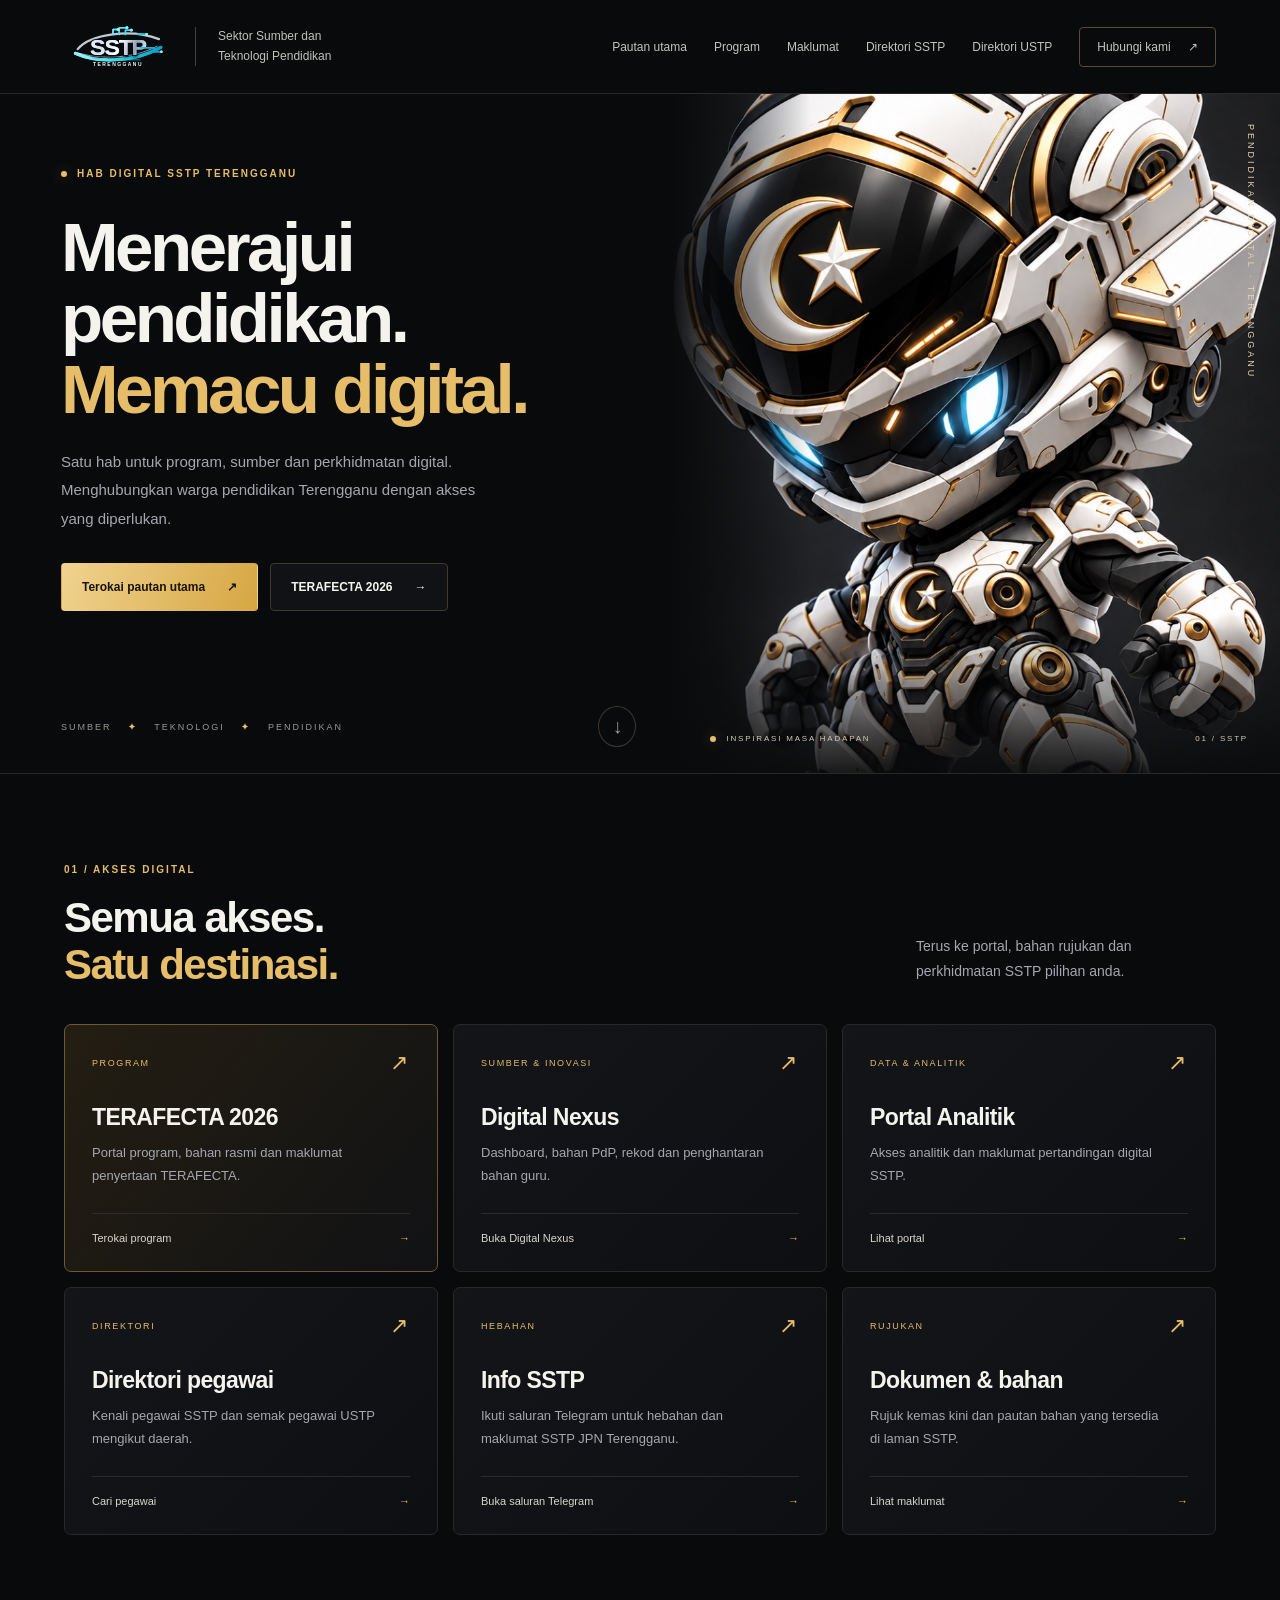
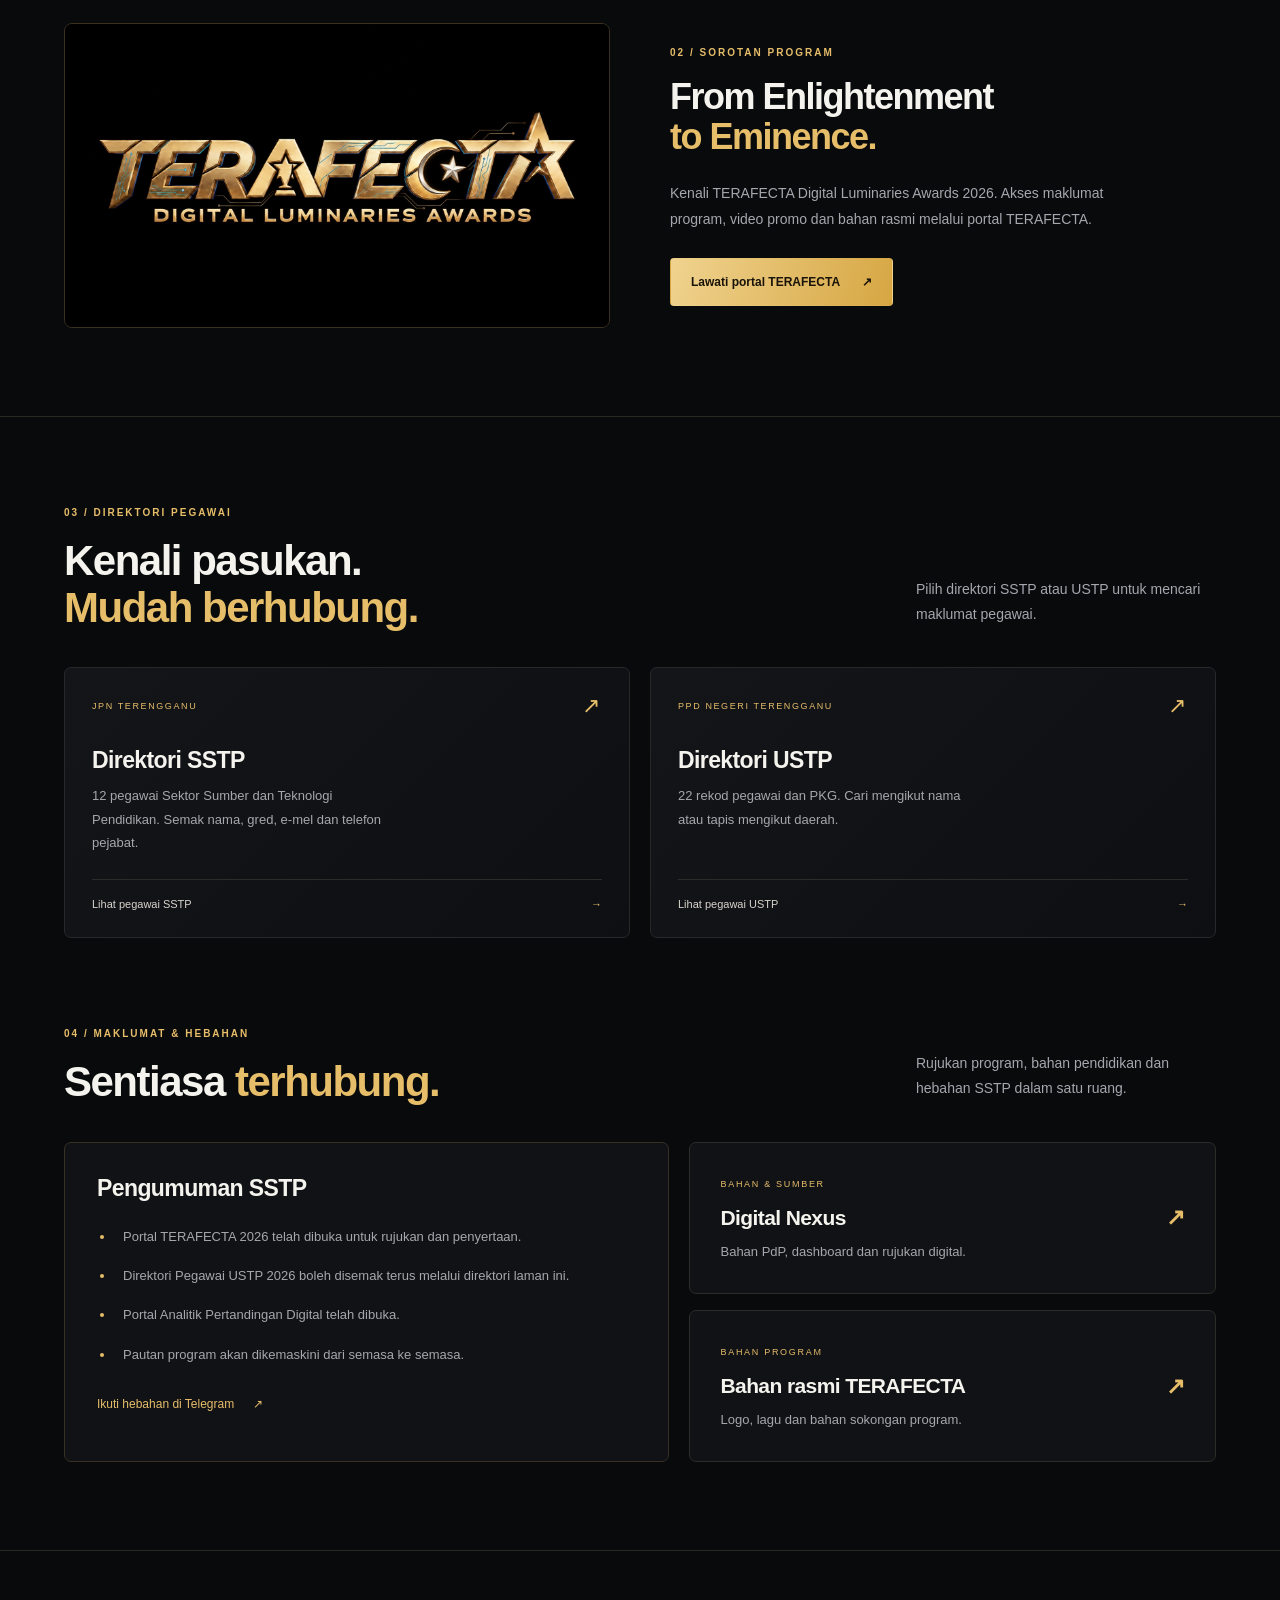
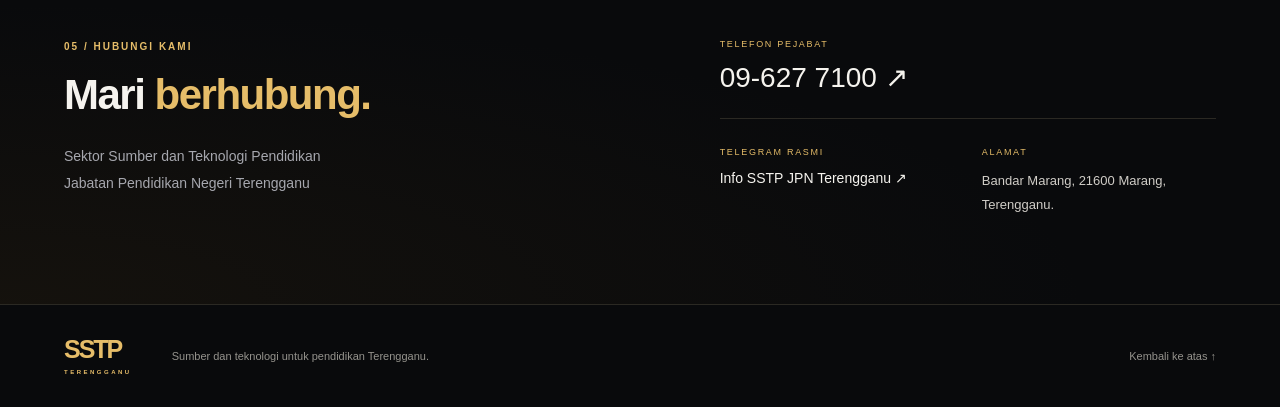
==== commit 9c146521: "Separate SSTP and USTP directories into dedicated pages" ====
--- a/index.html
+++ b/index.html
@@ -1,8 +1,8 @@
 <!doctype html>
 <html lang="ms">
-<head><meta charset="utf-8"><meta name="viewport" content="width=device-width,initial-scale=1"><title>SSTP Terengganu | Hab Digital Pendidikan</title><meta property="og:image" content="assets/robot.jpeg"><meta name="description" content="Hab digital SSTP Terengganu untuk portal, program, dokumen dan perkhidmatan pendidikan."><link rel="stylesheet" href="style.css?v=20261105-directory"></head>
+<head><meta charset="utf-8"><meta name="viewport" content="width=device-width,initial-scale=1"><title>SSTP Terengganu | Hab Digital Pendidikan</title><meta property="og:image" content="assets/robot.jpeg"><meta name="description" content="Hab digital SSTP Terengganu untuk portal, program, dokumen dan perkhidmatan pendidikan."><link rel="stylesheet" href="style.css?v=20261105-split"></head>
 <body>
-<header><a class="brand" href="#utama" aria-label="SSTP Terengganu, laman utama"><img class="official-logo" src="assets/logo-sstp-terengganu.svg" alt="SSTP Terengganu"><span class="brand-description">Sektor Sumber dan<br>Teknologi Pendidikan</span></a><button class="menu" aria-expanded="false" aria-controls="navigation">Menu <span>☰</span></button><nav id="navigation" aria-label="Navigasi utama"><a href="#pautan">Pautan utama</a><a href="#program">Program</a><a href="#kemaskini">Maklumat</a><a href="#pegawai">Direktori pegawai</a><a class="nav-contact" href="#hubungi">Hubungi kami <span>↗</span></a></nav></header>
+<header><a class="brand" href="#utama" aria-label="SSTP Terengganu, laman utama"><img class="official-logo" src="assets/logo-sstp-terengganu.svg" alt="SSTP Terengganu"><span class="brand-description">Sektor Sumber dan<br>Teknologi Pendidikan</span></a><button class="menu" aria-expanded="false" aria-controls="navigation">Menu <span>☰</span></button><nav id="navigation" aria-label="Navigasi utama"><a href="#pautan">Pautan utama</a><a href="#program">Program</a><a href="#kemaskini">Maklumat</a><a href="sstp.html">Direktori SSTP</a><a href="ustp.html">Direktori USTP</a><a class="nav-contact" href="#hubungi">Hubungi kami <span>↗</span></a></nav></header>
 <main><section class="hero" id="utama"><div class="hero-copy"><div class="eyebrow"><span class="signal"></span> HAB DIGITAL SSTP TERENGGANU</div><h1>Menerajui<br>pendidikan.<br><span>Memacu digital.</span></h1><p>Satu hab untuk program, sumber dan perkhidmatan digital. Menghubungkan warga pendidikan Terengganu dengan akses yang diperlukan.</p><div class="actions"><a class="button primary" href="#pautan">Terokai pautan utama <span>↗</span></a><a class="button secondary" href="#program">TERAFECTA 2026 <span>→</span></a></div><div class="hero-bottom"><span>SUMBER <b>✦</b> TEKNOLOGI <b>✦</b> PENDIDIKAN</span><a href="#pautan" aria-label="Tatal ke pautan utama">↓</a></div></div><div class="hero-visual"><span class="vertical-label">PENDIDIKAN DIGITAL · TERENGGANU</span><img src="assets/robot.jpeg" alt="Robot futuristik putih dan emas dengan lambang bulan dan bintang"><div class="image-caption"><span class="signal"></span> INSPIRASI MASA HADAPAN <span>01 / SSTP</span></div></div></section>
 <section id="pautan" class="section"><div class="section-head"><div><div class="eyebrow">01 / AKSES DIGITAL</div><h2>Semua akses.<br><span>Satu destinasi.</span></h2></div><p>Terus ke portal, bahan rujukan dan perkhidmatan SSTP pilihan anda.</p></div><div class="portal-grid">
 <a class="portal featured" href="https://terafecta-2026.sstp-terengganu.net/"><span class="portal-top"><span>PROGRAM</span><span>↗</span></span><h3>TERAFECTA 2026</h3><p>Portal program, bahan rasmi dan maklumat penyertaan TERAFECTA.</p><span class="portal-foot">Terokai program <span>→</span></span></a>
@@ -13,244 +13,5 @@
 <a class="portal" href="#kemaskini"><span class="portal-top"><span>RUJUKAN</span><span>↗</span></span><h3>Dokumen & bahan</h3><p>Rujuk kemas kini dan pautan bahan yang tersedia di laman SSTP.</p><span class="portal-foot">Lihat maklumat <span>→</span></span></a>
 </div></section>
 <section id="program" class="program section"><div class="program-art"><img src="assets/terafecta.jpeg" alt="Logo TERAFECTA Digital Luminaries Awards"></div><div class="program-copy"><div class="eyebrow">02 / SOROTAN PROGRAM</div><h2>From Enlightenment<br><span>to Eminence.</span></h2><p>Kenali TERAFECTA Digital Luminaries Awards 2026. Akses maklumat program, video promo dan bahan rasmi melalui portal TERAFECTA.</p><a class="button primary" href="https://terafecta-2026.sstp-terengganu.net/">Lawati portal TERAFECTA <span>↗</span></a></div></section>
-<section id="pegawai" class="section directory-section"><div class="section-head"><div><div class="eyebrow">03 / WARGA PENDIDIKAN</div><h2>Kenali pasukan.<br><span>Mudah berhubung.</span></h2></div><p>Direktori pegawai SSTP dan USTP mengikut tempat bertugas.</p></div>
-<div class="directory-tabs" role="tablist" aria-label="Pilih direktori"><button id="sstpTab" role="tab" aria-selected="true" aria-controls="sstpPanel">Pegawai SSTP <span>12</span></button><button id="ustpTab" role="tab" aria-selected="false" aria-controls="ustpPanel" tabindex="-1">Pegawai USTP <span>22</span></button></div>
-<div id="sstpPanel" role="tabpanel" aria-labelledby="sstpTab"><div class="directory-intro"><h3>Direktori Pegawai SSTP</h3><p>Sektor Sumber dan Teknologi Pendidikan, JPN Terengganu.</p></div><div class="sstp-toolbar"><label for="sstpSearch">Cari pegawai SSTP</label><div><input id="sstpSearch" type="search" placeholder="Nama, gred atau e-mel…"><span class="directory-count" role="status" aria-live="polite"><strong id="sstpCount">12</strong> rekod</span></div></div><div id="sstpEmpty" class="empty-state" hidden>Tiada rekod sepadan. Cuba nama, gred atau e-mel lain.</div><div id="sstpGrid" class="directory-grid"></div><div id="sstpPending" class="pending-directory"><span class="pending-icon" aria-hidden="true">◎</span><div><h3>Maklumat pegawai akan ditambah</h3><p>Nama, jawatan, unit dan maklumat perhubungan pejabat akan dipaparkan selepas senarai rasmi diterima.</p><a href="tel:+6096277100">Hubungi pejabat SSTP · 09-627 7100 ↗</a></div></div></div>
-<div id="ustpPanel" role="tabpanel" aria-labelledby="ustpTab" hidden><div class="directory-intro"><h3>Direktori Pegawai USTP 2026</h3><p>Senarai sedia ada mengikut daerah dan PKG.</p></div><div class="directory-toolbar"><label class="search-label" for="officerSearch"><span>Cari pegawai atau PKG</span><input id="officerSearch" type="search" placeholder="Nama, daerah atau nama PKG…"></label><label for="districtFilter"><span>Daerah</span><select id="districtFilter"><option value="">Semua daerah</option></select></label><div class="directory-count" role="status" aria-live="polite"><strong id="officerCount">22</strong> rekod</div></div>          <div class="district-list" id="officerGrid">
-            <section class="district-group" data-district="Kuala Terengganu">
-              <div class="district-heading"><span>Kuala Terengganu</span><b>5 PKG</b></div>
-              <div class="directory-grid">
-                <article class="officer-card" data-search="kuala terengganu mohd helmi firdaus bin embong pkg bukit besar pusat kegiatan guru bukit besar">
-                  <div>
-                    <div class="officer-top"><span class="officer-no">01</span></div>
-                    <h3>Mohd Helmi Firdaus bin Embong</h3><span class="officer-grade">Gred DG12</span>
-                    <p><strong class="pkg-name">PKG Bukit Besar</strong><span class="pkg-address">D/a SK. Pusat Bukit Besar, 21100 Kuala Terengganu</span></p>
-                  </div>
-                  <div class="officer-contact"><a href="tel:+6096235544">09-6235544</a></div>
-                </article>
-
-                <article class="officer-card" data-search="kuala terengganu muhammad taqiyuddin bin ahmad pkg durian burong pusat kegiatan guru durian burong">
-                  <div>
-                    <div class="officer-top"><span class="officer-no">02</span></div>
-                    <h3>Muhammad Taqiyuddin bin Ahmad</h3><span class="officer-grade">Gred DG12</span>
-                    <p><strong class="pkg-name">PKG Durian Burong</strong><span class="pkg-address">Jalan Air Jernih, 20050 Kuala Terengganu</span></p>
-                  </div>
-                  <div class="officer-contact"><a href="tel:+6096230544">09-6230544</a></div>
-                </article>
-
-                <article class="officer-card is-placeholder" data-search="kuala terengganu pkg manir pusat kegiatan guru manir banggol peradong">
-                  <div>
-                    <div class="officer-top"><span class="officer-no">03</span></div>
-                    <h3>Nama pegawai akan dikemaskini</h3>
-                    <p><strong class="pkg-name">PKG Manir</strong><span class="pkg-address">D/a SK. Banggol Peradong 21200 Kuala Terengganu</span></p>
-                  </div>
-                  <div class="officer-contact"><a href="tel:+6096154444">09-6154444</a></div>
-                </article>
-
-                <article class="officer-card" data-search="kuala terengganu mohd tajulfatah bin rohim pkg tok jiring pusat kegiatan guru tok jiring">
-                  <div>
-                    <div class="officer-top"><span class="officer-no">04</span></div>
-                    <h3>Mohd Tajulfatah bin Rohim</h3><span class="officer-grade">Gred DG10</span>
-                    <p><strong class="pkg-name">PKG Tok Jiring</strong><span class="pkg-address">D/a SK. Tok Jiring, 21060 Kuala Terengganu</span></p>
-                  </div>
-                  <div class="officer-contact"><a href="tel:+6096670344">09-6670344</a></div>
-                </article>
-
-                <article class="officer-card" data-search="kuala terengganu marinatul akta binti mukhtar pkg mengabang telipot pusat kegiatan guru mengabang telipot">
-                  <div>
-                    <div class="officer-top"><span class="officer-no">05</span></div>
-                    <h3>Marinatul Akta binti Mukhtar</h3><span class="officer-grade">Gred DG12</span>
-                    <p><strong class="pkg-name">PKG Mengabang Telipot</strong><span class="pkg-address">D/a SK. Mengabang Telipot, 21300 Kuala Terengganu</span></p>
-                  </div>
-                  <div class="officer-contact"><a href="tel:+6096692144">09-6692144</a></div>
-                </article>
-              </div>
-            </section>
-
-            <section class="district-group" data-district="Besut">
-              <div class="district-heading"><span>Besut</span><b>3 PKG</b></div>
-              <div class="directory-grid">
-                <article class="officer-card" data-search="besut mohd shukiman bin mohammad pkg jerteh pusat kegiatan guru jerteh">
-                  <div>
-                    <div class="officer-top"><span class="officer-no">06</span></div>
-                    <h3>Mohd Shukiman bin Mohammad</h3><span class="officer-grade">Gred DG12</span>
-                    <p><strong class="pkg-name">PKG Jerteh</strong><span class="pkg-address">D/a SK. Pusat Jerteh, 22000 Jerteh,Besut, Terengganu</span></p>
-                  </div>
-                  <div class="officer-contact"><a href="tel:+6096902044">09-6902044</a></div>
-                </article>
-
-                <article class="officer-card" data-search="besut mohd faizul omar pkg sri payong pusat kegiatan guru sri payong">
-                  <div>
-                    <div class="officer-top"><span class="officer-no">07</span></div>
-                    <h3>Mohd Faizul Omar</h3><span class="officer-grade">Gred DG10</span>
-                    <p><strong class="pkg-name">PKG Sri Payong</strong><span class="pkg-address">D/a SK. Seri Payong, 22010 Jerteh, Besut,Terengganu.</span></p>
-                  </div>
-                  <div class="officer-contact"><a href="tel:+6096061844">09-6061844</a></div>
-                </article>
-
-                <article class="officer-card" data-search="besut mohd abd haafizdiin bin ismail pkg raja alor lintang pusat kegiatan guru raja alor lintang">
-                  <div>
-                    <div class="officer-top"><span class="officer-no">08</span></div>
-                    <h3>Mohd Abd Haafizdiin bin Ismail</h3><span class="officer-grade">Gred DG10</span>
-                    <p><strong class="pkg-name">PKG Raja Alor Lintang</strong><span class="pkg-address">22200 Besut, Terengganu.</span></p>
-                  </div>
-                  <div class="officer-contact"><a href="tel:+6096958115">09-6958115</a></div>
-                </article>
-              </div>
-            </section>
-
-            <section class="district-group" data-district="Setiu">
-              <div class="district-heading"><span>Setiu</span><b>2 PKG</b></div>
-              <div class="directory-grid">
-                <article class="officer-card" data-search="setiu nor azwari bin che mt noor pkg langkap pusat kegiatan guru langkap">
-                  <div>
-                    <div class="officer-top"><span class="officer-no">09</span></div>
-                    <h3>Nor Azwari bin Che Mt Noor</h3><span class="officer-grade">Gred DG10</span>
-                    <p><strong class="pkg-name">PKG Langkap</strong><span class="pkg-address">D/a SK. Batu 29, 21500 Setiu, Terengganu</span></p>
-                  </div>
-                  <div class="officer-contact"><a href="tel:+6096572044">09-6572044</a></div>
-                </article>
-
-                <article class="officer-card" data-search="setiu abu farhan bin zakaria pkg permaisuri pusat kegiatan guru permaisuri">
-                  <div>
-                    <div class="officer-top"><span class="officer-no">10</span></div>
-                    <h3>Abu Farhan bin Zakaria</h3><span class="officer-grade">Gred DG10</span>
-                    <p><strong class="pkg-name">PKG Permaisuri</strong><span class="pkg-address">D/a SK. Kampung Buloh, 22100 Setiu, Terengganu.</span></p>
-                  </div>
-                  <div class="officer-contact"><a href="tel:+6096092044">09-6092044</a></div>
-                </article>
-              </div>
-            </section>
-
-            <section class="district-group" data-district="Marang">
-              <div class="district-heading"><span>Marang</span><b>2 PKG</b></div>
-              <div class="directory-grid">
-                <article class="officer-card" data-search="marang syuhairah binti mohd sani pkg marang pusat kegiatan guru marang">
-                  <div>
-                    <div class="officer-top"><span class="officer-no">11</span></div>
-                    <h3>Syuhairah binti Mohd Sani</h3><span class="officer-grade">Gred DG10</span>
-                    <p><strong class="pkg-name">PKG Marang</strong><span class="pkg-address">D/a SK. Gong Nangka 21600 Marang,Terengganu</span></p>
-                  </div>
-                  <div class="officer-contact"><a href="tel:+6096188044">09-6188044</a></div>
-                </article>
-
-                <article class="officer-card" data-search="marang nurul afiqah binti awang pkg bukit payong pusat kegiatan guru bukit payong">
-                  <div>
-                    <div class="officer-top"><span class="officer-no">12</span></div>
-                    <h3>Nurul Afiqah binti Awang</h3><span class="officer-grade">Gred DG10</span>
-                    <p><strong class="pkg-name">PKG Bukit Payong</strong><span class="pkg-address">D/a SK. Padang Mengkuang 21400 Kuala Terengganu.</span></p>
-                  </div>
-                  <div class="officer-contact"><a href="tel:+6096198444">09-6198444</a></div>
-                </article>
-              </div>
-            </section>
-
-            <section class="district-group" data-district="Hulu Terengganu">
-              <div class="district-heading"><span>Hulu Terengganu</span><b>3 PKG</b></div>
-              <div class="directory-grid">
-                <article class="officer-card" data-search="hulu terengganu junaida binti jusoh pkg kuala berang pusat kegiatan guru kuala berang">
-                  <div>
-                    <div class="officer-top"><span class="officer-no">13</span></div>
-                    <h3>Junaida binti Jusoh</h3><span class="officer-grade">Gred DG10</span>
-                    <p><strong class="pkg-name">PKG Kuala Berang</strong><span class="pkg-address">21700 Kuala Berang</span></p>
-                  </div>
-                  <div class="officer-contact"><a href="tel:+6096825144">09-6825144</a></div>
-                </article>
-
-                <article class="officer-card" data-search="hulu terengganu zamri izuan bin hasan pkg peroh pusat kegiatan guru peroh ajil">
-                  <div>
-                    <div class="officer-top"><span class="officer-no">14</span></div>
-                    <h3>Zamri Izuan bin Hasan</h3><span class="officer-grade">Gred DG12</span>
-                    <p><strong class="pkg-name">PKG Peroh</strong><span class="pkg-address">D/a SK. Peroh, 21810 Ajil, Terengganu.</span></p>
-                  </div>
-                  <div class="officer-contact"><a href="tel:+6096818744">09-6818744</a></div>
-                </article>
-
-                <article class="officer-card" data-search="hulu terengganu nurul anis suhada binti yazid pkg tengkawang pusat kegiatan guru tengkawang">
-                  <div>
-                    <div class="officer-top"><span class="officer-no">15</span></div>
-                    <h3>Nurul Anis Suhada binti Yazid</h3><span class="officer-grade">Gred DG10</span>
-                    <p><strong class="pkg-name">PKG Tengkawang</strong><span class="pkg-address">D/a SK. Tengkawang, 21700 Kuala Berang, Hulu Terengganu.</span></p>
-                  </div>
-                  <div class="officer-contact"><a href="tel:+6096872144">09-6872144</a></div>
-                </article>
-              </div>
-            </section>
-
-            <section class="district-group" data-district="Dungun">
-              <div class="district-heading"><span>Dungun</span><b>4 PKG</b></div>
-              <div class="directory-grid">
-                <article class="officer-card" data-search="dungun suzihan binti sulaiman pkg seri dungun pusat kegiatan guru seri dungun">
-                  <div>
-                    <div class="officer-top"><span class="officer-no">16</span></div>
-                    <h3>Suzihan binti Sulaiman</h3><span class="officer-grade">Gred DG10</span>
-                    <p><strong class="pkg-name">PKG Seri Dungun</strong><span class="pkg-address">D/a SMK. Seri Dungun, 23000 Dungun, Terengganu.</span></p>
-                  </div>
-                  <div class="officer-contact"><a href="tel:+6098422644">09-8422644</a></div>
-                </article>
-
-                <article class="officer-card" data-search="dungun rusli bin mat nor pkg paka pusat kegiatan guru paka">
-                  <div>
-                    <div class="officer-top"><span class="officer-no">17</span></div>
-                    <h3>Rusli bin Mat Nor</h3><span class="officer-grade">Gred DG12</span>
-                    <p><strong class="pkg-name">PKG Paka</strong><span class="pkg-address">D/a SK. Paka III ,23100 Paka, Dungun, Terengganu</span></p>
-                  </div>
-                  <div class="officer-contact"><a href="tel:+6098286944">09-8286944</a></div>
-                </article>
-
-                <article class="officer-card" data-search="dungun namizam bin ngah pkg bukit besi pusat kegiatan guru bukit besi">
-                  <div>
-                    <div class="officer-top"><span class="officer-no">18</span></div>
-                    <h3>Namizam bin Ngah</h3><span class="officer-grade">Gred DG10</span>
-                    <p><strong class="pkg-name">PKG Bukit Besi</strong><span class="pkg-address">D/a SK. Bukit Besi, 23200 Bukit Besi, Dungun.</span></p>
-                  </div>
-                  <div class="officer-contact"><a href="tel:+6098337229">09-8337229</a></div>
-                </article>
-
-                <article class="officer-card" data-search="dungun muhammad nazreen bin mazlan pkg pulau serai pusat kegiatan guru pulau serai">
-                  <div>
-                    <div class="officer-top"><span class="officer-no">19</span></div>
-                    <h3>Muhammad Nazreen Bin Mazlan</h3><span class="officer-grade">Gred DG10</span>
-                    <p><strong class="pkg-name">PKG Pulau Serai</strong><span class="pkg-address">D/a SK. Kompleks Rantau Abang 23000 Dungun,Terengganu.</span></p>
-                  </div>
-                  <div class="officer-contact"><a href="tel:+6098422744">09-8422744</a></div>
-                </article>
-              </div>
-            </section>
-
-            <section class="district-group" data-district="Kemaman">
-              <div class="district-heading"><span>Kemaman</span><b>3 PKG</b></div>
-              <div class="directory-grid">
-                <article class="officer-card" data-search="kemaman wan nur herlienie binti wan muhd aminuddin pkg binjai pusat kegiatan guru binjai">
-                  <div>
-                    <div class="officer-top"><span class="officer-no">20</span></div>
-                    <h3>Wan Nur Herlienie binti Wan Muhd Aminuddin</h3><span class="officer-grade">Gred DG12</span>
-                    <p><strong class="pkg-name">PKG Binjai</strong><span class="pkg-address">D/a SK Binjai, 24200 Kemaman,Terengganu.</span></p>
-                  </div>
-                  <div class="officer-contact"><a href="tel:+6098503146">09-850 3146</a></div>
-                </article>
-
-                <article class="officer-card" data-search="kemaman juhari bin ibrahim pkg kemasek pusat kegiatan guru kemasek">
-                  <div>
-                    <div class="officer-top"><span class="officer-no">21</span></div>
-                    <h3>Juhari bin Ibrahim</h3><span class="officer-grade">Gred DG12</span>
-                    <p><strong class="pkg-name">PKG Kemasek</strong><span class="pkg-address">D/a SK. Kemasek, 24200 Kemaman,Terengganu.</span></p>
-                  </div>
-                  <div class="officer-contact"><a href="tel:+6098662244">09-8662244</a></div>
-                </article>
-
-                <article class="officer-card" data-search="kemaman muhamad suhairi bin yahaya pkg cheneh baru pusat kegiatan guru cheneh baru">
-                  <div>
-                    <div class="officer-top"><span class="officer-no">22</span></div>
-                    <h3>Muhamad Suhairi bin Yahaya</h3><span class="officer-grade">Gred DG12</span>
-                    <p><strong class="pkg-name">PKG Cheneh Baru</strong><span class="pkg-address">D/a SK. Cheneh Baru I, 24000 Kemaman,Terengganu.</span></p>
-                  </div>
-                  <div class="officer-contact"><a href="tel:+6098734044">09-8734044</a></div>
-                </article>
-              </div>
-            </section>
-          </div>
-
-<div class="empty-state" id="officerEmpty" hidden>Tiada rekod sepadan. Cuba nama, daerah atau PKG lain.</div></div></section>
-<section class="section information-section" id="kemaskini"><div class="section-head"><div><div class="eyebrow">04 / MAKLUMAT & HEBAHAN</div><h2>Sentiasa <span>terhubung.</span></h2></div><p>Rujukan program, bahan pendidikan dan hebahan SSTP dalam satu ruang.</p></div><div class="information-grid"><div class="announcements"><h3>Pengumuman SSTP</h3><ul><li>Portal TERAFECTA 2026 telah dibuka untuk rujukan dan penyertaan.</li><li>Direktori Pegawai USTP 2026 boleh disemak terus melalui direktori laman ini.</li><li>Portal Analitik Pertandingan Digital telah dibuka.</li><li>Pautan program akan dikemaskini dari semasa ke semasa.</li></ul><a class="text-link" href="https://t.me/sstpjpnt">Ikuti hebahan di Telegram <span>↗</span></a></div><div class="resource-links"><a href="https://digitalnexus.sstp-terengganu.net/"><div><span>BAHAN & SUMBER</span><h3>Digital Nexus</h3><p>Bahan PdP, dashboard dan rujukan digital.</p></div><b aria-hidden="true">↗</b></a><a href="https://terafecta-2026.sstp-terengganu.net/#resources"><div><span>BAHAN PROGRAM</span><h3>Bahan rasmi TERAFECTA</h3><p>Logo, lagu dan bahan sokongan program.</p></div><b aria-hidden="true">↗</b></a></div></div></section>
-<section id="hubungi" class="contact section"><div><div class="eyebrow">05 / HUBUNGI KAMI</div><h2>Mari <span>berhubung.</span></h2><p>Sektor Sumber dan Teknologi Pendidikan<br>Jabatan Pendidikan Negeri Terengganu</p></div><div class="contact-details"><a href="tel:+6096277100"><span>TELEFON PEJABAT</span><strong>09-627 7100 ↗</strong></a><a href="https://t.me/sstpjpnt"><span>TELEGRAM RASMI</span><strong>Info SSTP JPN Terengganu ↗</strong></a><div><span>ALAMAT</span><p>Bandar Marang, 21600 Marang,<br>Terengganu.</p></div></div></section></main><footer><a class="brand-mark" href="#utama">SSTP<span>TERENGGANU</span></a><p>Sumber dan teknologi untuk pendidikan Terengganu.</p><a href="#utama">Kembali ke atas ↑</a></footer><script src="content.js?v=20261105-directory"></script><script src="script.js?v=20261105-directory"></script></body></html>
+<section id="pegawai" class="section directory-section"><div class="section-head"><div><div class="eyebrow">03 / DIREKTORI PEGAWAI</div><h2>Kenali pasukan.<br><span>Mudah berhubung.</span></h2></div><p>Pilih direktori SSTP atau USTP untuk mencari maklumat pegawai.</p></div><div class="directory-choices"><a class="portal" href="sstp.html"><span class="portal-top"><span>JPN TERENGGANU</span><span>↗</span></span><h3>Direktori SSTP</h3><p>12 pegawai Sektor Sumber dan Teknologi Pendidikan. Semak nama, gred, e-mel dan telefon pejabat.</p><span class="portal-foot">Lihat pegawai SSTP <span>→</span></span></a><a class="portal" href="ustp.html"><span class="portal-top"><span>PPD NEGERI TERENGGANU</span><span>↗</span></span><h3>Direktori USTP</h3><p>22 rekod pegawai dan PKG. Cari mengikut nama atau tapis mengikut daerah.</p><span class="portal-foot">Lihat pegawai USTP <span>→</span></span></a></div></section><section class="section information-section" id="kemaskini"><div class="section-head"><div><div class="eyebrow">04 / MAKLUMAT & HEBAHAN</div><h2>Sentiasa <span>terhubung.</span></h2></div><p>Rujukan program, bahan pendidikan dan hebahan SSTP dalam satu ruang.</p></div><div class="information-grid"><div class="announcements"><h3>Pengumuman SSTP</h3><ul><li>Portal TERAFECTA 2026 telah dibuka untuk rujukan dan penyertaan.</li><li>Direktori Pegawai USTP 2026 boleh disemak terus melalui direktori laman ini.</li><li>Portal Analitik Pertandingan Digital telah dibuka.</li><li>Pautan program akan dikemaskini dari semasa ke semasa.</li></ul><a class="text-link" href="https://t.me/sstpjpnt">Ikuti hebahan di Telegram <span>↗</span></a></div><div class="resource-links"><a href="https://digitalnexus.sstp-terengganu.net/"><div><span>BAHAN & SUMBER</span><h3>Digital Nexus</h3><p>Bahan PdP, dashboard dan rujukan digital.</p></div><b aria-hidden="true">↗</b></a><a href="https://terafecta-2026.sstp-terengganu.net/#resources"><div><span>BAHAN PROGRAM</span><h3>Bahan rasmi TERAFECTA</h3><p>Logo, lagu dan bahan sokongan program.</p></div><b aria-hidden="true">↗</b></a></div></div></section>
+<section id="hubungi" class="contact section"><div><div class="eyebrow">05 / HUBUNGI KAMI</div><h2>Mari <span>berhubung.</span></h2><p>Sektor Sumber dan Teknologi Pendidikan<br>Jabatan Pendidikan Negeri Terengganu</p></div><div class="contact-details"><a href="tel:+6096277100"><span>TELEFON PEJABAT</span><strong>09-627 7100 ↗</strong></a><a href="https://t.me/sstpjpnt"><span>TELEGRAM RASMI</span><strong>Info SSTP JPN Terengganu ↗</strong></a><div><span>ALAMAT</span><p>Bandar Marang, 21600 Marang,<br>Terengganu.</p></div></div></section></main><footer><a class="brand-mark" href="#utama">SSTP<span>TERENGGANU</span></a><p>Sumber dan teknologi untuk pendidikan Terengganu.</p><a href="#utama">Kembali ke atas ↑</a></footer><script src="script.js?v=20261105-split"></script></body></html>
--- a/style.css
+++ b/style.css
@@ -4,3 +4,5 @@
 .official-logo{width:108px;height:48px;object-fit:contain}@media(max-width:700px){.official-logo{width:80px;height:42px}}
 
 .officer-grade{display:block;color:var(--gold);font-size:11px;margin:0 0 10px}.sstp-toolbar{margin:0 0 24px}.sstp-toolbar>label{font-size:11px;color:var(--muted);display:block;margin-bottom:9px}.sstp-toolbar>div{display:flex;align-items:stretch;gap:15px}.sstp-toolbar input{flex:1;min-width:0}#sstpGrid .officer-card{min-height:220px}#sstpGrid h3{font-size:17px;margin:0;overflow-wrap:anywhere}#sstpGrid .officer-contact{display:flex;flex-direction:column;align-items:flex-start;gap:10px}#sstpGrid .officer-contact a{overflow-wrap:anywhere;max-width:100%}.empty-state:not([hidden]){margin-bottom:20px}
+
+.directory-choices{display:grid;grid-template-columns:1fr 1fr;gap:20px}.directory-page-heading{display:flex;align-items:center;justify-content:space-between;gap:30px;margin:40px 0}.directory-page-heading h1{font-size:clamp(40px,5vw,66px);margin:20px 0}.directory-page-heading p{font-size:14px;line-height:1.8;color:var(--muted);max-width:580px}.back-link{font-size:12px;color:var(--gold)}nav a[aria-current=page]{color:var(--gold);text-decoration:underline;text-underline-offset:6px}.directory-page>.section{padding-top:40px}.directory-page{min-height:70vh}@media(max-width:700px){.directory-choices{grid-template-columns:1fr}.directory-page-heading{display:block;margin:32px 0}.directory-page-heading .button{margin-top:12px}.directory-page-heading h1{font-size:42px;letter-spacing:-1.5px}.directory-page>.section{padding-top:30px}}
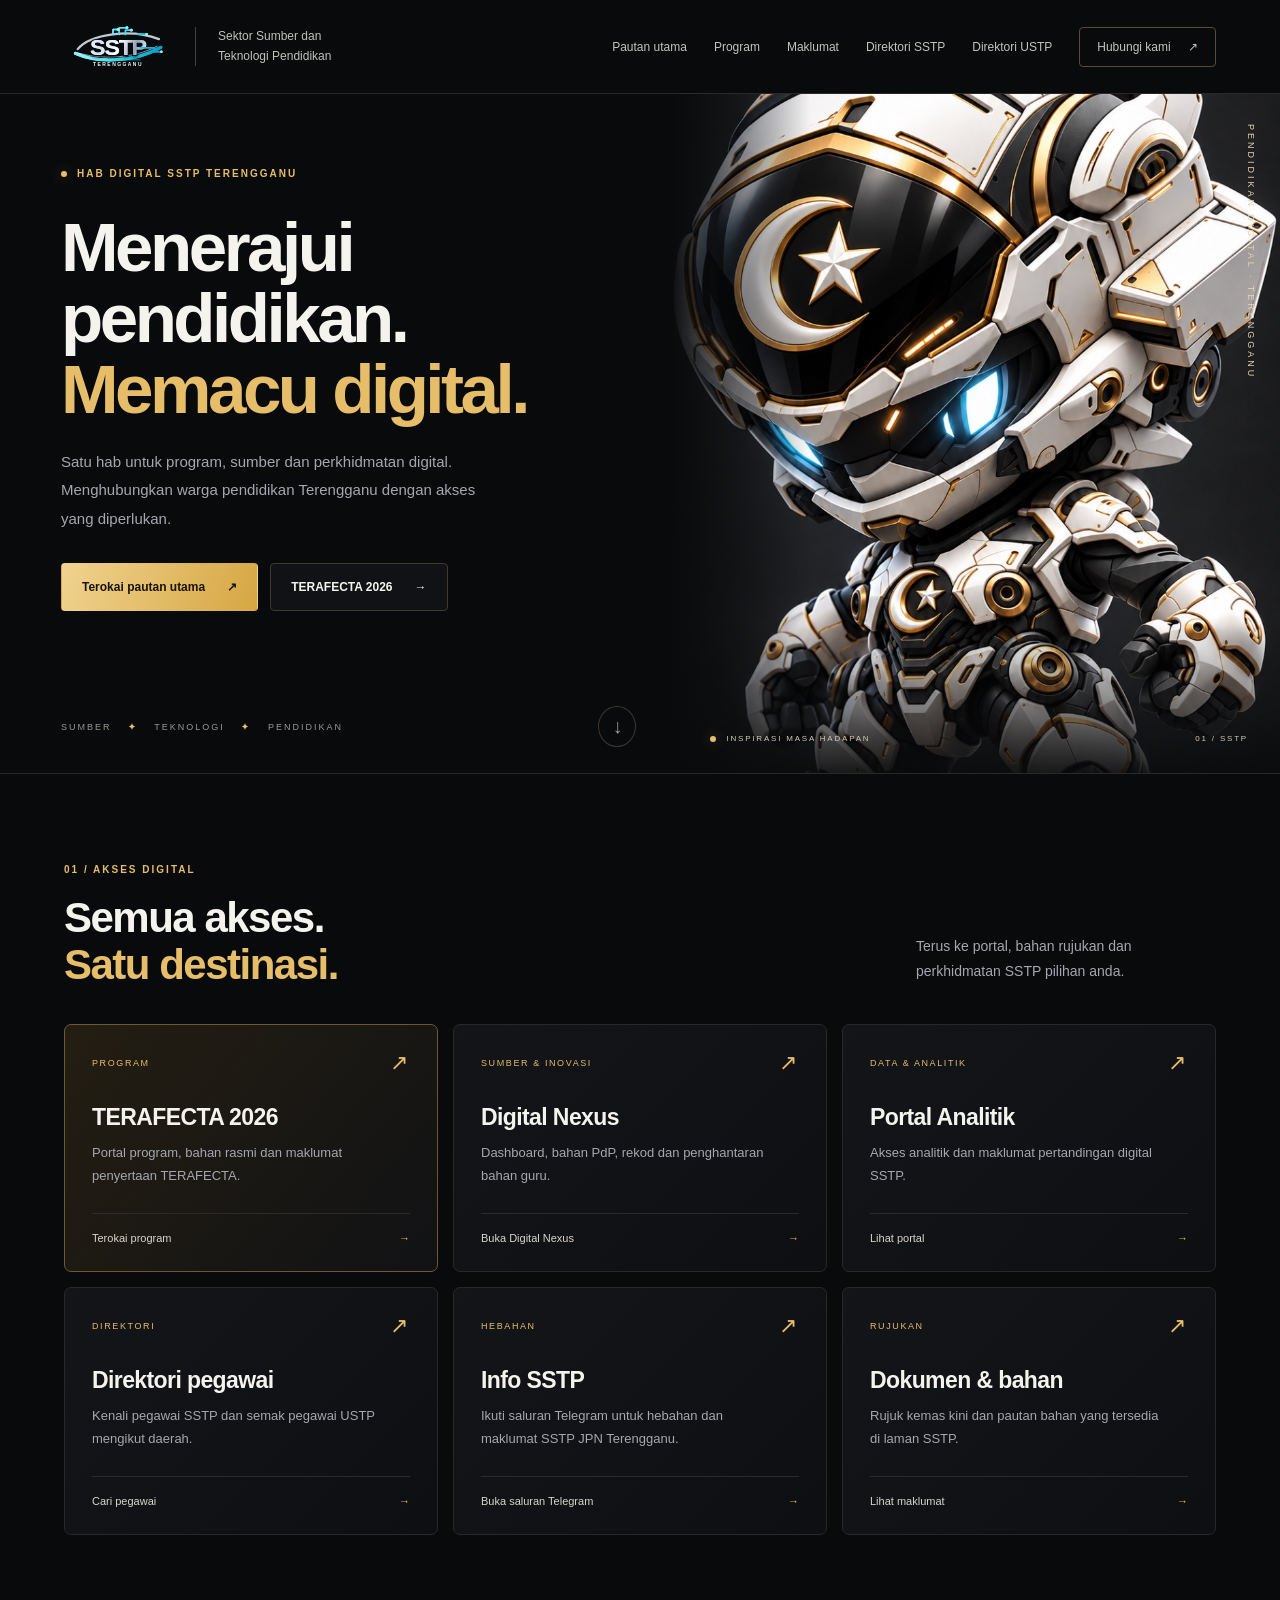
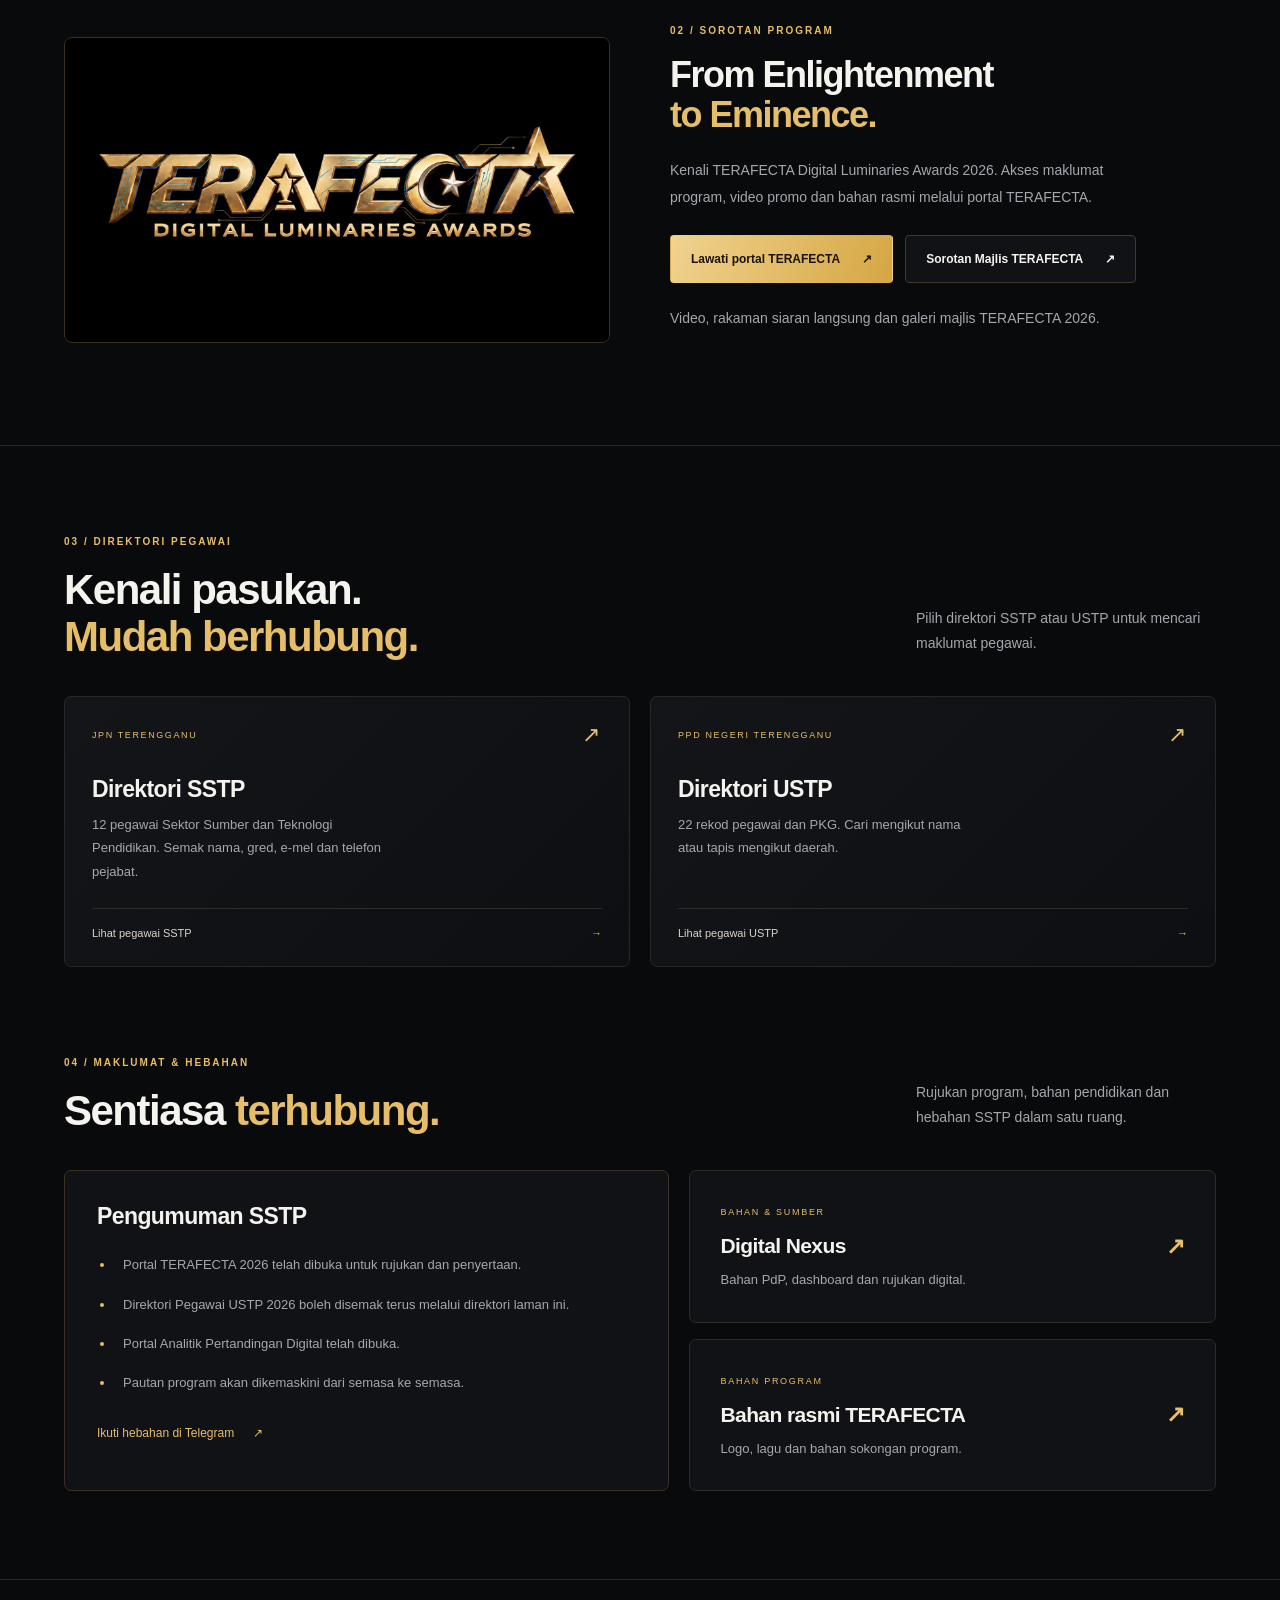
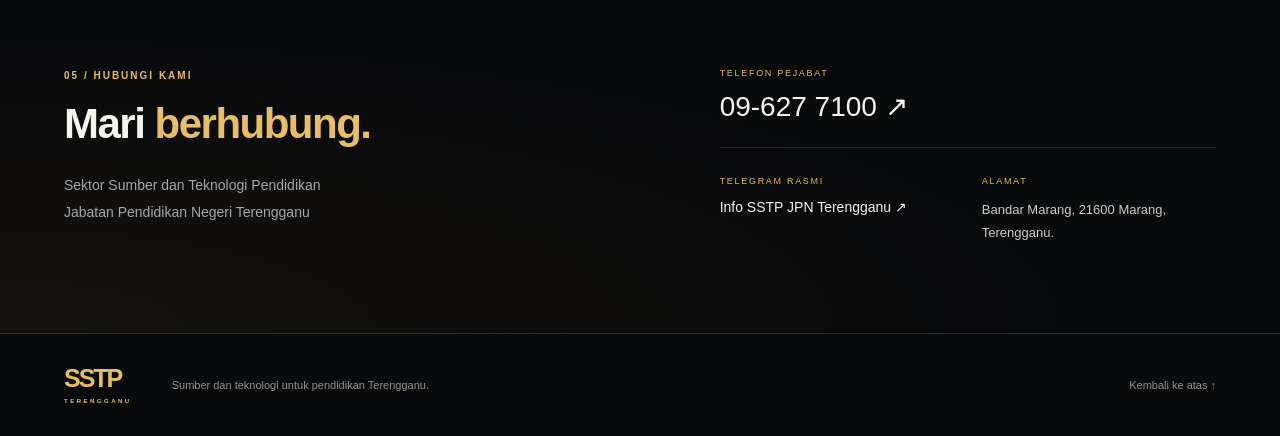
==== commit c4176296: "Add TERAFECTA event highlights link to programme section" ====
--- a/index.html
+++ b/index.html
@@ -12,6 +12,6 @@
 <a class="portal" href="https://t.me/sstpjpnt"><span class="portal-top"><span>HEBAHAN</span><span>↗</span></span><h3>Info SSTP</h3><p>Ikuti saluran Telegram untuk hebahan dan maklumat SSTP JPN Terengganu.</p><span class="portal-foot">Buka saluran Telegram <span>→</span></span></a>
 <a class="portal" href="#kemaskini"><span class="portal-top"><span>RUJUKAN</span><span>↗</span></span><h3>Dokumen & bahan</h3><p>Rujuk kemas kini dan pautan bahan yang tersedia di laman SSTP.</p><span class="portal-foot">Lihat maklumat <span>→</span></span></a>
 </div></section>
-<section id="program" class="program section"><div class="program-art"><img src="assets/terafecta.jpeg" alt="Logo TERAFECTA Digital Luminaries Awards"></div><div class="program-copy"><div class="eyebrow">02 / SOROTAN PROGRAM</div><h2>From Enlightenment<br><span>to Eminence.</span></h2><p>Kenali TERAFECTA Digital Luminaries Awards 2026. Akses maklumat program, video promo dan bahan rasmi melalui portal TERAFECTA.</p><a class="button primary" href="https://terafecta-2026.sstp-terengganu.net/">Lawati portal TERAFECTA <span>↗</span></a></div></section>
+<section id="program" class="program section"><div class="program-art"><img src="assets/terafecta.jpeg" alt="Logo TERAFECTA Digital Luminaries Awards"></div><div class="program-copy"><div class="eyebrow">02 / SOROTAN PROGRAM</div><h2>From Enlightenment<br><span>to Eminence.</span></h2><p>Kenali TERAFECTA Digital Luminaries Awards 2026. Akses maklumat program, video promo dan bahan rasmi melalui portal TERAFECTA.</p><div class="actions"><a class="button primary" href="https://terafecta-2026.sstp-terengganu.net/">Lawati portal TERAFECTA <span>↗</span></a><a class="button secondary" href="https://tinyurl.com/terafecta2026">Sorotan Majlis TERAFECTA <span>↗</span></a></div><p class="program-link-note">Video, rakaman siaran langsung dan galeri majlis TERAFECTA 2026.</p></div></section>
 <section id="pegawai" class="section directory-section"><div class="section-head"><div><div class="eyebrow">03 / DIREKTORI PEGAWAI</div><h2>Kenali pasukan.<br><span>Mudah berhubung.</span></h2></div><p>Pilih direktori SSTP atau USTP untuk mencari maklumat pegawai.</p></div><div class="directory-choices"><a class="portal" href="sstp.html"><span class="portal-top"><span>JPN TERENGGANU</span><span>↗</span></span><h3>Direktori SSTP</h3><p>12 pegawai Sektor Sumber dan Teknologi Pendidikan. Semak nama, gred, e-mel dan telefon pejabat.</p><span class="portal-foot">Lihat pegawai SSTP <span>→</span></span></a><a class="portal" href="ustp.html"><span class="portal-top"><span>PPD NEGERI TERENGGANU</span><span>↗</span></span><h3>Direktori USTP</h3><p>22 rekod pegawai dan PKG. Cari mengikut nama atau tapis mengikut daerah.</p><span class="portal-foot">Lihat pegawai USTP <span>→</span></span></a></div></section><section class="section information-section" id="kemaskini"><div class="section-head"><div><div class="eyebrow">04 / MAKLUMAT & HEBAHAN</div><h2>Sentiasa <span>terhubung.</span></h2></div><p>Rujukan program, bahan pendidikan dan hebahan SSTP dalam satu ruang.</p></div><div class="information-grid"><div class="announcements"><h3>Pengumuman SSTP</h3><ul><li>Portal TERAFECTA 2026 telah dibuka untuk rujukan dan penyertaan.</li><li>Direktori Pegawai USTP 2026 boleh disemak terus melalui direktori laman ini.</li><li>Portal Analitik Pertandingan Digital telah dibuka.</li><li>Pautan program akan dikemaskini dari semasa ke semasa.</li></ul><a class="text-link" href="https://t.me/sstpjpnt">Ikuti hebahan di Telegram <span>↗</span></a></div><div class="resource-links"><a href="https://digitalnexus.sstp-terengganu.net/"><div><span>BAHAN & SUMBER</span><h3>Digital Nexus</h3><p>Bahan PdP, dashboard dan rujukan digital.</p></div><b aria-hidden="true">↗</b></a><a href="https://terafecta-2026.sstp-terengganu.net/#resources"><div><span>BAHAN PROGRAM</span><h3>Bahan rasmi TERAFECTA</h3><p>Logo, lagu dan bahan sokongan program.</p></div><b aria-hidden="true">↗</b></a></div></div></section>
 <section id="hubungi" class="contact section"><div><div class="eyebrow">05 / HUBUNGI KAMI</div><h2>Mari <span>berhubung.</span></h2><p>Sektor Sumber dan Teknologi Pendidikan<br>Jabatan Pendidikan Negeri Terengganu</p></div><div class="contact-details"><a href="tel:+6096277100"><span>TELEFON PEJABAT</span><strong>09-627 7100 ↗</strong></a><a href="https://t.me/sstpjpnt"><span>TELEGRAM RASMI</span><strong>Info SSTP JPN Terengganu ↗</strong></a><div><span>ALAMAT</span><p>Bandar Marang, 21600 Marang,<br>Terengganu.</p></div></div></section></main><footer><a class="brand-mark" href="#utama">SSTP<span>TERENGGANU</span></a><p>Sumber dan teknologi untuk pendidikan Terengganu.</p><a href="#utama">Kembali ke atas ↑</a></footer><script src="script.js?v=20261105-split"></script></body></html>
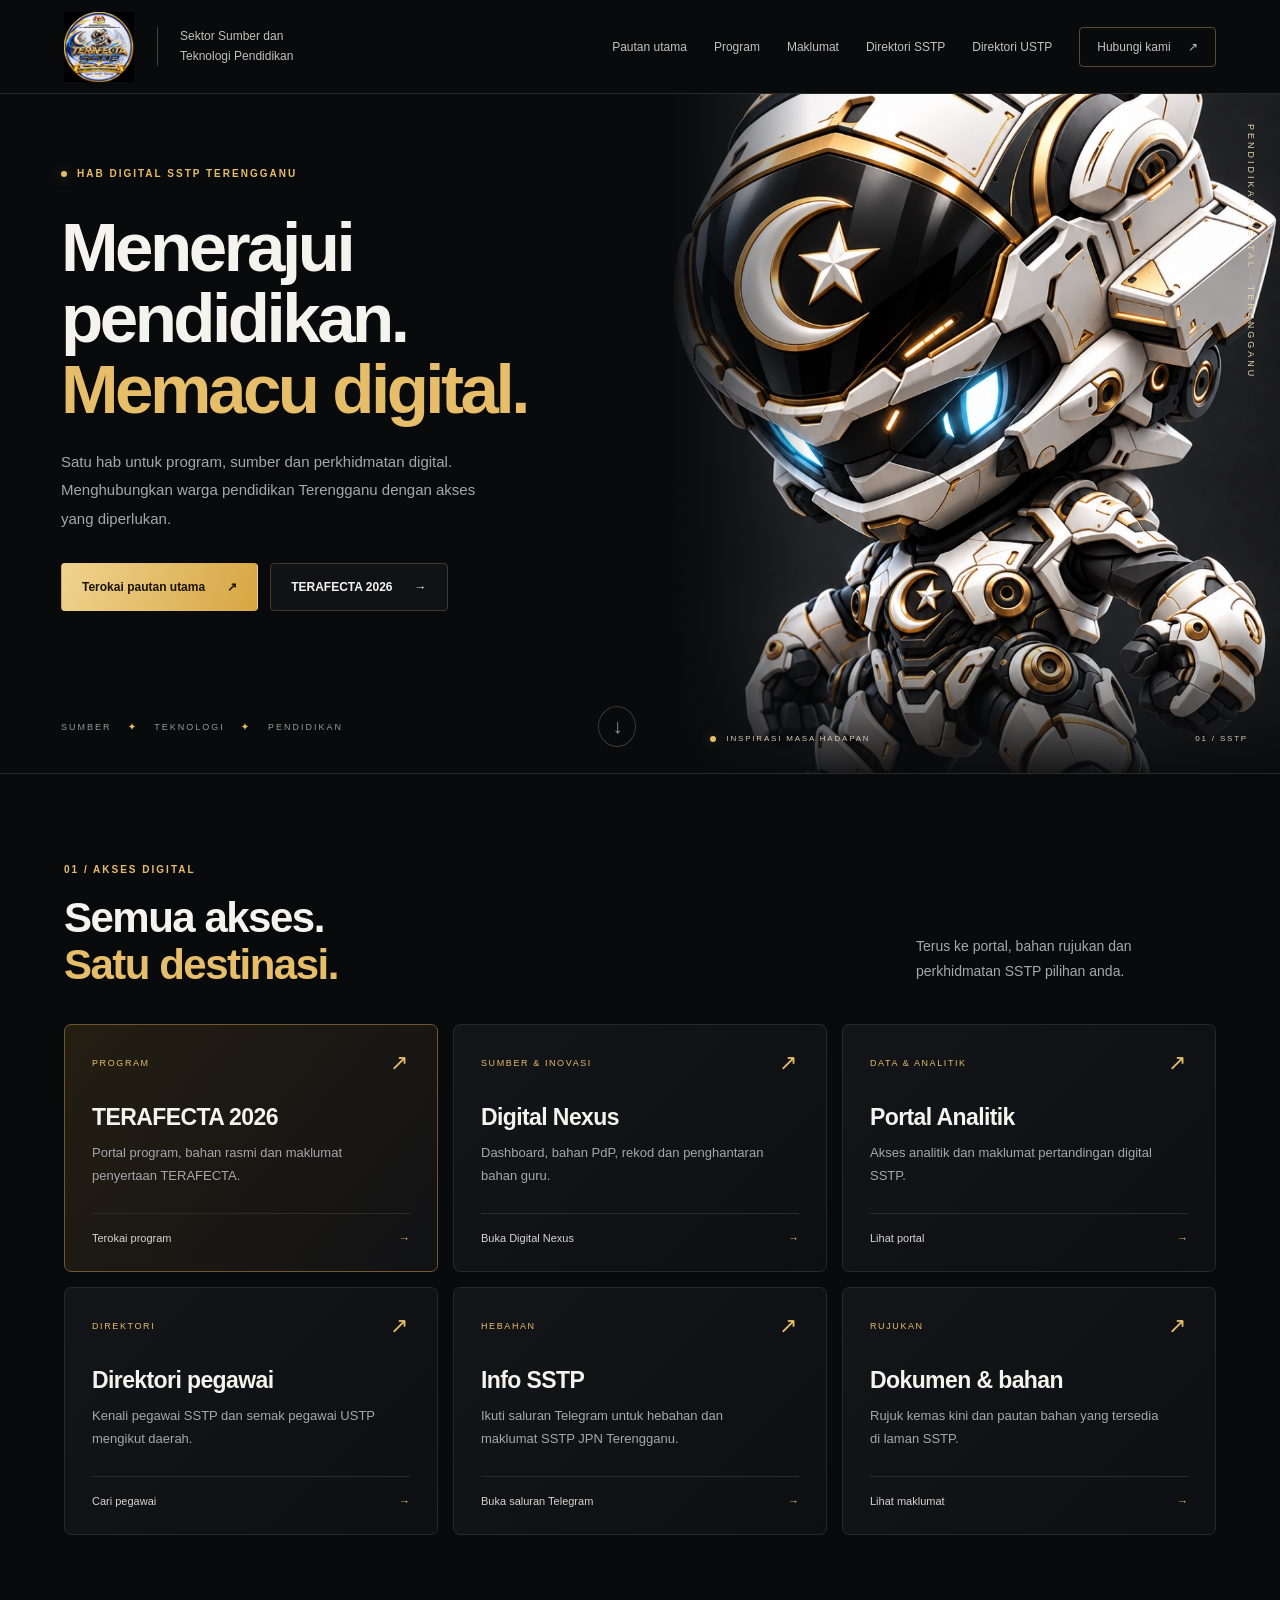
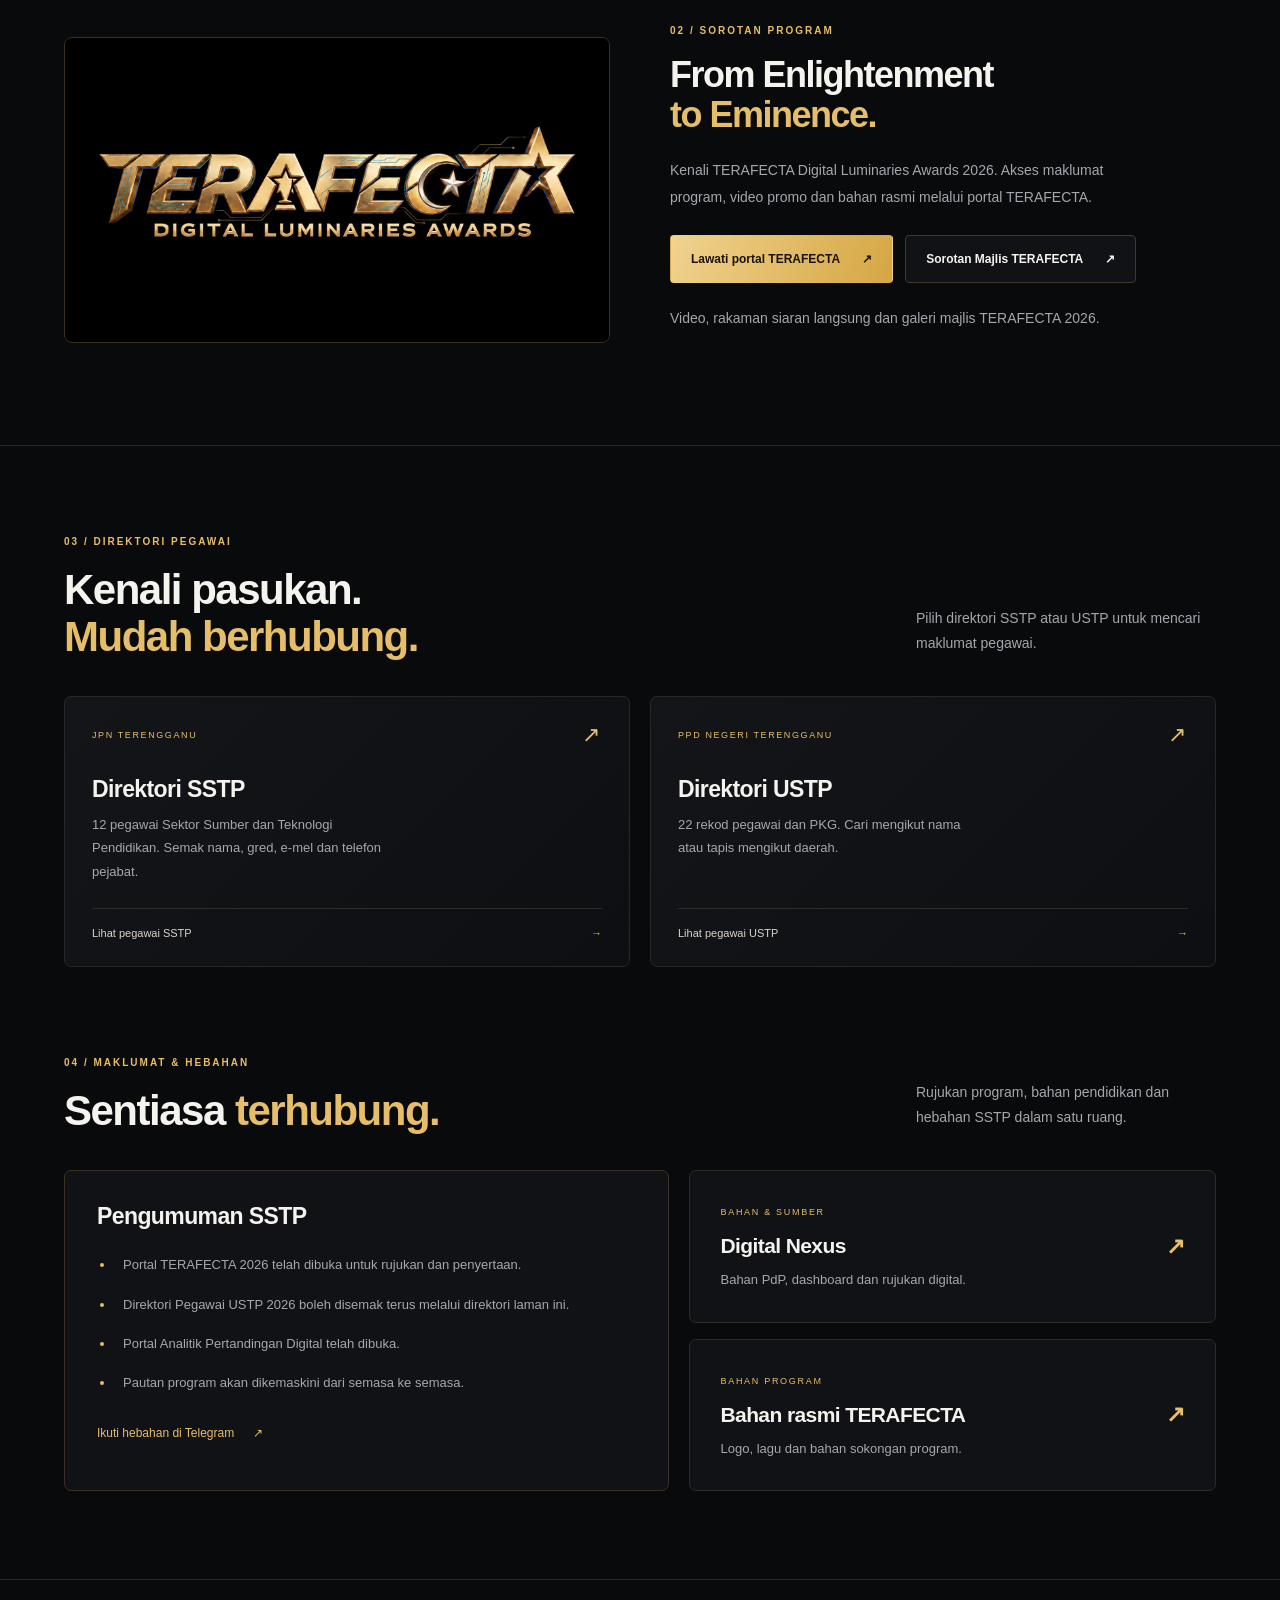
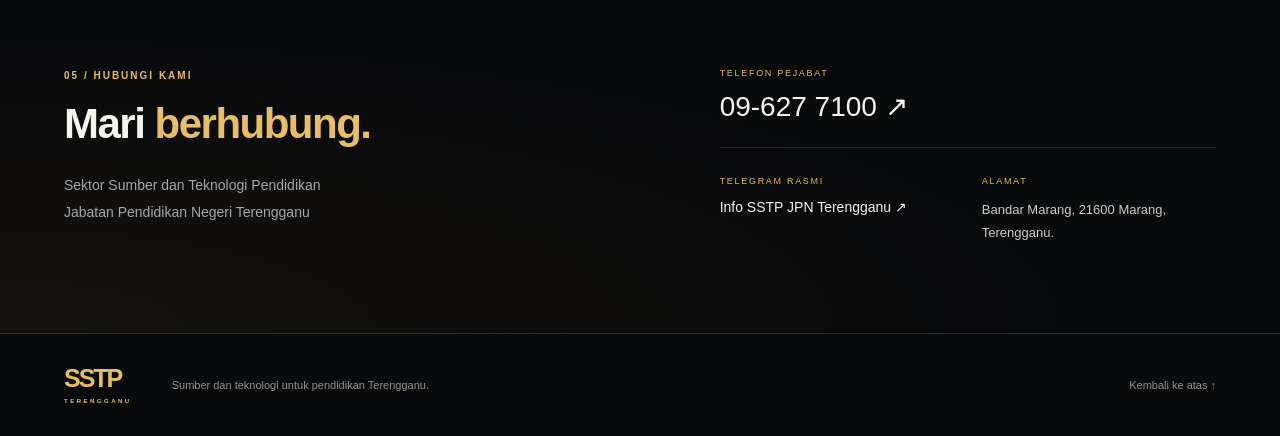
==== commit 88edc711: "Use supplied TERAFECTA SSTP logo across site headers and browser icons" ====
--- a/index.html
+++ b/index.html
@@ -1,8 +1,8 @@
 <!doctype html>
 <html lang="ms">
-<head><meta charset="utf-8"><meta name="viewport" content="width=device-width,initial-scale=1"><title>SSTP Terengganu | Hab Digital Pendidikan</title><meta property="og:image" content="assets/robot.jpeg"><meta name="description" content="Hab digital SSTP Terengganu untuk portal, program, dokumen dan perkhidmatan pendidikan."><link rel="stylesheet" href="style.css?v=20261105-split"></head>
+<head><meta charset="utf-8"><meta name="viewport" content="width=device-width,initial-scale=1"><title>SSTP Terengganu | Hab Digital Pendidikan</title><meta property="og:image" content="assets/robot.jpeg"><meta name="description" content="Hab digital SSTP Terengganu untuk portal, program, dokumen dan perkhidmatan pendidikan."><link rel="stylesheet" href="style.css?v=20261105-logo"><link rel="icon" type="image/jpeg" href="assets/logo-terafecta-sstp.jpeg"></head>
 <body>
-<header><a class="brand" href="#utama" aria-label="SSTP Terengganu, laman utama"><img class="official-logo" src="assets/logo-sstp-terengganu.svg" alt="SSTP Terengganu"><span class="brand-description">Sektor Sumber dan<br>Teknologi Pendidikan</span></a><button class="menu" aria-expanded="false" aria-controls="navigation">Menu <span>☰</span></button><nav id="navigation" aria-label="Navigasi utama"><a href="#pautan">Pautan utama</a><a href="#program">Program</a><a href="#kemaskini">Maklumat</a><a href="sstp.html">Direktori SSTP</a><a href="ustp.html">Direktori USTP</a><a class="nav-contact" href="#hubungi">Hubungi kami <span>↗</span></a></nav></header>
+<header><a class="brand" href="#utama" aria-label="SSTP Terengganu, laman utama"><img class="official-logo" src="assets/logo-terafecta-sstp.jpeg" alt="Logo TERAFECTA SSTP, JPN Terengganu"><span class="brand-description">Sektor Sumber dan<br>Teknologi Pendidikan</span></a><button class="menu" aria-expanded="false" aria-controls="navigation">Menu <span>☰</span></button><nav id="navigation" aria-label="Navigasi utama"><a href="#pautan">Pautan utama</a><a href="#program">Program</a><a href="#kemaskini">Maklumat</a><a href="sstp.html">Direktori SSTP</a><a href="ustp.html">Direktori USTP</a><a class="nav-contact" href="#hubungi">Hubungi kami <span>↗</span></a></nav></header>
 <main><section class="hero" id="utama"><div class="hero-copy"><div class="eyebrow"><span class="signal"></span> HAB DIGITAL SSTP TERENGGANU</div><h1>Menerajui<br>pendidikan.<br><span>Memacu digital.</span></h1><p>Satu hab untuk program, sumber dan perkhidmatan digital. Menghubungkan warga pendidikan Terengganu dengan akses yang diperlukan.</p><div class="actions"><a class="button primary" href="#pautan">Terokai pautan utama <span>↗</span></a><a class="button secondary" href="#program">TERAFECTA 2026 <span>→</span></a></div><div class="hero-bottom"><span>SUMBER <b>✦</b> TEKNOLOGI <b>✦</b> PENDIDIKAN</span><a href="#pautan" aria-label="Tatal ke pautan utama">↓</a></div></div><div class="hero-visual"><span class="vertical-label">PENDIDIKAN DIGITAL · TERENGGANU</span><img src="assets/robot.jpeg" alt="Robot futuristik putih dan emas dengan lambang bulan dan bintang"><div class="image-caption"><span class="signal"></span> INSPIRASI MASA HADAPAN <span>01 / SSTP</span></div></div></section>
 <section id="pautan" class="section"><div class="section-head"><div><div class="eyebrow">01 / AKSES DIGITAL</div><h2>Semua akses.<br><span>Satu destinasi.</span></h2></div><p>Terus ke portal, bahan rujukan dan perkhidmatan SSTP pilihan anda.</p></div><div class="portal-grid">
 <a class="portal featured" href="https://terafecta-2026.sstp-terengganu.net/"><span class="portal-top"><span>PROGRAM</span><span>↗</span></span><h3>TERAFECTA 2026</h3><p>Portal program, bahan rasmi dan maklumat penyertaan TERAFECTA.</p><span class="portal-foot">Terokai program <span>→</span></span></a>
--- a/style.css
+++ b/style.css
@@ -6,3 +6,5 @@
 .officer-grade{display:block;color:var(--gold);font-size:11px;margin:0 0 10px}.sstp-toolbar{margin:0 0 24px}.sstp-toolbar>label{font-size:11px;color:var(--muted);display:block;margin-bottom:9px}.sstp-toolbar>div{display:flex;align-items:stretch;gap:15px}.sstp-toolbar input{flex:1;min-width:0}#sstpGrid .officer-card{min-height:220px}#sstpGrid h3{font-size:17px;margin:0;overflow-wrap:anywhere}#sstpGrid .officer-contact{display:flex;flex-direction:column;align-items:flex-start;gap:10px}#sstpGrid .officer-contact a{overflow-wrap:anywhere;max-width:100%}.empty-state:not([hidden]){margin-bottom:20px}
 
 .directory-choices{display:grid;grid-template-columns:1fr 1fr;gap:20px}.directory-page-heading{display:flex;align-items:center;justify-content:space-between;gap:30px;margin:40px 0}.directory-page-heading h1{font-size:clamp(40px,5vw,66px);margin:20px 0}.directory-page-heading p{font-size:14px;line-height:1.8;color:var(--muted);max-width:580px}.back-link{font-size:12px;color:var(--gold)}nav a[aria-current=page]{color:var(--gold);text-decoration:underline;text-underline-offset:6px}.directory-page>.section{padding-top:40px}.directory-page{min-height:70vh}@media(max-width:700px){.directory-choices{grid-template-columns:1fr}.directory-page-heading{display:block;margin:32px 0}.directory-page-heading .button{margin-top:12px}.directory-page-heading h1{font-size:42px;letter-spacing:-1.5px}.directory-page>.section{padding-top:30px}}
+
+.official-logo{width:70px;height:70px;object-fit:contain;flex-shrink:0}@media(max-width:700px){.official-logo{width:58px;height:58px}}
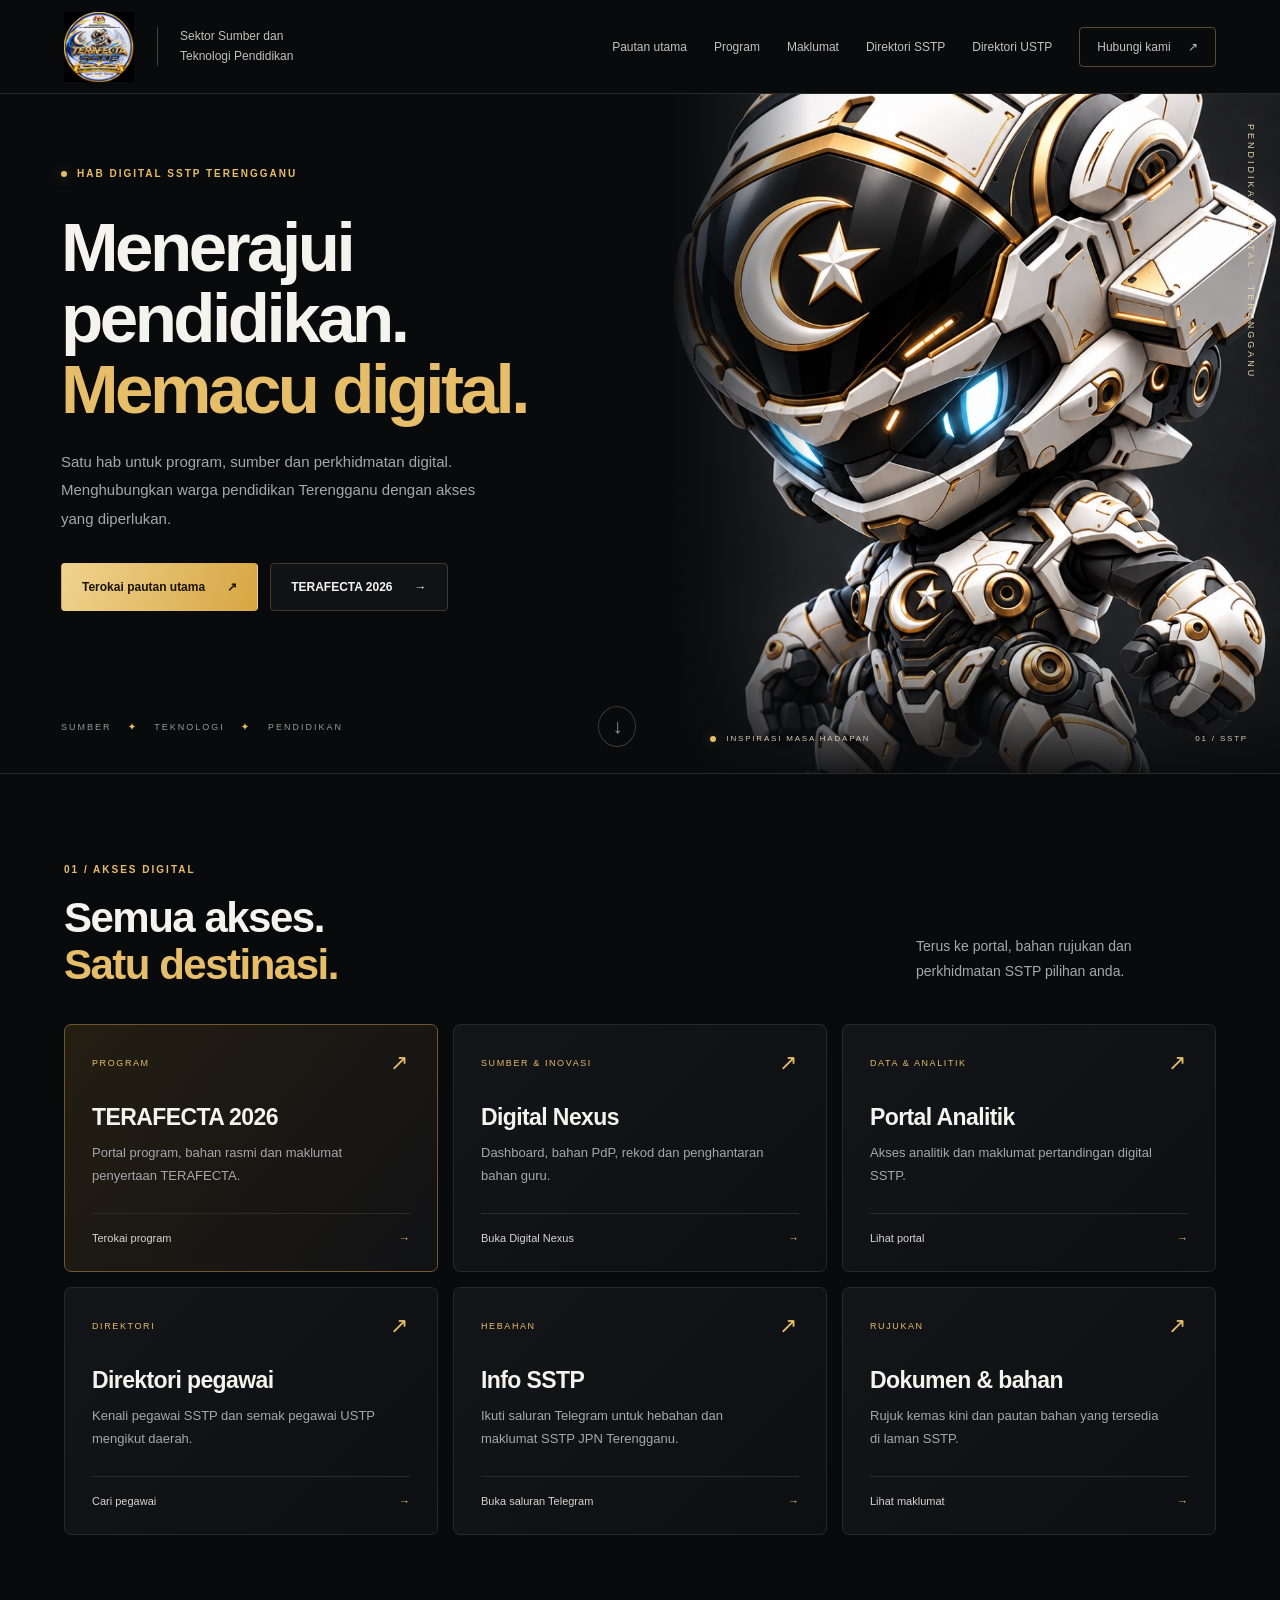
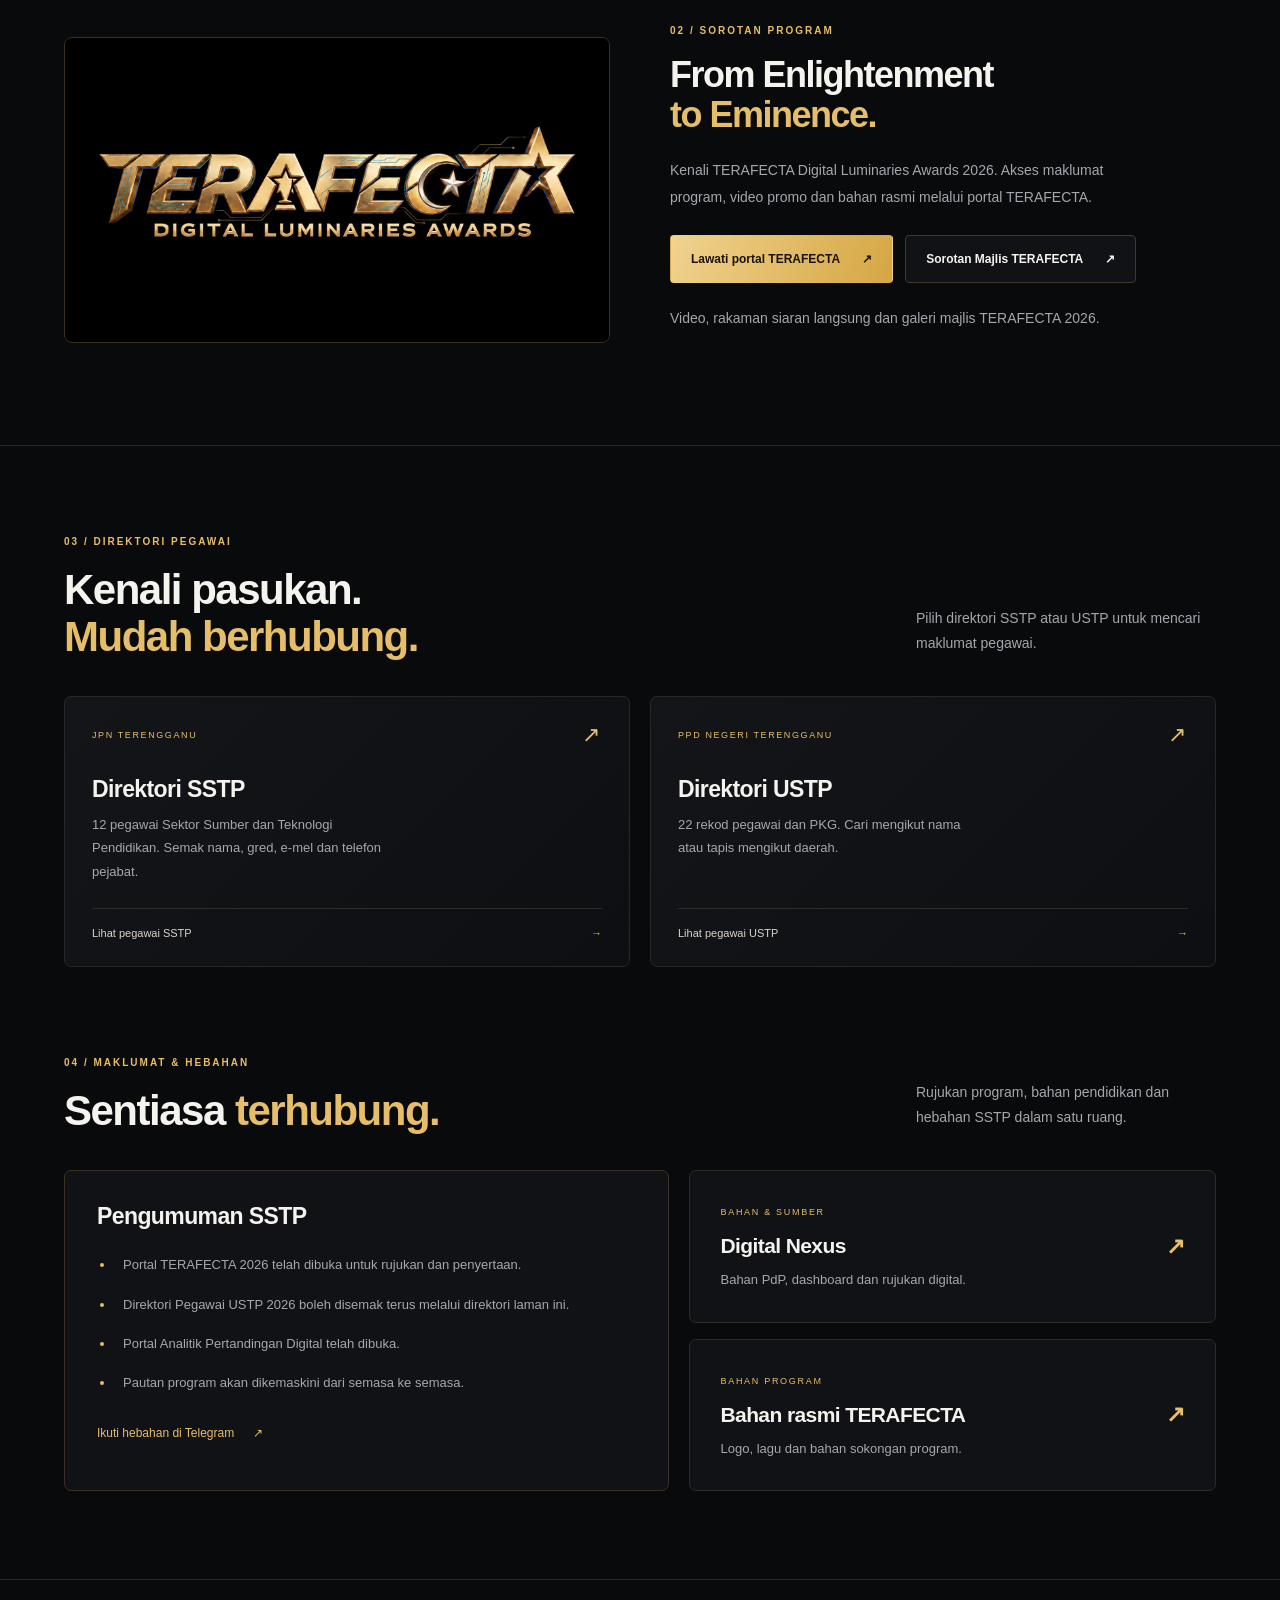
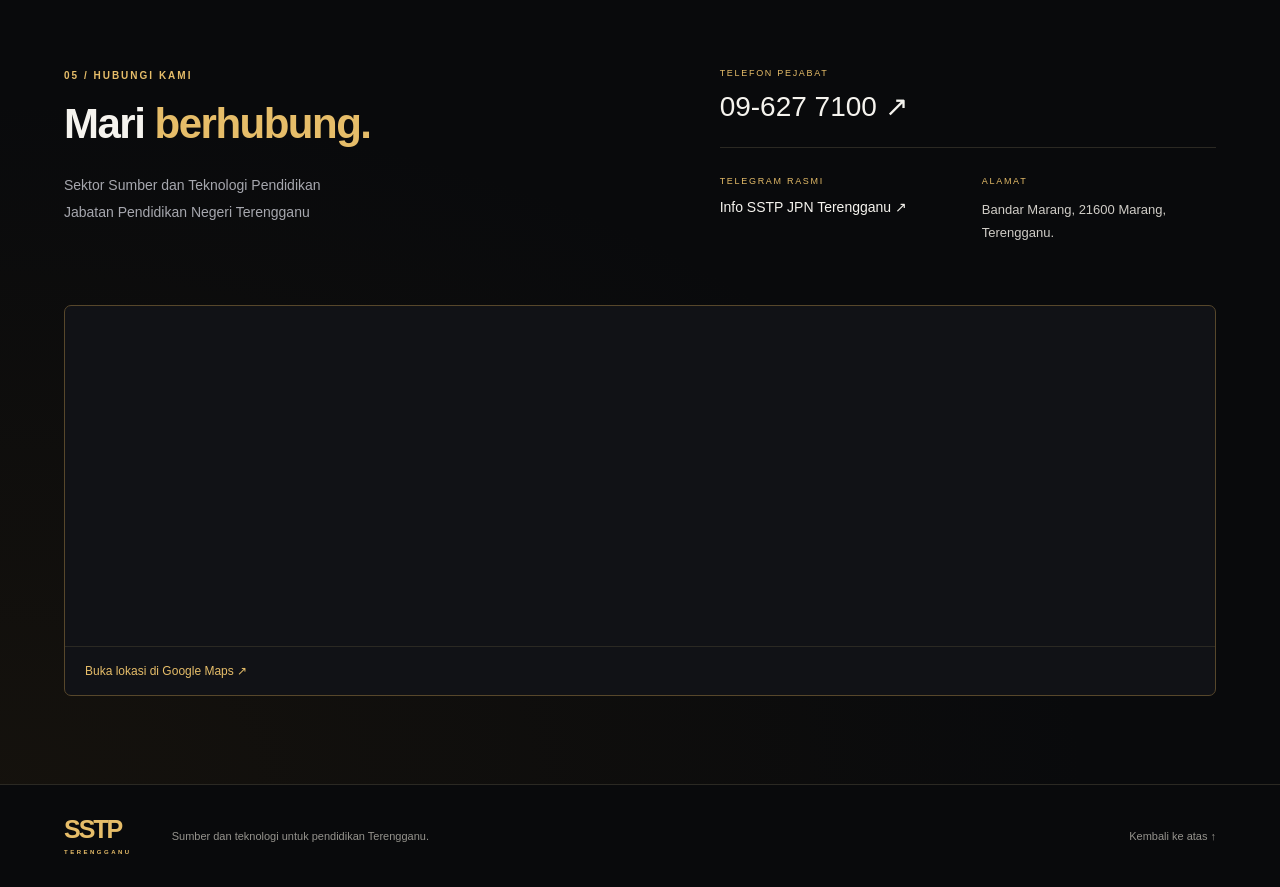
==== commit 6aa1c37f: "Restore SSTP location map in contact section" ====
--- a/index.html
+++ b/index.html
@@ -1,6 +1,6 @@
 <!doctype html>
 <html lang="ms">
-<head><meta charset="utf-8"><meta name="viewport" content="width=device-width,initial-scale=1"><title>SSTP Terengganu | Hab Digital Pendidikan</title><meta property="og:image" content="assets/robot.jpeg"><meta name="description" content="Hab digital SSTP Terengganu untuk portal, program, dokumen dan perkhidmatan pendidikan."><link rel="stylesheet" href="style.css?v=20261105-logo"><link rel="icon" type="image/jpeg" href="assets/logo-terafecta-sstp.jpeg"></head>
+<head><meta charset="utf-8"><meta name="viewport" content="width=device-width,initial-scale=1"><title>SSTP Terengganu | Hab Digital Pendidikan</title><meta property="og:image" content="assets/robot.jpeg"><meta name="description" content="Hab digital SSTP Terengganu untuk portal, program, dokumen dan perkhidmatan pendidikan."><link rel="stylesheet" href="style.css?v=20261105-map"><link rel="icon" type="image/jpeg" href="assets/logo-terafecta-sstp.jpeg"></head>
 <body>
 <header><a class="brand" href="#utama" aria-label="SSTP Terengganu, laman utama"><img class="official-logo" src="assets/logo-terafecta-sstp.jpeg" alt="Logo TERAFECTA SSTP, JPN Terengganu"><span class="brand-description">Sektor Sumber dan<br>Teknologi Pendidikan</span></a><button class="menu" aria-expanded="false" aria-controls="navigation">Menu <span>☰</span></button><nav id="navigation" aria-label="Navigasi utama"><a href="#pautan">Pautan utama</a><a href="#program">Program</a><a href="#kemaskini">Maklumat</a><a href="sstp.html">Direktori SSTP</a><a href="ustp.html">Direktori USTP</a><a class="nav-contact" href="#hubungi">Hubungi kami <span>↗</span></a></nav></header>
 <main><section class="hero" id="utama"><div class="hero-copy"><div class="eyebrow"><span class="signal"></span> HAB DIGITAL SSTP TERENGGANU</div><h1>Menerajui<br>pendidikan.<br><span>Memacu digital.</span></h1><p>Satu hab untuk program, sumber dan perkhidmatan digital. Menghubungkan warga pendidikan Terengganu dengan akses yang diperlukan.</p><div class="actions"><a class="button primary" href="#pautan">Terokai pautan utama <span>↗</span></a><a class="button secondary" href="#program">TERAFECTA 2026 <span>→</span></a></div><div class="hero-bottom"><span>SUMBER <b>✦</b> TEKNOLOGI <b>✦</b> PENDIDIKAN</span><a href="#pautan" aria-label="Tatal ke pautan utama">↓</a></div></div><div class="hero-visual"><span class="vertical-label">PENDIDIKAN DIGITAL · TERENGGANU</span><img src="assets/robot.jpeg" alt="Robot futuristik putih dan emas dengan lambang bulan dan bintang"><div class="image-caption"><span class="signal"></span> INSPIRASI MASA HADAPAN <span>01 / SSTP</span></div></div></section>
@@ -14,4 +14,4 @@
 </div></section>
 <section id="program" class="program section"><div class="program-art"><img src="assets/terafecta.jpeg" alt="Logo TERAFECTA Digital Luminaries Awards"></div><div class="program-copy"><div class="eyebrow">02 / SOROTAN PROGRAM</div><h2>From Enlightenment<br><span>to Eminence.</span></h2><p>Kenali TERAFECTA Digital Luminaries Awards 2026. Akses maklumat program, video promo dan bahan rasmi melalui portal TERAFECTA.</p><div class="actions"><a class="button primary" href="https://terafecta-2026.sstp-terengganu.net/">Lawati portal TERAFECTA <span>↗</span></a><a class="button secondary" href="https://tinyurl.com/terafecta2026">Sorotan Majlis TERAFECTA <span>↗</span></a></div><p class="program-link-note">Video, rakaman siaran langsung dan galeri majlis TERAFECTA 2026.</p></div></section>
 <section id="pegawai" class="section directory-section"><div class="section-head"><div><div class="eyebrow">03 / DIREKTORI PEGAWAI</div><h2>Kenali pasukan.<br><span>Mudah berhubung.</span></h2></div><p>Pilih direktori SSTP atau USTP untuk mencari maklumat pegawai.</p></div><div class="directory-choices"><a class="portal" href="sstp.html"><span class="portal-top"><span>JPN TERENGGANU</span><span>↗</span></span><h3>Direktori SSTP</h3><p>12 pegawai Sektor Sumber dan Teknologi Pendidikan. Semak nama, gred, e-mel dan telefon pejabat.</p><span class="portal-foot">Lihat pegawai SSTP <span>→</span></span></a><a class="portal" href="ustp.html"><span class="portal-top"><span>PPD NEGERI TERENGGANU</span><span>↗</span></span><h3>Direktori USTP</h3><p>22 rekod pegawai dan PKG. Cari mengikut nama atau tapis mengikut daerah.</p><span class="portal-foot">Lihat pegawai USTP <span>→</span></span></a></div></section><section class="section information-section" id="kemaskini"><div class="section-head"><div><div class="eyebrow">04 / MAKLUMAT & HEBAHAN</div><h2>Sentiasa <span>terhubung.</span></h2></div><p>Rujukan program, bahan pendidikan dan hebahan SSTP dalam satu ruang.</p></div><div class="information-grid"><div class="announcements"><h3>Pengumuman SSTP</h3><ul><li>Portal TERAFECTA 2026 telah dibuka untuk rujukan dan penyertaan.</li><li>Direktori Pegawai USTP 2026 boleh disemak terus melalui direktori laman ini.</li><li>Portal Analitik Pertandingan Digital telah dibuka.</li><li>Pautan program akan dikemaskini dari semasa ke semasa.</li></ul><a class="text-link" href="https://t.me/sstpjpnt">Ikuti hebahan di Telegram <span>↗</span></a></div><div class="resource-links"><a href="https://digitalnexus.sstp-terengganu.net/"><div><span>BAHAN & SUMBER</span><h3>Digital Nexus</h3><p>Bahan PdP, dashboard dan rujukan digital.</p></div><b aria-hidden="true">↗</b></a><a href="https://terafecta-2026.sstp-terengganu.net/#resources"><div><span>BAHAN PROGRAM</span><h3>Bahan rasmi TERAFECTA</h3><p>Logo, lagu dan bahan sokongan program.</p></div><b aria-hidden="true">↗</b></a></div></div></section>
-<section id="hubungi" class="contact section"><div><div class="eyebrow">05 / HUBUNGI KAMI</div><h2>Mari <span>berhubung.</span></h2><p>Sektor Sumber dan Teknologi Pendidikan<br>Jabatan Pendidikan Negeri Terengganu</p></div><div class="contact-details"><a href="tel:+6096277100"><span>TELEFON PEJABAT</span><strong>09-627 7100 ↗</strong></a><a href="https://t.me/sstpjpnt"><span>TELEGRAM RASMI</span><strong>Info SSTP JPN Terengganu ↗</strong></a><div><span>ALAMAT</span><p>Bandar Marang, 21600 Marang,<br>Terengganu.</p></div></div></section></main><footer><a class="brand-mark" href="#utama">SSTP<span>TERENGGANU</span></a><p>Sumber dan teknologi untuk pendidikan Terengganu.</p><a href="#utama">Kembali ke atas ↑</a></footer><script src="script.js?v=20261105-split"></script></body></html>
+<section id="hubungi" class="contact section"><div><div class="eyebrow">05 / HUBUNGI KAMI</div><h2>Mari <span>berhubung.</span></h2><p>Sektor Sumber dan Teknologi Pendidikan<br>Jabatan Pendidikan Negeri Terengganu</p></div><div class="contact-details"><a href="tel:+6096277100"><span>TELEFON PEJABAT</span><strong>09-627 7100 ↗</strong></a><a href="https://t.me/sstpjpnt"><span>TELEGRAM RASMI</span><strong>Info SSTP JPN Terengganu ↗</strong></a><div><span>ALAMAT</span><p>Bandar Marang, 21600 Marang,<br>Terengganu.</p></div></div><div class="contact-map"><iframe title="Peta lokasi SSTP JPN Terengganu" loading="lazy" referrerpolicy="no-referrer-when-downgrade" src="https://www.google.com/maps?q=Sektor%20Sumber%20Teknologi%20Pendidikan%20JPN%20Terengganu%20Marang&amp;output=embed" allowfullscreen></iframe><a class="map-link" href="https://www.google.com/maps/search/?api=1&amp;query=Sektor%20Sumber%20Teknologi%20Pendidikan%20JPN%20Terengganu%20Marang" target="_blank" rel="noopener noreferrer">Buka lokasi di Google Maps ↗</a></div></section></main><footer><a class="brand-mark" href="#utama">SSTP<span>TERENGGANU</span></a><p>Sumber dan teknologi untuk pendidikan Terengganu.</p><a href="#utama">Kembali ke atas ↑</a></footer><script src="script.js?v=20261105-split"></script></body></html>
--- a/style.css
+++ b/style.css
@@ -8,3 +8,5 @@
 .directory-choices{display:grid;grid-template-columns:1fr 1fr;gap:20px}.directory-page-heading{display:flex;align-items:center;justify-content:space-between;gap:30px;margin:40px 0}.directory-page-heading h1{font-size:clamp(40px,5vw,66px);margin:20px 0}.directory-page-heading p{font-size:14px;line-height:1.8;color:var(--muted);max-width:580px}.back-link{font-size:12px;color:var(--gold)}nav a[aria-current=page]{color:var(--gold);text-decoration:underline;text-underline-offset:6px}.directory-page>.section{padding-top:40px}.directory-page{min-height:70vh}@media(max-width:700px){.directory-choices{grid-template-columns:1fr}.directory-page-heading{display:block;margin:32px 0}.directory-page-heading .button{margin-top:12px}.directory-page-heading h1{font-size:42px;letter-spacing:-1.5px}.directory-page>.section{padding-top:30px}}
 
 .official-logo{width:70px;height:70px;object-fit:contain;flex-shrink:0}@media(max-width:700px){.official-logo{width:58px;height:58px}}
+
+.contact-map{grid-column:1/-1;border:1px solid #57472b;border-radius:7px;overflow:hidden;background:#111216}.contact-map iframe{display:block;width:100%;height:340px;border:0}.map-link{display:block;padding:17px 20px;font-size:12px;color:var(--gold);border-top:1px solid var(--line)}.map-link:hover{background:#211b11}@media(max-width:700px){.contact-map iframe{height:280px}.map-link{font-size:11px;padding:16px}}
